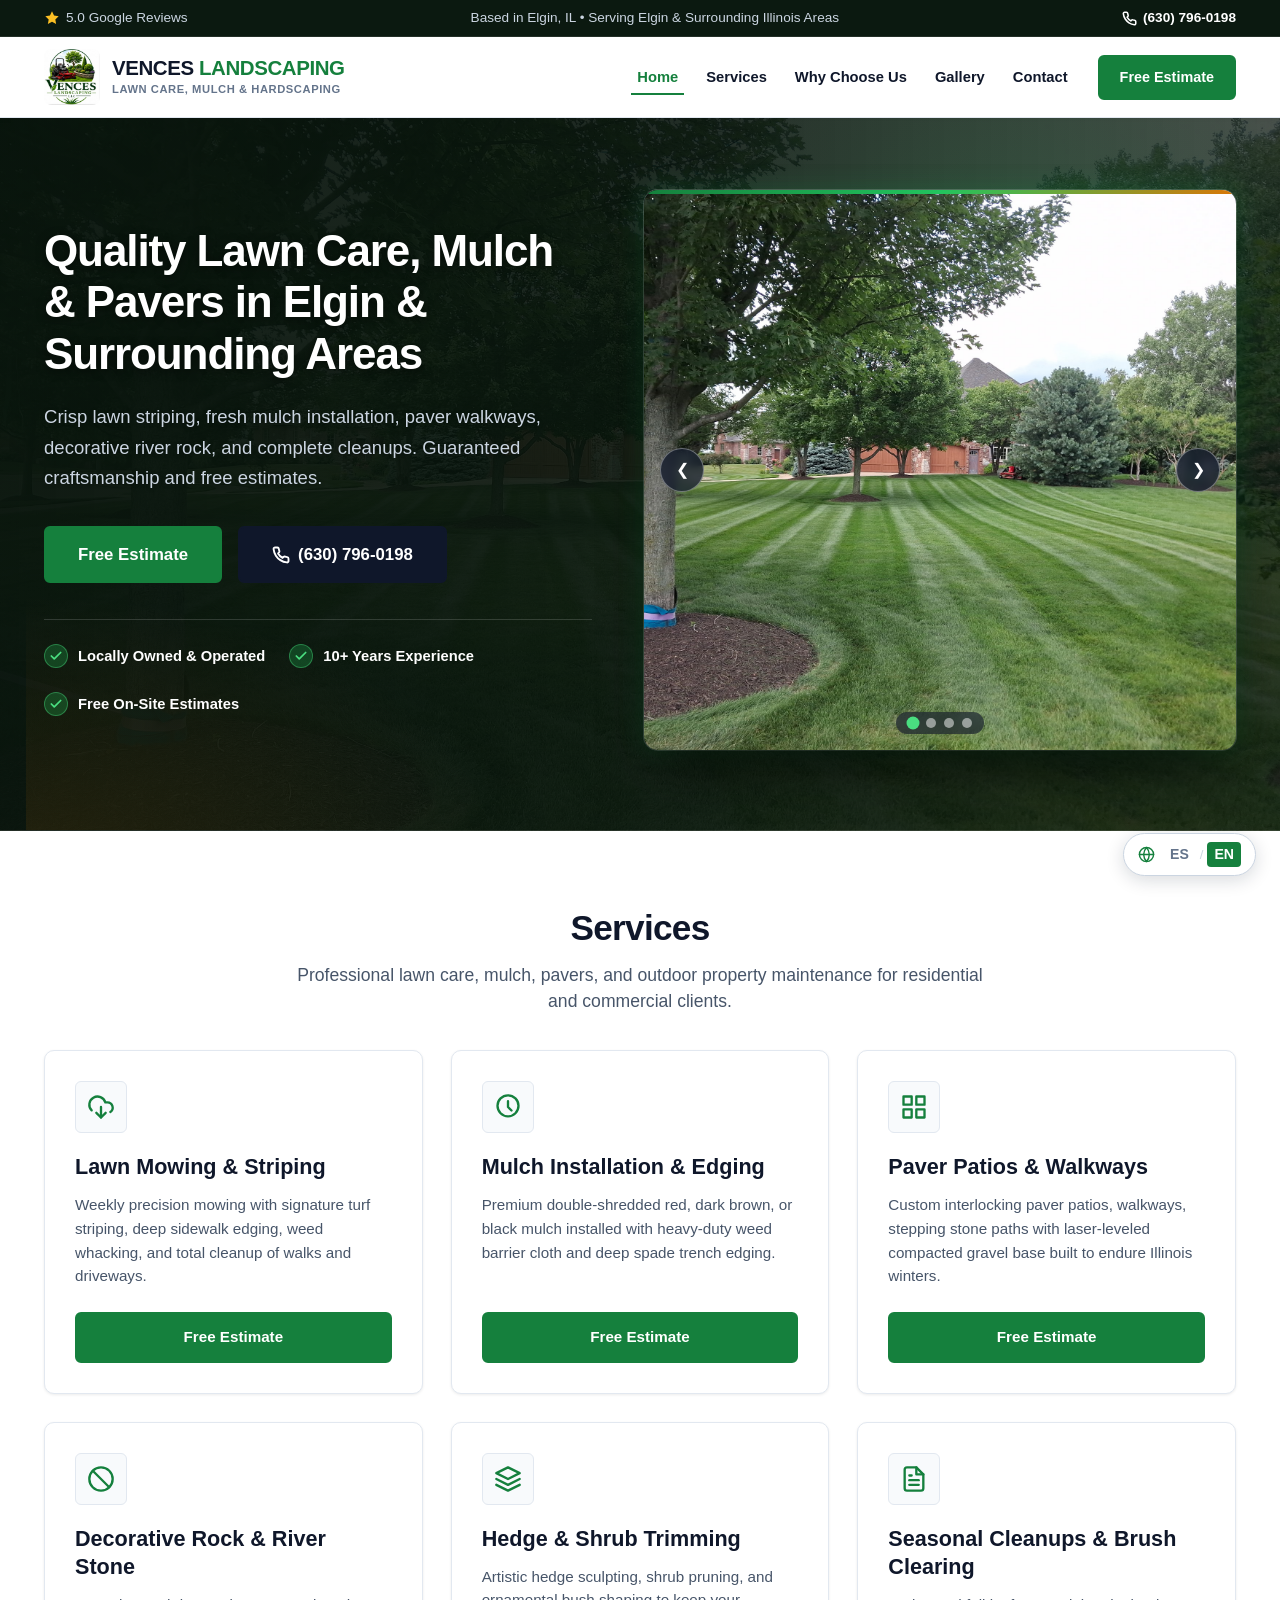
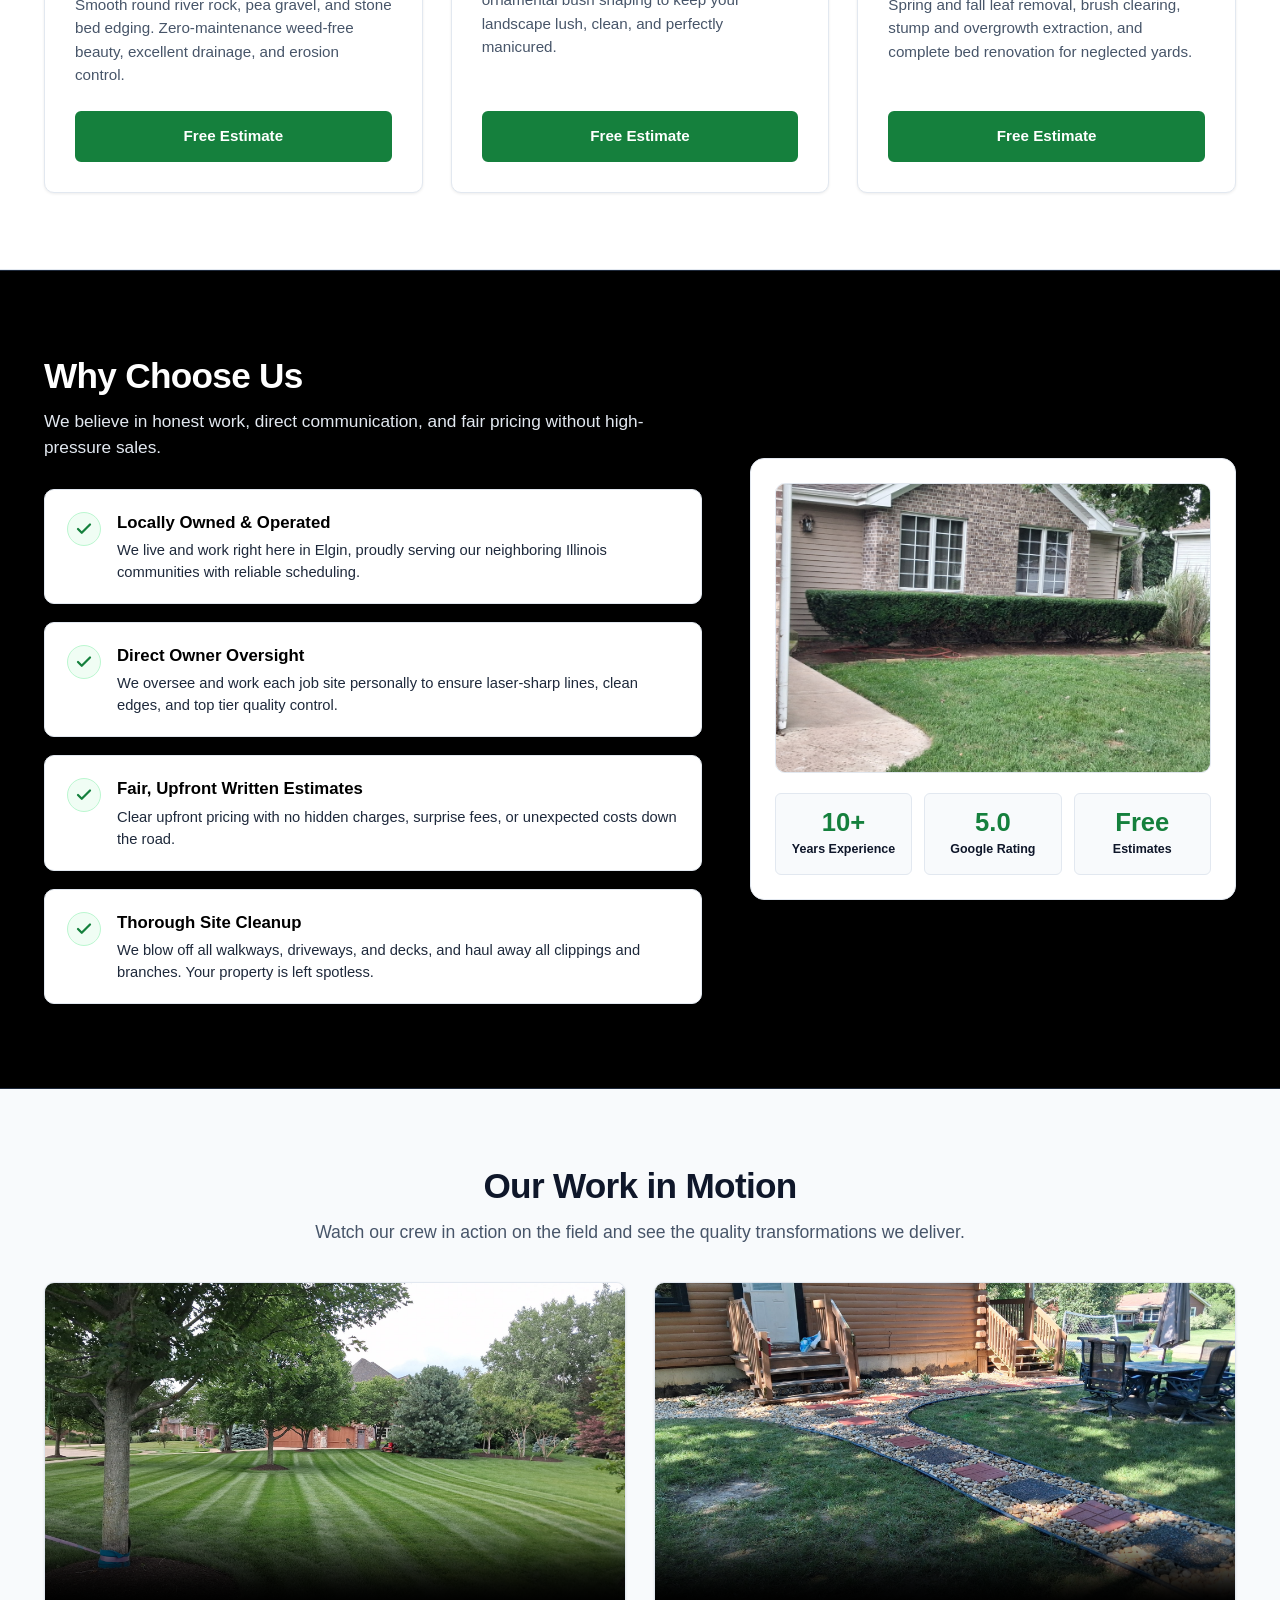
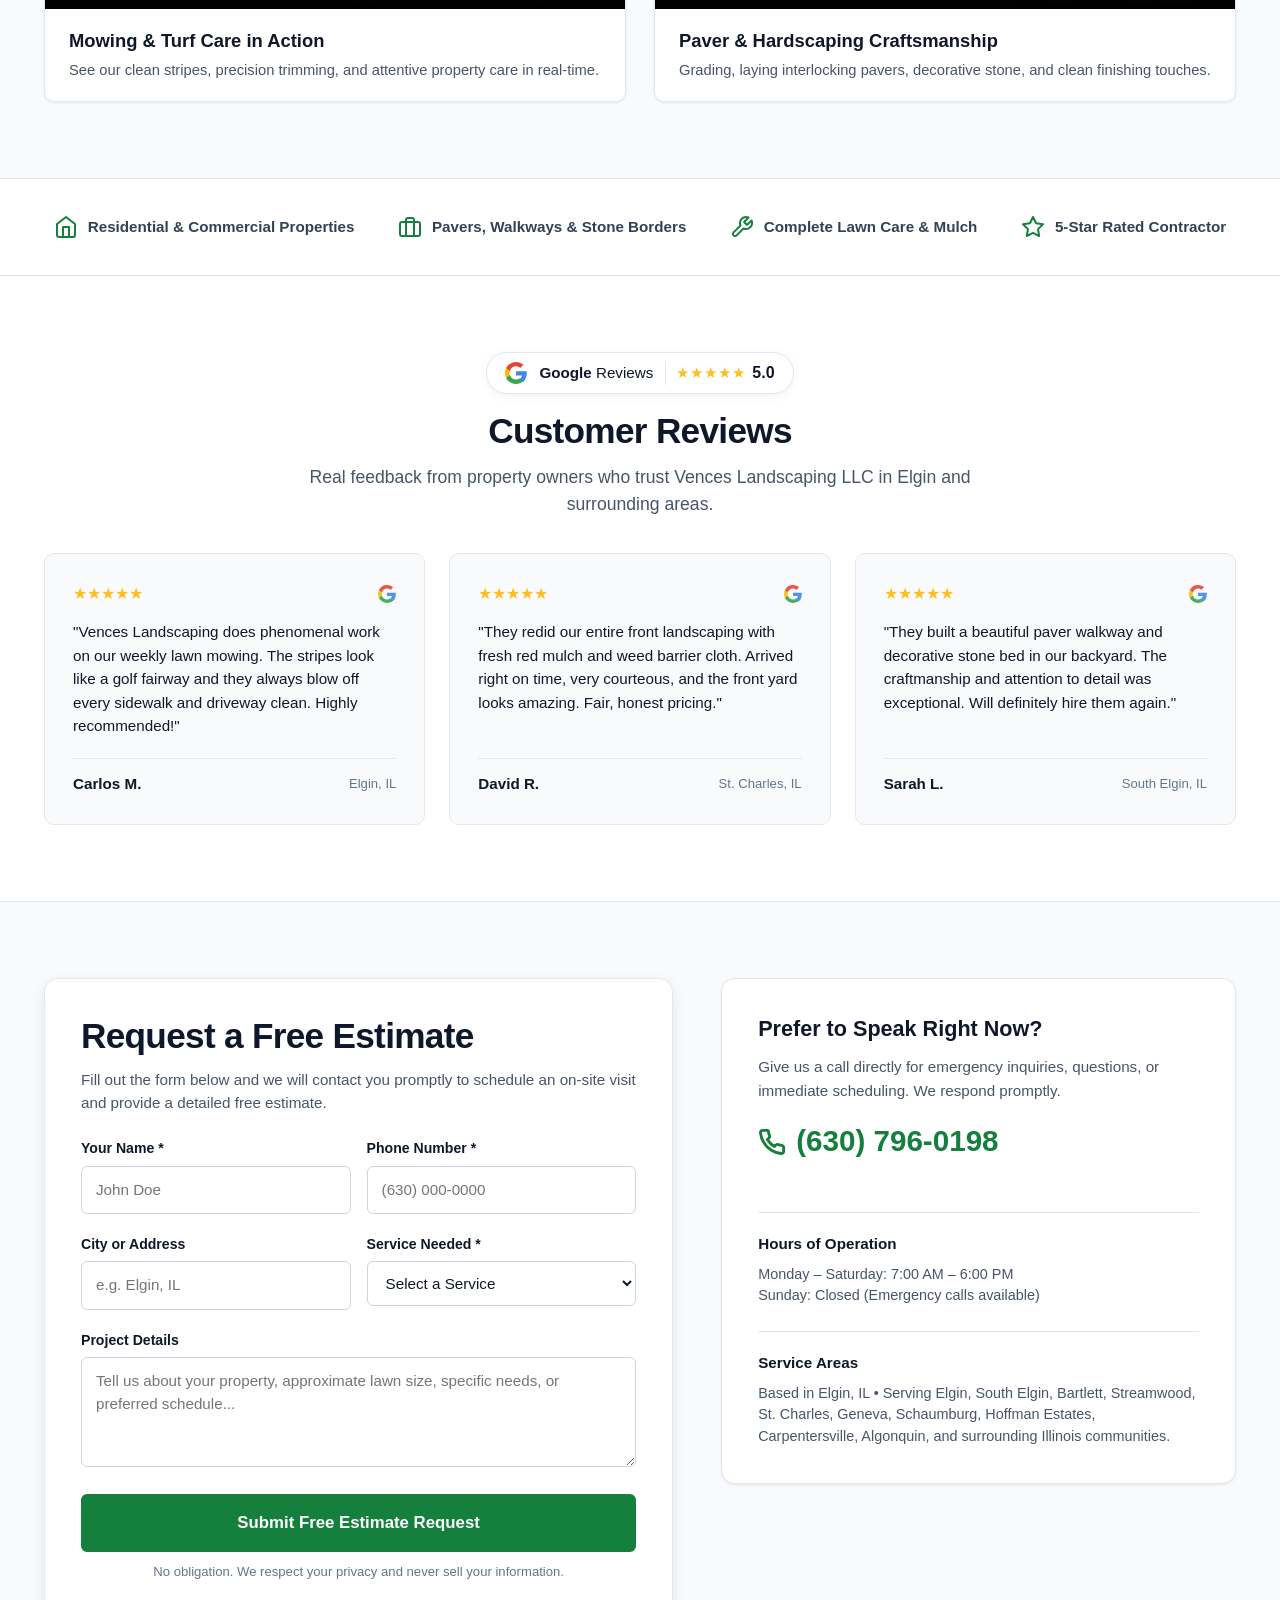
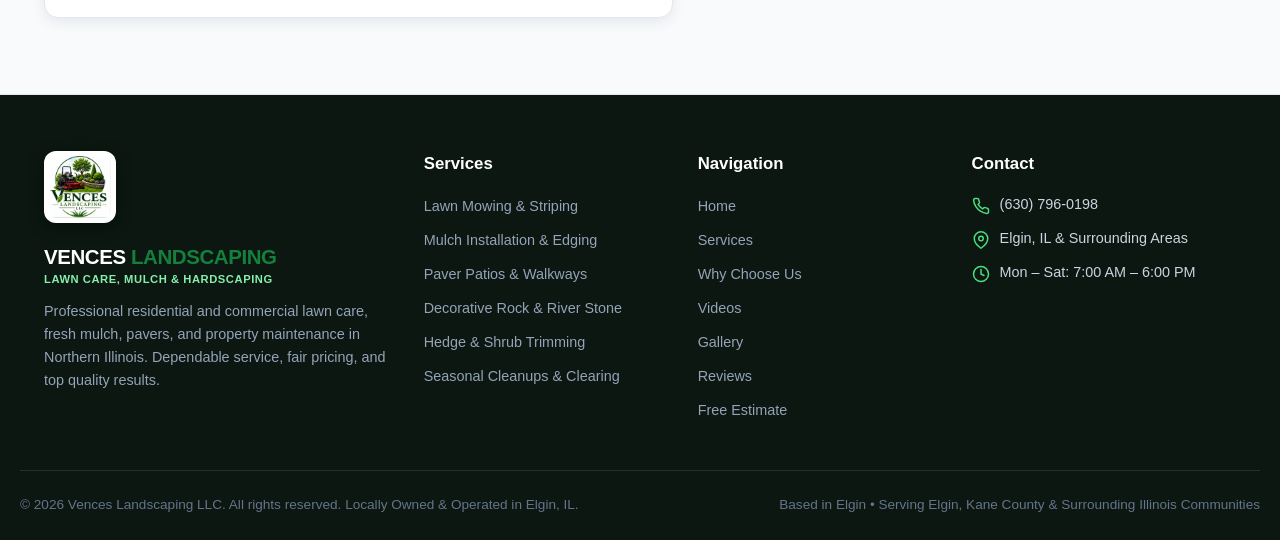
==== index.html @ e14e4775 "Initial commit: Vences Landscaping LLC website and media" ====
<!DOCTYPE html>
<html lang="en">
<head>
  <meta charset="UTF-8">
  <meta name="viewport" content="width=device-width, initial-scale=1.0">
  <title>Vences Landscaping LLC | Lawn Care, Mulch &amp; Pavers | Elgin, IL</title>
  <meta name="description" content="Professional landscaping, precision lawn mowing, fresh mulch installation, paver patios, and seasonal cleanups in Elgin, IL and surrounding Illinois communities. Call (630) 796-0198.">
  <meta name="robots" content="index, follow">
  <meta name="author" content="Vences Landscaping LLC">
  <meta name="theme-color" content="#15803d">
  <link rel="canonical" href="https://venceslandscaping.com/">
  
  <!-- Geo Tags -->
  <meta name="geo.region" content="US-IL">
  <meta name="geo.placename" content="Elgin">
  
  <!-- Favicon and App Icons -->
  <link rel="icon" type="image/png" sizes="64x64" href="favicon.png">
  <link rel="icon" type="image/x-icon" href="favicon.ico">
  <link rel="apple-touch-icon" sizes="180x180" href="apple-touch-icon.png">
  
  <!-- Social Share / Open Graph Previews -->
  <meta property="og:title" content="Vences Landscaping LLC | Lawn Care, Mulch &amp; Hardscaping">
  <meta property="og:description" content="Professional landscaping, precision lawn mowing, mulch installation, paver patios, and seasonal cleanups in Elgin, IL. Free estimates.">
  <meta property="og:image" content="photos/2641.JPEG">
  <meta property="og:url" content="https://venceslandscaping.com/">
  <meta property="og:type" content="website">
  <meta name="twitter:card" content="summary_large_image">
  <meta name="twitter:image" content="photos/2641.JPEG">

  <!-- Schema.org JSON-LD Local Business Structured Data for Google -->
  <script type="application/ld+json">
  {
    "@context": "https://schema.org",
    "@type": "LandscapeService",
    "name": "Vences Landscaping LLC",
    "image": "https://venceslandscaping.com/photos/2641.JPEG",
    "telephone": "(630) 796-0198",
    "url": "https://venceslandscaping.com/",
    "address": {
      "@type": "PostalAddress",
      "addressLocality": "Elgin",
      "addressRegion": "IL",
      "addressCountry": "US"
    },
    "geo": {
      "@type": "GeoCoordinates",
      "latitude": 42.0354,
      "longitude": -88.2826
    },
    "openingHoursSpecification": {
      "@type": "OpeningHoursSpecification",
      "dayOfWeek": ["Monday", "Tuesday", "Wednesday", "Thursday", "Friday", "Saturday"],
      "opens": "07:00",
      "closes": "18:00"
    },
    "priceRange": "$$",
    "aggregateRating": {
      "@type": "AggregateRating",
      "ratingValue": "5.0",
      "reviewCount": "38"
    }
  }
  </script>

  <link rel="stylesheet" href="styles.css?v=1.2">
</head>
<body>

  <!-- Top Utility Bar -->
  <aside class="top-bar" aria-label="Quick contact and service area">
    <div class="container top-bar-inner">
      <div class="top-bar-item top-bar-rating">
        <svg width="16" height="16" viewBox="0 0 24 24" fill="currentColor">
          <path d="M12 2l3.09 6.26L22 9.27l-5 4.87 1.18 6.88L12 17.77l-6.18 3.25L7 14.14 2 9.27l6.91-1.01L12 2z"/>
        </svg>
        <span data-i18n="top_rating">5.0 Google Reviews</span>
      </div>
      <div class="top-bar-item top-bar-location">
        <span data-i18n="top_location">Based in Elgin, IL &bull; Serving Elgin &amp; Surrounding Illinois Areas</span>
      </div>
      <div class="top-bar-right">
        <a href="tel:6307960198" class="top-phone-link">
          <svg width="15" height="15" viewBox="0 0 24 24" fill="none" stroke="currentColor" stroke-width="2.5" stroke-linecap="round" stroke-linejoin="round">
            <path d="M22 16.92v3a2 2 0 0 1-2.18 2 19.79 19.79 0 0 1-8.63-3.07 19.5 19.5 0 0 1-6-6 19.79 19.79 0 0 1-3.07-8.67A2 2 0 0 1 4.11 2h3a2 2 0 0 1 2 1.72 12.84 12.84 0 0 0 .7 2.81 2 2 0 0 1-.45 2.11L8.09 9.91a16 16 0 0 0 6 6l1.27-1.27a2 2 0 0 1 2.11-.45 12.84 12.84 0 0 0 2.81.7A2 2 0 0 1 22 16.92z"></path>
          </svg>
          (630) 796-0198
        </a>
      </div>
    </div>
  </aside>

  <!-- Site Header -->
  <header class="site-header">
    <div class="container nav-container">
      <a href="index.html" class="brand-logo" aria-label="Vences Landscaping LLC Homepage">
        <img src="photos/2641.JPEG" alt="Vences Landscaping LLC Logo" class="brand-logo-img" width="56" height="56">
        <div class="brand-text">
          <span class="brand-name">
            <span class="accent-dark">VENCES</span> <span class="accent-green">LANDSCAPING</span>
          </span>
          <span class="brand-tag" data-i18n="brand_tag">Lawn Care, Mulch &amp; Hardscaping</span>
        </div>
      </a>

      <!-- Desktop & Mobile Nav -->
      <nav class="main-nav" aria-label="Main Navigation">
        <ul class="nav-list">
          <li><a href="index.html" class="nav-link active" data-i18n="nav_home">Home</a></li>
          <li><a href="#services" class="nav-link" data-i18n="nav_services">Services</a></li>
          <li><a href="#why-us" class="nav-link" data-i18n="nav_why_us">Why Choose Us</a></li>
          <li><a href="gallery.html" class="nav-link" data-i18n="nav_gallery">Gallery</a></li>
          <li><a href="#estimate" class="nav-link" data-i18n="nav_contact">Contact</a></li>
        </ul>
        <div class="nav-cta-wrap">
          <a href="#estimate" class="btn btn-green btn-sm" data-i18n="btn_request_estimate">Free Estimate</a>
        </div>
      </nav>

      <!-- Mobile Menu Toggle Button -->
      <button class="mobile-toggle" aria-label="Toggle navigation menu" aria-expanded="false">
        <svg viewBox="0 0 24 24" fill="none" stroke="currentColor" stroke-width="2.5" stroke-linecap="round" stroke-linejoin="round">
          <line x1="3" y1="6" x2="21" y2="6"></line>
          <line x1="3" y1="12" x2="21" y2="12"></line>
          <line x1="3" y1="18" x2="21" y2="18"></line>
        </svg>
      </button>
    </div>
  </header>

  <main>
    <!-- Hero Section (Spacious Text + Big Fully Visible Photo Slider) -->
    <section class="hero-section" aria-label="Hero Introduction">
      <div class="container hero-grid">
        <div class="hero-content">
          <h1 data-i18n="hero_title">Quality Lawn Care, Mulch &amp; Pavers in Elgin &amp; Surrounding Areas</h1>
          <p class="hero-lead" data-i18n="hero_lead">
            Crisp lawn striping, fresh mulch installation, paver walkways, decorative river rock, and complete cleanups. Guaranteed craftsmanship and free estimates.
          </p>

          <div class="hero-actions">
            <a href="#estimate" class="btn btn-green btn-lg" data-i18n="btn_request_estimate">Free Estimate</a>
            <a href="tel:6307960198" class="btn btn-blue btn-lg">
              <svg width="18" height="18" viewBox="0 0 24 24" fill="none" stroke="currentColor" stroke-width="2.5" stroke-linecap="round" stroke-linejoin="round">
                <path d="M22 16.92v3a2 2 0 0 1-2.18 2 19.79 19.79 0 0 1-8.63-3.07 19.5 19.5 0 0 1-6-6 19.79 19.79 0 0 1-3.07-8.67A2 2 0 0 1 4.11 2h3a2 2 0 0 1 2 1.72 12.84 12.84 0 0 0 .7 2.81 2 2 0 0 1-.45 2.11L8.09 9.91a16 16 0 0 0 6 6l1.27-1.27a2 2 0 0 1 2.11-.45 12.84 12.84 0 0 0 2.81.7A2 2 0 0 1 22 16.92z"></path>
              </svg>
              (630) 796-0198
            </a>
          </div>

          <div class="hero-features">
            <div class="hero-feature-item">
              <div class="feature-check">
                <svg viewBox="0 0 24 24" fill="none" stroke="currentColor" stroke-width="3" stroke-linecap="round" stroke-linejoin="round">
                  <polyline points="20 6 9 17 4 12"></polyline>
                </svg>
              </div>
              <span class="feature-text" data-i18n="hero_feat_1">Locally Owned &amp; Operated</span>
            </div>
            <div class="hero-feature-item">
              <div class="feature-check">
                <svg viewBox="0 0 24 24" fill="none" stroke="currentColor" stroke-width="3" stroke-linecap="round" stroke-linejoin="round">
                  <polyline points="20 6 9 17 4 12"></polyline>
                </svg>
              </div>
              <span class="feature-text" data-i18n="hero_feat_2">10+ Years Experience</span>
            </div>
            <div class="hero-feature-item">
              <div class="feature-check">
                <svg viewBox="0 0 24 24" fill="none" stroke="currentColor" stroke-width="3" stroke-linecap="round" stroke-linejoin="round">
                  <polyline points="20 6 9 17 4 12"></polyline>
                </svg>
              </div>
              <span class="feature-text" data-i18n="hero_feat_3">Free On-Site Estimates</span>
            </div>
          </div>
        </div>

        <!-- Big Hero Photo Slider (Fully Visible Real Projects) -->
        <div class="hero-slider-wrap">
          <div class="hero-slider-track">
            <div class="hero-slide">
              <img src="photos/2670.jpg" alt="Pristine lawn mowing striping and manicured residential property" loading="eager">
            </div>
            <div class="hero-slide">
              <img src="photos/2297.jpg" alt="Lawn maintenance with crisp striping and concrete patio border" loading="lazy">
            </div>
            <div class="hero-slide">
              <img src="photos/2740.jpg" alt="Completed stone and paver walkway installation" loading="lazy">
            </div>
            <div class="hero-slide">
              <img src="photos/1140.jpg" alt="Fresh red mulch installation and clean edge border" loading="lazy">
            </div>
          </div>

          <!-- Slider Arrows -->
          <button class="slider-arrow prev" aria-label="Previous slide">&#10094;</button>
          <button class="slider-arrow next" aria-label="Next slide">&#10095;</button>

          <!-- Slider Dots -->
          <div class="slider-dots" role="tablist" aria-label="Slider Pagination">
            <button class="slider-dot active" aria-label="Slide 1"></button>
            <button class="slider-dot" aria-label="Slide 2"></button>
            <button class="slider-dot" aria-label="Slide 3"></button>
            <button class="slider-dot" aria-label="Slide 4"></button>
          </div>
        </div>
      </div>
    </section>

    <!-- Services Section -->
    <section id="services" class="services-section">
      <div class="container">
        <header class="section-head text-center">
          <h2 data-i18n="services_title">Services</h2>
          <p data-i18n="services_lead">Professional lawn care, mulch, pavers, and outdoor property maintenance for residential and commercial clients.</p>
        </header>

        <div class="services-grid">
          <!-- Service 1: Lawn Mowing -->
          <article class="service-card">
            <div class="service-icon-box">
              <svg viewBox="0 0 24 24" fill="none" stroke="currentColor" stroke-width="2" stroke-linecap="round" stroke-linejoin="round">
                <path d="M4 14.899A7 7 0 1 1 15.71 8h1.79a4.5 4.5 0 0 1 2.5 8.242"></path>
                <path d="M12 12v9"></path>
                <path d="M8 17l4 4 4-4"></path>
              </svg>
            </div>
            <h3 data-i18n="svc1_title">Lawn Mowing &amp; Striping</h3>
            <p data-i18n="svc1_desc">Weekly precision mowing with signature turf striping, deep sidewalk edging, weed whacking, and total cleanup of walks and driveways.</p>
            <div class="service-card-footer">
              <a href="#estimate" class="btn btn-green" data-i18n="btn_request_estimate">Free Estimate</a>
            </div>
          </article>

          <!-- Service 2: Mulch & Bed Edging -->
          <article class="service-card">
            <div class="service-icon-box">
              <svg viewBox="0 0 24 24" fill="none" stroke="currentColor" stroke-width="2" stroke-linecap="round" stroke-linejoin="round">
                <path d="M12 2a9 9 0 0 1 9 9c0 4.97-4.03 9-9 9s-9-4.03-9-9a9 9 0 0 1 9-9z"></path>
                <path d="M12 7v5l3 3"></path>
              </svg>
            </div>
            <h3 data-i18n="svc2_title">Mulch Installation &amp; Edging</h3>
            <p data-i18n="svc2_desc">Premium double-shredded red, dark brown, or black mulch installed with heavy-duty weed barrier cloth and deep spade trench edging.</p>
            <div class="service-card-footer">
              <a href="#estimate" class="btn btn-green" data-i18n="btn_request_estimate">Free Estimate</a>
            </div>
          </article>

          <!-- Service 3: Paver Patios & Walkways -->
          <article class="service-card">
            <div class="service-icon-box">
              <svg viewBox="0 0 24 24" fill="none" stroke="currentColor" stroke-width="2" stroke-linecap="round" stroke-linejoin="round">
                <rect x="3" y="3" width="7" height="7"></rect>
                <rect x="14" y="3" width="7" height="7"></rect>
                <rect x="14" y="14" width="7" height="7"></rect>
                <rect x="3" y="14" width="7" height="7"></rect>
              </svg>
            </div>
            <h3 data-i18n="svc3_title">Paver Patios &amp; Walkways</h3>
            <p data-i18n="svc3_desc">Custom interlocking paver patios, walkways, stepping stone paths with laser-leveled compacted gravel base built to endure Illinois winters.</p>
            <div class="service-card-footer">
              <a href="#estimate" class="btn btn-green" data-i18n="btn_request_estimate">Free Estimate</a>
            </div>
          </article>

          <!-- Service 4: Decorative Rock & River Stone -->
          <article class="service-card">
            <div class="service-icon-box">
              <svg viewBox="0 0 24 24" fill="none" stroke="currentColor" stroke-width="2" stroke-linecap="round" stroke-linejoin="round">
                <circle cx="12" cy="12" r="10"></circle>
                <line x1="4.93" y1="4.93" x2="19.07" y2="19.07"></line>
              </svg>
            </div>
            <h3 data-i18n="svc4_title">Decorative Rock &amp; River Stone</h3>
            <p data-i18n="svc4_desc">Smooth round river rock, pea gravel, and stone bed edging. Zero-maintenance weed-free beauty, excellent drainage, and erosion control.</p>
            <div class="service-card-footer">
              <a href="#estimate" class="btn btn-green" data-i18n="btn_request_estimate">Free Estimate</a>
            </div>
          </article>

          <!-- Service 5: Shrub & Hedge Trimming -->
          <article class="service-card">
            <div class="service-icon-box">
              <svg viewBox="0 0 24 24" fill="none" stroke="currentColor" stroke-width="2" stroke-linecap="round" stroke-linejoin="round">
                <path d="M12 2L2 7l10 5 10-5-10-5z"></path>
                <path d="M2 17l10 5 10-5"></path>
                <path d="M2 12l10 5 10-5"></path>
              </svg>
            </div>
            <h3 data-i18n="svc5_title">Hedge &amp; Shrub Trimming</h3>
            <p data-i18n="svc5_desc">Artistic hedge sculpting, shrub pruning, and ornamental bush shaping to keep your landscape lush, clean, and perfectly manicured.</p>
            <div class="service-card-footer">
              <a href="#estimate" class="btn btn-green" data-i18n="btn_request_estimate">Free Estimate</a>
            </div>
          </article>

          <!-- Service 6: Cleanups & Yard Clearing -->
          <article class="service-card">
            <div class="service-icon-box">
              <svg viewBox="0 0 24 24" fill="none" stroke="currentColor" stroke-width="2" stroke-linecap="round" stroke-linejoin="round">
                <path d="M14 2H6a2 2 0 0 0-2 2v16a2 2 0 0 0 2 2h12a2 2 0 0 0 2-2V8z"></path>
                <polyline points="14 2 14 8 20 8"></polyline>
                <line x1="16" y1="13" x2="8" y2="13"></line>
                <line x1="16" y1="17" x2="8" y2="17"></line>
                <polyline points="10 9 9 9 8 9"></polyline>
              </svg>
            </div>
            <h3 data-i18n="svc6_title">Seasonal Cleanups &amp; Brush Clearing</h3>
            <p data-i18n="svc6_desc">Spring and fall leaf removal, brush clearing, stump and overgrowth extraction, and complete bed renovation for neglected yards.</p>
            <div class="service-card-footer">
              <a href="#estimate" class="btn btn-green" data-i18n="btn_request_estimate">Free Estimate</a>
            </div>
          </article>
        </div>
      </div>
    </section>

    <!-- Why Choose Us Section -->
    <section id="why-us" class="why-section">
      <div class="container why-grid">
        <div class="why-content">
          <h2 data-i18n="why_title">Why Choose Us</h2>
          <p data-i18n="why_lead">We believe in honest work, direct communication, and fair pricing without high-pressure sales.</p>

          <div class="why-list">
            <div class="why-item">
              <div class="why-bullet-icon">
                <svg viewBox="0 0 24 24" fill="none" stroke="currentColor" stroke-width="3" stroke-linecap="round" stroke-linejoin="round">
                  <polyline points="20 6 9 17 4 12"></polyline>
                </svg>
              </div>
              <div class="why-item-content">
                <h4 data-i18n="why_item1_title">Locally Owned &amp; Operated</h4>
                <p data-i18n="why_item1_desc">We live and work right here in Elgin, proudly serving our neighboring Illinois communities with reliable scheduling.</p>
              </div>
            </div>

            <div class="why-item">
              <div class="why-bullet-icon">
                <svg viewBox="0 0 24 24" fill="none" stroke="currentColor" stroke-width="3" stroke-linecap="round" stroke-linejoin="round">
                  <polyline points="20 6 9 17 4 12"></polyline>
                </svg>
              </div>
              <div class="why-item-content">
                <h4 data-i18n="why_item2_title">Direct Owner Oversight</h4>
                <p data-i18n="why_item2_desc">We oversee and work each job site personally to ensure laser-sharp lines, clean edges, and top tier quality control.</p>
              </div>
            </div>

            <div class="why-item">
              <div class="why-bullet-icon">
                <svg viewBox="0 0 24 24" fill="none" stroke="currentColor" stroke-width="3" stroke-linecap="round" stroke-linejoin="round">
                  <polyline points="20 6 9 17 4 12"></polyline>
                </svg>
              </div>
              <div class="why-item-content">
                <h4 data-i18n="why_item3_title">Fair, Upfront Written Estimates</h4>
                <p data-i18n="why_item3_desc">Clear upfront pricing with no hidden charges, surprise fees, or unexpected costs down the road.</p>
              </div>
            </div>

            <div class="why-item">
              <div class="why-bullet-icon">
                <svg viewBox="0 0 24 24" fill="none" stroke="currentColor" stroke-width="3" stroke-linecap="round" stroke-linejoin="round">
                  <polyline points="20 6 9 17 4 12"></polyline>
                </svg>
              </div>
              <div class="why-item-content">
                <h4 data-i18n="why_item4_title">Thorough Site Cleanup</h4>
                <p data-i18n="why_item4_desc">We blow off all walkways, driveways, and decks, and haul away all clippings and branches. Your property is left spotless.</p>
              </div>
            </div>
          </div>
        </div>

        <div class="why-media-card">
          <div class="why-media-box">
            <img src="photos/3729.jpg" alt="Sculpted hedge and manicured lawn project" loading="lazy">
          </div>
          <div class="why-stat-row">
            <div class="why-stat">
              <span class="why-stat-num">10+</span>
              <span class="why-stat-label" data-i18n="stat_experience">Years Experience</span>
            </div>
            <div class="why-stat">
              <span class="why-stat-num">5.0</span>
              <span class="why-stat-label" data-i18n="stat_rating">Google Rating</span>
            </div>
            <div class="why-stat">
              <span class="why-stat-num" data-i18n="stat_free">Free</span>
              <span class="why-stat-label" data-i18n="stat_estimates">Estimates</span>
            </div>
          </div>
        </div>
      </div>
    </section>

    <!-- Video Showcase Section (Our Work in Motion) -->
    <section id="videos" class="video-section">
      <div class="container">
        <header class="section-head text-center">
          <h2 data-i18n="videos_title">Our Work in Motion</h2>
          <p data-i18n="videos_lead">Watch our crew in action on the field and see the quality transformations we deliver.</p>
        </header>

        <div class="video-grid">
          <article class="video-card">
            <div class="video-player-wrap">
              <video controls playsinline preload="metadata" poster="photos/2670.jpg">
                <source src="photos/3896.mp4" type="video/mp4">
                Your browser does not support HTML5 videos.
              </video>
            </div>
            <div class="video-card-info">
              <h3 data-i18n="vid1_title">Mowing &amp; Turf Care in Action</h3>
              <p data-i18n="vid1_desc">See our clean stripes, precision trimming, and attentive property care in real-time.</p>
            </div>
          </article>

          <article class="video-card">
            <div class="video-player-wrap">
              <video controls playsinline preload="metadata" poster="photos/2740.jpg">
                <source src="photos/20260925_135807.mp4" type="video/mp4">
                Your browser does not support HTML5 videos.
              </video>
            </div>
            <div class="video-card-info">
              <h3 data-i18n="vid2_title">Paver &amp; Hardscaping Craftsmanship</h3>
              <p data-i18n="vid2_desc">Grading, laying interlocking pavers, decorative stone, and clean finishing touches.</p>
            </div>
          </article>
        </div>
      </div>
    </section>

    <!-- Work Highlights & Factual Trust Strip -->
    <section class="trust-strip">
      <div class="container">
        <div class="trust-strip-inner">
          <div class="trust-badge">
            <svg viewBox="0 0 24 24" fill="none" stroke="currentColor" stroke-width="2" stroke-linecap="round" stroke-linejoin="round">
              <path d="M3 9l9-7 9 7v11a2 2 0 0 1-2 2H5a2 2 0 0 1-2-2z"></path>
              <polyline points="9 22 9 12 15 12 15 22"></polyline>
            </svg>
            <span data-i18n="trust_residential">Residential &amp; Commercial Properties</span>
          </div>
          <div class="trust-badge">
            <svg viewBox="0 0 24 24" fill="none" stroke="currentColor" stroke-width="2" stroke-linecap="round" stroke-linejoin="round">
              <rect x="2" y="7" width="20" height="14" rx="2" ry="2"></rect>
              <path d="M16 21V5a2 2 0 0 0-2-2h-4a2 2 0 0 0-2 2v16"></path>
            </svg>
            <span data-i18n="trust_pavers">Pavers, Walkways &amp; Stone Borders</span>
          </div>
          <div class="trust-badge">
            <svg viewBox="0 0 24 24" fill="none" stroke="currentColor" stroke-width="2" stroke-linecap="round" stroke-linejoin="round">
              <path d="M14.7 6.3a1 1 0 0 0 0 1.4l1.6 1.6a1 1 0 0 0 1.4 0l3.77-3.77a6 6 0 0 1-7.94 7.94l-6.91 6.91a2.12 2.12 0 0 1-3-3l6.91-6.91a6 6 0 0 1 7.94-7.94l-3.76 3.76z"></path>
            </svg>
            <span data-i18n="trust_lawn">Complete Lawn Care &amp; Mulch</span>
          </div>
          <div class="trust-badge">
            <svg viewBox="0 0 24 24" fill="none" stroke="currentColor" stroke-width="2" stroke-linecap="round" stroke-linejoin="round">
              <polygon points="12 2 15.09 8.26 22 9.27 17 14.14 18.18 21.02 12 17.77 5.82 21.02 7 14.14 2 9.27 8.91 8.26 12 2"></polygon>
            </svg>
            <span data-i18n="trust_rated">5-Star Rated Contractor</span>
          </div>
        </div>
      </div>
    </section>

    <!-- Customer Reviews Section -->
    <section id="reviews" class="reviews-section">
      <div class="container">
        <header class="section-head text-center">
          <div class="google-badge-header">
            <svg class="google-icon" viewBox="0 0 24 24" width="24" height="24">
              <path fill="#4285F4" d="M23.745 12.27c0-.7-.06-1.4-.19-2.07H12v4.51h6.6c-.29 1.52-1.14 2.82-2.4 3.68v3.05h3.88c2.27-2.09 3.665-5.17 3.665-9.17Z"/>
              <path fill="#34A853" d="M12 24c3.24 0 5.95-1.08 7.93-2.91l-3.88-3.05c-1.08.72-2.45 1.16-4.05 1.16-3.12 0-5.77-2.1-6.72-4.93H1.25v3.15C3.26 21.36 7.33 24 12 24Z"/>
              <path fill="#FBBC05" d="M5.28 14.27c-.25-.72-.38-1.49-.38-2.27s.13-1.55.38-2.27V6.58H1.25C.45 8.18 0 10.03 0 12s.45 3.82 1.25 5.42l4.03-3.15Z"/>
              <path fill="#EA4335" d="M12 4.75c1.77 0 3.35.61 4.6 1.8l3.42-3.42C17.95 1.19 15.24 0 12 0 7.33 0 3.26 2.64 1.25 6.58l4.03 3.15c.95-2.83 3.6-4.98 6.72-4.98Z"/>
            </svg>
            <span class="google-badge-text"><strong>Google</strong> Reviews</span>
            <div class="google-badge-rating">
              <span class="google-stars">&#9733;&#9733;&#9733;&#9733;&#9733;</span>
              <strong>5.0</strong>
            </div>
          </div>
          <h2 data-i18n="reviews_title">Customer Reviews</h2>
          <p data-i18n="reviews_lead">Real feedback from property owners who trust Vences Landscaping LLC in Elgin and surrounding areas.</p>
        </header>

        <div class="reviews-grid">
          <article class="review-card">
            <div class="review-card-top">
              <div class="review-stars" aria-label="5 out of 5 stars">
                ★★★★★
              </div>
              <svg class="google-card-icon" viewBox="0 0 24 24" width="20" height="20">
                <path fill="#4285F4" d="M23.745 12.27c0-.7-.06-1.4-.19-2.07H12v4.51h6.6c-.29 1.52-1.14 2.82-2.4 3.68v3.05h3.88c2.27-2.09 3.665-5.17 3.665-9.17Z"/>
                <path fill="#34A853" d="M12 24c3.24 0 5.95-1.08 7.93-2.91l-3.88-3.05c-1.08.72-2.45 1.16-4.05 1.16-3.12 0-5.77-2.1-6.72-4.93H1.25v3.15C3.26 21.36 7.33 24 12 24Z"/>
                <path fill="#FBBC05" d="M5.28 14.27c-.25-.72-.38-1.49-.38-2.27s.13-1.55.38-2.27V6.58H1.25C.45 8.18 0 10.03 0 12s.45 3.82 1.25 5.42l4.03-3.15Z"/>
                <path fill="#EA4335" d="M12 4.75c1.77 0 3.35.61 4.6 1.8l3.42-3.42C17.95 1.19 15.24 0 12 0 7.33 0 3.26 2.64 1.25 6.58l4.03 3.15c.95-2.83 3.6-4.98 6.72-4.98Z"/>
              </svg>
            </div>
            <p data-i18n="rev1_text">
              "Vences Landscaping does phenomenal work on our weekly lawn mowing. The stripes look like a golf fairway and they always blow off every sidewalk and driveway clean. Highly recommended!"
            </p>
            <div class="reviewer-meta">
              <span class="reviewer-name">Carlos M.</span>
              <span class="reviewer-location">Elgin, IL</span>
            </div>
          </article>

          <article class="review-card">
            <div class="review-card-top">
              <div class="review-stars" aria-label="5 out of 5 stars">
                ★★★★★
              </div>
              <svg class="google-card-icon" viewBox="0 0 24 24" width="20" height="20">
                <path fill="#4285F4" d="M23.745 12.27c0-.7-.06-1.4-.19-2.07H12v4.51h6.6c-.29 1.52-1.14 2.82-2.4 3.68v3.05h3.88c2.27-2.09 3.665-5.17 3.665-9.17Z"/>
                <path fill="#34A853" d="M12 24c3.24 0 5.95-1.08 7.93-2.91l-3.88-3.05c-1.08.72-2.45 1.16-4.05 1.16-3.12 0-5.77-2.1-6.72-4.93H1.25v3.15C3.26 21.36 7.33 24 12 24Z"/>
                <path fill="#FBBC05" d="M5.28 14.27c-.25-.72-.38-1.49-.38-2.27s.13-1.55.38-2.27V6.58H1.25C.45 8.18 0 10.03 0 12s.45 3.82 1.25 5.42l4.03-3.15Z"/>
                <path fill="#EA4335" d="M12 4.75c1.77 0 3.35.61 4.6 1.8l3.42-3.42C17.95 1.19 15.24 0 12 0 7.33 0 3.26 2.64 1.25 6.58l4.03 3.15c.95-2.83 3.6-4.98 6.72-4.98Z"/>
              </svg>
            </div>
            <p data-i18n="rev2_text">
              "They redid our entire front landscaping with fresh red mulch and weed barrier cloth. Arrived right on time, very courteous, and the front yard looks amazing. Fair, honest pricing."
            </p>
            <div class="reviewer-meta">
              <span class="reviewer-name">David R.</span>
              <span class="reviewer-location">St. Charles, IL</span>
            </div>
          </article>

          <article class="review-card">
            <div class="review-card-top">
              <div class="review-stars" aria-label="5 out of 5 stars">
                ★★★★★
              </div>
              <svg class="google-card-icon" viewBox="0 0 24 24" width="20" height="20">
                <path fill="#4285F4" d="M23.745 12.27c0-.7-.06-1.4-.19-2.07H12v4.51h6.6c-.29 1.52-1.14 2.82-2.4 3.68v3.05h3.88c2.27-2.09 3.665-5.17 3.665-9.17Z"/>
                <path fill="#34A853" d="M12 24c3.24 0 5.95-1.08 7.93-2.91l-3.88-3.05c-1.08.72-2.45 1.16-4.05 1.16-3.12 0-5.77-2.1-6.72-4.93H1.25v3.15C3.26 21.36 7.33 24 12 24Z"/>
                <path fill="#FBBC05" d="M5.28 14.27c-.25-.72-.38-1.49-.38-2.27s.13-1.55.38-2.27V6.58H1.25C.45 8.18 0 10.03 0 12s.45 3.82 1.25 5.42l4.03-3.15Z"/>
                <path fill="#EA4335" d="M12 4.75c1.77 0 3.35.61 4.6 1.8l3.42-3.42C17.95 1.19 15.24 0 12 0 7.33 0 3.26 2.64 1.25 6.58l4.03 3.15c.95-2.83 3.6-4.98 6.72-4.98Z"/>
              </svg>
            </div>
            <p data-i18n="rev3_text">
              "They built a beautiful paver walkway and decorative stone bed in our backyard. The craftmanship and attention to detail was exceptional. Will definitely hire them again."
            </p>
            <div class="reviewer-meta">
              <span class="reviewer-name">Sarah L.</span>
              <span class="reviewer-location">South Elgin, IL</span>
            </div>
          </article>
        </div>
      </div>
    </section>

    <!-- Free Estimate Form Section -->
    <section id="estimate" class="estimate-section">
      <div class="container estimate-grid">
        <div class="estimate-card">
          <h2 data-i18n="est_title">Request a Free Estimate</h2>
          <p style="color: #475569; margin-bottom: 24px; font-size: 0.95rem;" data-i18n="est_lead">
            Fill out the form below and we will contact you promptly to schedule an on-site visit and provide a detailed free estimate.
          </p>

          <form id="estimateForm" action="https://api.web3forms.com/submit" method="POST">
            <!-- Web3Forms Access Key: Replace with your key once available -->
            <input type="hidden" name="access_key" value="YOUR_ACCESS_KEY_HERE">
            <input type="hidden" name="subject" value="New Estimate Request - Vences Landscaping LLC">
            <input type="hidden" name="from_name" value="Vences Landscaping Website">
            <!-- Spam Protection Honeypot -->
            <input type="checkbox" name="botcheck" class="hidden" style="display: none;">

            <div class="form-row">
              <div class="form-group">
                <label for="fullName" data-i18n="lbl_name">Your Name *</label>
                <input type="text" id="fullName" name="name" required placeholder="John Doe" data-i18n-ph="ph_name">
              </div>
              <div class="form-group">
                <label for="phoneNumber" data-i18n="lbl_phone">Phone Number *</label>
                <input type="tel" id="phoneNumber" name="phone" required placeholder="(630) 000-0000" data-i18n-ph="ph_phone">
              </div>
            </div>

            <div class="form-row">
              <div class="form-group">
                <label for="cityAddress" data-i18n="lbl_city">City or Address</label>
                <input type="text" id="cityAddress" name="city_address" placeholder="e.g. Elgin, IL" data-i18n-ph="ph_city">
              </div>
              <div class="form-group">
                <label for="serviceType" data-i18n="lbl_service">Service Needed *</label>
                <select id="serviceType" name="service_needed" required>
                  <option value="" disabled selected data-i18n-opt="opt_service_placeholder">Select a Service</option>
                  <option value="Lawn Mowing" data-i18n-opt="opt_lawn_mowing">Lawn Mowing &amp; Striping</option>
                  <option value="Mulch Installation" data-i18n-opt="opt_mulch">Mulch Installation &amp; Edging</option>
                  <option value="Paver Patios & Walkways" data-i18n-opt="opt_pavers">Paver Patios &amp; Walkways</option>
                  <option value="Decorative Rock" data-i18n-opt="opt_rock">Decorative Rock &amp; River Stone</option>
                  <option value="Hedge & Shrub Trimming" data-i18n-opt="opt_trimming">Hedge &amp; Shrub Trimming</option>
                  <option value="Yard Cleanups" data-i18n-opt="opt_cleanups">Seasonal Cleanups &amp; Clearing</option>
                  <option value="Multiple Services" data-i18n-opt="opt_multiple">Multiple Services / Inspection</option>
                </select>
              </div>
            </div>

            <div class="form-group">
              <label for="projectDetails" data-i18n="lbl_details">Project Details</label>
              <textarea id="projectDetails" name="message" placeholder="Tell us about your property, approximate lawn size, specific needs, or preferred schedule..." data-i18n-ph="ph_details"></textarea>
            </div>

            <button type="submit" class="btn btn-green btn-lg form-submit-btn">
              <span data-i18n="btn_submit_request">Submit Free Estimate Request</span>
            </button>
            <p class="form-note" data-i18n="form_note">No obligation. We respect your privacy and never sell your information.</p>
          </form>
        </div>

        <div class="estimate-call-box">
          <h3 data-i18n="callbox_title">Prefer to Speak Right Now?</h3>
          <p style="color: #475569; font-size: 0.95rem; line-height: 1.6;" data-i18n="callbox_lead">
            Give us a call directly for emergency inquiries, questions, or immediate scheduling. We respond promptly.
          </p>

          <a href="tel:6307960198" class="call-big-number">
            <svg width="28" height="28" viewBox="0 0 24 24" fill="none" stroke="currentColor" stroke-width="2.5" stroke-linecap="round" stroke-linejoin="round">
              <path d="M22 16.92v3a2 2 0 0 1-2.18 2 19.79 19.79 0 0 1-8.63-3.07 19.5 19.5 0 0 1-6-6 19.79 19.79 0 0 1-3.07-8.67A2 2 0 0 1 4.11 2h3a2 2 0 0 1 2 1.72 12.84 12.84 0 0 0 .7 2.81 2 2 0 0 1-.45 2.11L8.09 9.91a16 16 0 0 0 6 6l1.27-1.27a2 2 0 0 1 2.11-.45 12.84 12.84 0 0 0 2.81.7A2 2 0 0 1 22 16.92z"></path>
            </svg>
            (630) 796-0198
          </a>

          <div class="service-hours-box">
            <h4 data-i18n="callbox_hours_title">Hours of Operation</h4>
            <p data-i18n="callbox_hours_week">Monday &ndash; Saturday: 7:00 AM &ndash; 6:00 PM</p>
            <p data-i18n="callbox_hours_sun">Sunday: Closed (Emergency calls available)</p>
          </div>

          <div class="service-hours-box">
            <h4 data-i18n="callbox_areas_title">Service Areas</h4>
            <p data-i18n="callbox_areas_desc">Based in Elgin, IL &bull; Serving Elgin, South Elgin, Bartlett, Streamwood, St. Charles, Geneva, Schaumburg, Hoffman Estates, Carpentersville, Algonquin, and surrounding Illinois communities.</p>
          </div>
        </div>
      </div>
    </section>
  </main>

  <!-- Site Footer -->
  <footer class="site-footer">
    <div class="container footer-grid">
      <div class="footer-col footer-brand">
        <img src="photos/2641.JPEG" alt="Vences Landscaping LLC Logo" class="footer-brand-logo" width="72" height="72">
        <div class="brand-text">
          <span class="brand-name" style="color: #ffffff;">
            <span class="accent-dark" style="color: #ffffff;">VENCES</span> <span class="accent-green">LANDSCAPING</span>
          </span>
          <span class="brand-tag" style="color: #86efac;" data-i18n="brand_tag">Lawn Care, Mulch &amp; Hardscaping</span>
        </div>
        <p data-i18n="footer_desc" style="margin-top: 12px;">
          Professional residential and commercial lawn care, fresh mulch, pavers, and property maintenance in Northern Illinois. Dependable service, fair pricing, and top quality results.
        </p>
      </div>

      <div class="footer-col">
        <h4 data-i18n="footer_services_title">Services</h4>
        <ul class="footer-links">
          <li><a href="#services" data-i18n="opt_lawn_mowing">Lawn Mowing &amp; Striping</a></li>
          <li><a href="#services" data-i18n="opt_mulch">Mulch Installation &amp; Edging</a></li>
          <li><a href="#services" data-i18n="opt_pavers">Paver Patios &amp; Walkways</a></li>
          <li><a href="#services" data-i18n="opt_rock">Decorative Rock &amp; River Stone</a></li>
          <li><a href="#services" data-i18n="opt_trimming">Hedge &amp; Shrub Trimming</a></li>
          <li><a href="#services" data-i18n="opt_cleanups">Seasonal Cleanups &amp; Clearing</a></li>
        </ul>
      </div>

      <div class="footer-col">
        <h4 data-i18n="footer_nav_title">Navigation</h4>
        <ul class="footer-links">
          <li><a href="index.html" data-i18n="nav_home">Home</a></li>
          <li><a href="#services" data-i18n="nav_services">Services</a></li>
          <li><a href="#why-us" data-i18n="nav_why_us">Why Choose Us</a></li>
          <li><a href="#videos" data-i18n="nav_videos">Videos</a></li>
          <li><a href="gallery.html" data-i18n="nav_gallery">Gallery</a></li>
          <li><a href="#reviews" data-i18n="nav_reviews">Reviews</a></li>
          <li><a href="#estimate" data-i18n="btn_request_estimate">Free Estimate</a></li>
        </ul>
      </div>

      <div class="footer-col">
        <h4 data-i18n="footer_contact_title">Contact</h4>
        <div class="footer-contact-item">
          <svg viewBox="0 0 24 24" fill="none" stroke="currentColor" stroke-width="2" stroke-linecap="round" stroke-linejoin="round">
            <path d="M22 16.92v3a2 2 0 0 1-2.18 2 19.79 19.79 0 0 1-8.63-3.07 19.5 19.5 0 0 1-6-6 19.79 19.79 0 0 1-3.07-8.67A2 2 0 0 1 4.11 2h3a2 2 0 0 1 2 1.72 12.84 12.84 0 0 0 .7 2.81 2 2 0 0 1-.45 2.11L8.09 9.91a16 16 0 0 0 6 6l1.27-1.27a2 2 0 0 1 2.11-.45 12.84 12.84 0 0 0 2.81.7A2 2 0 0 1 22 16.92z"></path>
          </svg>
          <a href="tel:6307960198">(630) 796-0198</a>
        </div>
        <div class="footer-contact-item">
          <svg viewBox="0 0 24 24" fill="none" stroke="currentColor" stroke-width="2" stroke-linecap="round" stroke-linejoin="round">
            <path d="M21 10c0 7-9 13-9 13s-9-6-9-13a9 9 0 0 1 18 0z"></path>
            <circle cx="12" cy="10" r="3"></circle>
          </svg>
          <span data-i18n="footer_area">Elgin, IL &amp; Surrounding Areas</span>
        </div>
        <div class="footer-contact-item">
          <svg viewBox="0 0 24 24" fill="none" stroke="currentColor" stroke-width="2" stroke-linecap="round" stroke-linejoin="round">
            <circle cx="12" cy="12" r="10"></circle>
            <polyline points="12 6 12 12 16 14"></polyline>
          </svg>
          <span data-i18n="footer_hours">Mon &ndash; Sat: 7:00 AM &ndash; 6:00 PM</span>
        </div>
      </div>
    </div>

    <div class="container footer-bottom">
      <p data-i18n="footer_copyright">&copy; 2026 Vences Landscaping LLC. All rights reserved. Locally Owned &amp; Operated in Elgin, IL.</p>
      <p data-i18n="footer_serving">Based in Elgin &bull; Serving Elgin, Kane County &amp; Surrounding Illinois Communities</p>
    </div>
  </footer>

  <!-- Sticky Bottom Mobile Action Bar -->
  <div class="mobile-sticky-bar" aria-label="Quick mobile contact bar">
    <div class="mobile-sticky-inner">
      <a href="tel:6307960198" class="btn btn-blue btn-sm">
        <svg width="15" height="15" viewBox="0 0 24 24" fill="none" stroke="currentColor" stroke-width="2.5" stroke-linecap="round" stroke-linejoin="round">
          <path d="M22 16.92v3a2 2 0 0 1-2.18 2 19.79 19.79 0 0 1-8.63-3.07 19.5 19.5 0 0 1-6-6 19.79 19.79 0 0 1-3.07-8.67A2 2 0 0 1 4.11 2h3a2 2 0 0 1 2 1.72 12.84 12.84 0 0 0 .7 2.81 2 2 0 0 1-.45 2.11L8.09 9.91a16 16 0 0 0 6 6l1.27-1.27a2 2 0 0 1 2.11-.45 12.84 12.84 0 0 0 2.81.7A2 2 0 0 1 22 16.92z"></path>
        </svg>
        <span data-i18n="sticky_call">Call Us</span>
      </a>
      <a href="#estimate" class="btn btn-green btn-sm" data-i18n="sticky_estimate">Free Estimate</a>
    </div>
  </div>

  <!-- Floating Language Toggle Button (English Default) -->
  <button id="langToggle" class="floating-lang-btn" aria-label="Switch to Spanish / Cambiar idioma a Español" title="English / Español">
    <svg class="lang-globe-icon" viewBox="0 0 24 24" fill="none" stroke="currentColor" stroke-width="2" stroke-linecap="round" stroke-linejoin="round">
      <circle cx="12" cy="12" r="10"></circle>
      <line x1="2" y1="12" x2="22" y2="12"></line>
      <path d="M12 2a15.3 15.3 0 0 1 4 10 15.3 15.3 0 0 1-4 10 15.3 15.3 0 0 1-4-10 15.3 15.3 0 0 1 4-10z"></path>
    </svg>
    <span class="lang-pill">
      <span class="lang-opt es">ES</span>
      <span class="lang-divider">/</span>
      <span class="lang-opt en active">EN</span>
    </span>
  </button>

  <script src="main.js?v=1.2"></script>
</body>
</html>
---- styles.css ----
/* ==========================================================================
   VENCES LANDSCAPING LLC - OFFICIAL WEBSITE STYLESHEET
   Clean Modern Theme | Ultra High-Performance Stylesheet
   Color Accents: Rich Emerald Green (Primary/CTAs), Warm Earth/Amber, Slate Dark
   ========================================================================== */

:root {
  /* Core Colors */
  --bg-page: #ffffff;
  --bg-subtle: #f8fafc;
  --bg-card: #ffffff;
  --border-light: #e2e8f0;
  --border-strong: #cbd5e1;
  
  /* Text */
  --text-main: #0f172a;
  --text-muted: #475569;
  --text-light: #64748b;
  --text-white: #ffffff;
  
  /* Brand Accents for Landscaping */
  --green-primary: #15803d;
  --green-hover: #166534;
  --green-light: #f0fdf4;
  --green-border: #bbf7d0;
  --green-accent: #22c55e;
  
  --amber-primary: #d97706;
  --amber-hover: #b45309;
  --amber-light: #fffbeb;
  
  --dark-primary: #0f172a;
  --dark-hover: #1e293b;
  --dark-light: #f1f5f9;
  
  /* Layout & Spacing */
  --container-max: 1240px;
  --radius-sm: 6px;
  --radius-md: 10px;
  --radius-lg: 14px;
  --shadow-sm: 0 1px 3px rgba(0, 0, 0, 0.08);
  --shadow-md: 0 4px 14px rgba(15, 23, 42, 0.08);
  --shadow-lg: 0 12px 28px rgba(15, 23, 42, 0.12);
  --transition: all 0.25s ease-in-out;
}

/* Reset & Base */
*, *::before, *::after {
  box-sizing: border-box;
  margin: 0;
  padding: 0;
}

html {
  font-family: -apple-system, BlinkMacSystemFont, "Segoe UI", Roboto, "Helvetica Neue", Arial, sans-serif;
  color: var(--text-main);
  background-color: var(--bg-page);
  scroll-behavior: smooth;
  line-height: 1.5;
  -webkit-text-size-adjust: 100%;
  overflow-x: hidden;
  max-width: 100%;
}

body {
  min-height: 100vh;
  display: flex;
  flex-direction: column;
  overflow-x: hidden;
  max-width: 100%;
  position: relative;
}

img, svg, video {
  display: block;
  max-width: 100%;
}

a {
  color: inherit;
  text-decoration: none;
}

button, input, textarea, select {
  font: inherit;
}

.container {
  width: 100%;
  max-width: var(--container-max);
  margin-left: auto;
  margin-right: auto;
  padding-left: 24px;
  padding-right: 24px;
}

.container-fluid {
  width: 100%;
  padding-left: 16px;
  padding-right: 16px;
  margin-left: auto;
  margin-right: auto;
}

/* ==========================================================================
   TYPOGRAPHY
   ========================================================================== */
h1 {
  font-size: 2.85rem;
  font-weight: 800;
  line-height: 1.15;
  letter-spacing: -0.025em;
}

h2 {
  font-size: 2.2rem;
  font-weight: 800;
  line-height: 1.2;
  color: var(--text-main);
  letter-spacing: -0.02em;
  margin-bottom: 12px;
}

h3 {
  font-size: 1.35rem;
  font-weight: 700;
  line-height: 1.3;
  color: var(--text-main);
}

.section-head {
  margin-bottom: 36px;
}

.section-head.text-center {
  text-align: center;
}

.section-head p {
  font-size: 1.1rem;
  color: var(--text-muted);
  max-width: 700px;
}

.section-head.text-center p {
  margin-left: auto;
  margin-right: auto;
}

/* ==========================================================================
   BUTTONS (EMERALD GREEN FOR ESTIMATES, DARK/BLUE FOR CALL)
   ========================================================================== */
.btn {
  display: inline-flex;
  align-items: center;
  justify-content: center;
  gap: 8px;
  font-weight: 700;
  font-size: 0.95rem;
  padding: 12px 24px;
  border-radius: var(--radius-sm);
  border: 2px solid transparent;
  cursor: pointer;
  transition: var(--transition);
  text-align: center;
  white-space: nowrap;
}

/* Green Primary Estimate Button */
.btn-green,
.btn-red {
  background-color: var(--green-primary);
  color: var(--text-white);
  border-color: var(--green-primary);
}
.btn-green:hover,
.btn-red:hover {
  background-color: var(--green-hover);
  border-color: var(--green-hover);
  transform: translateY(-2px);
  box-shadow: 0 4px 14px rgba(21, 128, 61, 0.35);
}

/* Dark Call Button */
.btn-blue,
.btn-dark {
  background-color: var(--dark-primary);
  color: var(--text-white);
  border-color: var(--dark-primary);
}
.btn-blue:hover,
.btn-dark:hover {
  background-color: var(--dark-hover);
  border-color: var(--dark-hover);
  transform: translateY(-2px);
  box-shadow: 0 4px 14px rgba(15, 23, 42, 0.35);
}

.btn-outline {
  background-color: transparent;
  color: var(--text-main);
  border-color: var(--border-strong);
}
.btn-outline:hover {
  background-color: var(--bg-subtle);
  border-color: var(--text-main);
}

.btn-sm {
  padding: 8px 18px;
  font-size: 0.88rem;
}

.btn-lg {
  padding: 14px 32px;
  font-size: 1.05rem;
}

/* ==========================================================================
   TOP BAR (RATINGS, SERVICE AREA, PHONE)
   ========================================================================== */
.top-bar {
  background-color: #0b1910;
  color: #f1f5f9;
  font-size: 0.85rem;
  padding: 8px 0;
  border-bottom: 1px solid rgba(255, 255, 255, 0.1);
}

.top-bar-inner {
  display: flex;
  align-items: center;
  justify-content: space-between;
  gap: 16px;
  flex-wrap: wrap;
}

.top-bar-item {
  display: flex;
  align-items: center;
  gap: 8px;
}

.top-bar-rating {
  display: flex;
  align-items: center;
  gap: 6px;
  color: #fbbf24;
  font-weight: 700;
}

.top-bar-rating span {
  color: #cbd5e1;
  font-weight: 500;
}

.top-bar-location {
  color: #cbd5e1;
}

.top-bar-right {
  display: flex;
  align-items: center;
  gap: 16px;
}

.top-phone-link {
  color: #ffffff;
  font-weight: 700;
  display: flex;
  align-items: center;
  gap: 6px;
  transition: color 0.2s ease;
}
.top-phone-link:hover {
  color: #86efac;
}

/* ==========================================================================
   SITE HEADER & NAVIGATION
   ========================================================================== */
.site-header {
  background-color: #ffffff;
  border-bottom: 1px solid var(--border-light);
  position: sticky;
  top: 0;
  z-index: 100;
  box-shadow: 0 1px 6px rgba(0, 0, 0, 0.05);
  transition: var(--transition);
}

.nav-container {
  display: flex;
  align-items: center;
  justify-content: space-between;
  height: 80px;
  gap: 20px;
}

/* Brand Logo */
.brand-logo {
  display: flex;
  align-items: center;
  gap: 12px;
  text-decoration: none;
  flex-shrink: 0;
  transition: opacity 0.2s ease;
}

.brand-logo:hover {
  opacity: 0.92;
}

.brand-logo-img {
  height: 56px;
  width: auto;
  aspect-ratio: 1 / 1;
  object-fit: contain;
  border-radius: 8px;
}

.brand-text {
  display: flex;
  flex-direction: column;
}

.brand-name {
  font-size: 1.28rem;
  font-weight: 900;
  letter-spacing: -0.02em;
  line-height: 1.1;
  color: #0f172a;
  white-space: nowrap;
}

.brand-name .accent-green { color: var(--green-primary); }
.brand-name .accent-dark { color: #0f172a; }
.brand-name .accent-amber { color: var(--amber-primary); }

.brand-tag {
  font-size: 0.70rem;
  font-weight: 700;
  color: var(--text-light);
  letter-spacing: 0.05em;
  text-transform: uppercase;
  margin-top: 2px;
  white-space: nowrap;
}

/* Nav Links & Spacing */
.main-nav {
  display: flex;
  align-items: center;
  gap: 20px;
}

.nav-list {
  display: flex;
  align-items: center;
  gap: 16px;
  list-style: none;
}

.nav-link {
  font-size: 0.92rem;
  font-weight: 600;
  color: var(--text-main);
  padding: 8px 6px;
  border-bottom: 2px solid transparent;
  transition: var(--transition);
  white-space: nowrap;
}

.nav-link:hover,
.nav-link.active {
  color: var(--green-primary);
  border-bottom-color: var(--green-primary);
}

.nav-cta-wrap {
  display: flex;
  align-items: center;
  margin-left: 4px;
  flex-shrink: 0;
}

.nav-cta-wrap .btn {
  padding: 10px 20px;
  font-size: 0.90rem;
  font-weight: 700;
  border-radius: var(--radius-sm);
  white-space: nowrap;
}

/* Mobile Toggle */
.mobile-toggle {
  display: none;
  background: none;
  border: none;
  cursor: pointer;
  padding: 8px;
  color: var(--text-main);
  border-radius: var(--radius-sm);
  transition: background-color 0.2s ease;
}
.mobile-toggle:hover {
  background-color: var(--bg-subtle);
}
.mobile-toggle svg {
  width: 28px;
  height: 28px;
}

/* Desktop Compact Breakpoint (Between 993px and 1200px) */
@media (max-width: 1200px) and (min-width: 993px) {
  .nav-container {
    height: 74px;
    gap: 14px;
  }
  .brand-logo {
    gap: 10px;
  }
  .brand-logo-img {
    height: 46px;
  }
  .brand-name {
    font-size: 1.15rem;
  }
  .brand-tag {
    font-size: 0.65rem;
  }
  .main-nav {
    gap: 14px;
  }
  .nav-list {
    gap: 11px;
  }
  .nav-link {
    font-size: 0.86rem;
    padding: 6px 3px;
  }
  .nav-cta-wrap .btn {
    padding: 8px 15px;
    font-size: 0.84rem;
  }
}

/* ==========================================================================
   HERO SECTION (DARK LUSH CANVAS + FULLY VISIBLE PHOTO SLIDER)
   ========================================================================== */
.hero-section {
  position: relative;
  padding: 72px 0 80px;
  background-color: #08140c;
  background-image: 
    linear-gradient(90deg, rgba(8, 20, 12, 0.97) 0%, rgba(8, 20, 12, 0.90) 50%, rgba(8, 20, 12, 0.74) 100%),
    url('photos/2670.jpg');
  background-size: cover;
  background-position: center;
  color: #ffffff;
  border-bottom: 1px solid rgba(255, 255, 255, 0.1);
  overflow: hidden;
}

/* Luminous emerald glow accents */
.hero-section::before {
  content: "";
  position: absolute;
  top: -120px;
  right: -80px;
  width: 700px;
  height: 700px;
  border-radius: 50%;
  background: radial-gradient(circle, rgba(22, 163, 74, 0.24) 0%, rgba(21, 128, 61, 0.08) 50%, transparent 70%);
  pointer-events: none;
  z-index: 0;
}

.hero-section::after {
  content: "";
  position: absolute;
  bottom: -40px;
  left: 2%;
  width: 520px;
  height: 300px;
  background: radial-gradient(ellipse at bottom left, rgba(217, 119, 6, 0.12) 0%, transparent 65%);
  pointer-events: none;
  z-index: 0;
}

.hero-grid {
  position: relative;
  z-index: 1;
  display: grid;
  grid-template-columns: 1fr 1.08fr;
  gap: 52px;
  align-items: center;
}

.hero-content h1 {
  font-size: 2.75rem;
  line-height: 1.18;
  margin-bottom: 22px;
  color: #ffffff;
  text-shadow: 0 2px 10px rgba(0, 0, 0, 0.5);
}

.hero-lead {
  font-size: 1.16rem;
  line-height: 1.65;
  color: #cbd5e1;
  margin-bottom: 32px;
  text-shadow: 0 1px 4px rgba(0, 0, 0, 0.3);
}

.hero-actions {
  display: flex;
  align-items: center;
  gap: 16px;
  flex-wrap: wrap;
  margin-bottom: 36px;
}

.hero-features {
  display: flex;
  align-items: center;
  gap: 24px;
  flex-wrap: wrap;
  padding-top: 24px;
  border-top: 1px solid rgba(255, 255, 255, 0.15);
}

.hero-feature-item {
  display: flex;
  align-items: center;
  gap: 10px;
}

.feature-check {
  width: 24px;
  height: 24px;
  border-radius: 50%;
  background-color: rgba(34, 197, 94, 0.25);
  color: #4ade80;
  border: 1px solid rgba(74, 222, 128, 0.4);
  display: flex;
  align-items: center;
  justify-content: center;
  flex-shrink: 0;
}
.feature-check svg {
  width: 14px;
  height: 14px;
}

.feature-text {
  font-size: 0.92rem;
  font-weight: 700;
  color: #ffffff;
}

/* Big Hero Slider Frame */
.hero-slider-wrap {
  position: relative;
  width: 100%;
  height: 560px;
  border-radius: var(--radius-lg);
  overflow: hidden;
  background-color: #0f172a;
  box-shadow: 
    0 24px 50px -10px rgba(0, 0, 0, 0.7),
    0 0 0 1px rgba(255, 255, 255, 0.18),
    0 0 26px rgba(34, 197, 94, 0.22);
}

/* Gradient stripe at top edge of slider frame */
.hero-slider-wrap::before {
  content: "";
  position: absolute;
  top: 0;
  left: 0;
  right: 0;
  height: 4px;
  background: linear-gradient(90deg, #15803d 0%, #22c55e 50%, #d97706 100%);
  z-index: 12;
}

.hero-slider-track {
  display: flex;
  width: 100%;
  height: 100%;
  transition: transform 0.65s cubic-bezier(0.25, 1, 0.5, 1);
}

.hero-slide {
  flex: 0 0 100%;
  width: 100%;
  height: 100%;
  position: relative;
  background-color: #08120b;
}

.hero-slide img {
  width: 100%;
  height: 100%;
  object-fit: cover;
  object-position: center;
}

/* Slider Controls */
.slider-arrow {
  position: absolute;
  top: 50%;
  transform: translateY(-50%);
  width: 44px;
  height: 44px;
  border-radius: 50%;
  background-color: rgba(15, 23, 42, 0.75);
  border: 1px solid rgba(255, 255, 255, 0.35);
  color: #ffffff;
  display: flex;
  align-items: center;
  justify-content: center;
  cursor: pointer;
  z-index: 10;
  transition: var(--transition);
  backdrop-filter: blur(4px);
}
.slider-arrow:hover {
  background-color: var(--green-primary);
  border-color: var(--green-primary);
}
.slider-arrow.prev { left: 16px; }
.slider-arrow.next { right: 16px; }

.slider-dots {
  position: absolute;
  bottom: 16px;
  left: 50%;
  transform: translateX(-50%);
  display: flex;
  gap: 8px;
  z-index: 10;
  background-color: rgba(15, 23, 42, 0.6);
  padding: 6px 12px;
  border-radius: 20px;
  backdrop-filter: blur(4px);
}

.slider-dot {
  width: 10px;
  height: 10px;
  border-radius: 50%;
  background-color: rgba(255, 255, 255, 0.5);
  border: none;
  cursor: pointer;
  transition: var(--transition);
}

.slider-dot.active {
  background-color: #4ade80;
  transform: scale(1.3);
}

/* ==========================================================================
   SERVICES SECTION (6 CARDS GRID)
   ========================================================================== */
.services-section {
  padding: 76px 0;
  background-color: #ffffff;
  border-bottom: 1px solid var(--border-light);
}

.services-grid {
  display: grid;
  grid-template-columns: repeat(3, 1fr);
  gap: 28px;
}

.service-card {
  background-color: #ffffff;
  border: 1px solid var(--border-light);
  border-radius: var(--radius-md);
  padding: 30px;
  display: flex;
  flex-direction: column;
  box-shadow: var(--shadow-sm);
  transition: var(--transition);
}

.service-card:hover {
  border-color: var(--border-strong);
  box-shadow: var(--shadow-md);
  transform: translateY(-3px);
}

.service-icon-box {
  width: 52px;
  height: 52px;
  border-radius: var(--radius-sm);
  background-color: var(--bg-subtle);
  border: 1px solid var(--border-light);
  display: flex;
  align-items: center;
  justify-content: center;
  margin-bottom: 20px;
  color: var(--green-primary);
  transition: var(--transition);
}

.service-card:hover .service-icon-box {
  background-color: var(--green-light);
  color: var(--green-primary);
  border-color: var(--green-border);
}

.service-icon-box svg {
  width: 28px;
  height: 28px;
}

.service-card h3 {
  margin-bottom: 12px;
}

.service-card p {
  color: var(--text-muted);
  font-size: 0.95rem;
  line-height: 1.55;
  margin-bottom: 24px;
  flex-grow: 1;
}

.service-card-footer {
  margin-top: auto;
}

.service-card-footer .btn {
  width: 100%;
}

/* ==========================================================================
   WHY CHOOSE US SECTION (BLACK BACKGROUND WITH WHITE SQUARES)
   ========================================================================== */
.why-section {
  padding: 84px 0;
  background-color: #000000;
  color: #ffffff;
  border-top: 1px solid #1e293b;
  border-bottom: 1px solid #1e293b;
}

.why-section h2 {
  color: #ffffff;
}

.why-section .why-content > p {
  color: #e2e8f0;
  font-size: 1.08rem;
}

.why-grid {
  display: grid;
  grid-template-columns: 1.15fr 0.85fr;
  gap: 48px;
  align-items: center;
}

.why-list {
  display: flex;
  flex-direction: column;
  gap: 18px;
  margin-top: 28px;
}

/* White Squares with Black Text */
.why-item {
  display: flex;
  align-items: flex-start;
  gap: 16px;
  background-color: #ffffff;
  padding: 20px 22px;
  border-radius: var(--radius-md);
  border: 1px solid #e2e8f0;
  box-shadow: 0 4px 16px rgba(0, 0, 0, 0.4);
  transition: var(--transition);
}

.why-item:hover {
  transform: translateX(4px);
  box-shadow: 0 6px 20px rgba(0, 0, 0, 0.6);
}

.why-bullet-icon {
  width: 34px;
  height: 34px;
  border-radius: 50%;
  background-color: #f0fdf4;
  color: var(--green-primary);
  border: 1px solid #bbf7d0;
  display: flex;
  align-items: center;
  justify-content: center;
  flex-shrink: 0;
  margin-top: 2px;
}
.why-bullet-icon svg {
  width: 18px;
  height: 18px;
}

.why-item-content h4 {
  font-size: 1.05rem;
  font-weight: 800;
  color: #000000;
  margin-bottom: 4px;
}

.why-item-content p {
  font-size: 0.92rem;
  color: #1e293b;
  line-height: 1.5;
}

/* Right Media Card */
.why-media-card {
  background-color: #ffffff;
  border: 1px solid #e2e8f0;
  border-radius: var(--radius-lg);
  padding: 24px;
  box-shadow: 0 16px 36px rgba(0, 0, 0, 0.6);
}

.why-media-box {
  width: 100%;
  height: 290px;
  border-radius: var(--radius-md);
  overflow: hidden;
  background-color: #0f172a;
  margin-bottom: 20px;
  border: 1px solid #e2e8f0;
}
.why-media-box img {
  width: 100%;
  height: 100%;
  object-fit: cover;
}

.why-stat-row {
  display: grid;
  grid-template-columns: repeat(3, 1fr);
  gap: 12px;
  text-align: center;
}

.why-stat {
  padding: 14px 10px;
  background-color: #f8fafc;
  border-radius: var(--radius-sm);
  border: 1px solid #e2e8f0;
}

.why-stat-num {
  font-size: 1.6rem;
  font-weight: 900;
  color: var(--green-primary);
  line-height: 1.1;
  display: block;
}

.why-stat-label {
  font-size: 0.78rem;
  font-weight: 700;
  color: #0f172a;
}

/* ==========================================================================
   VIDEO SHOWCASE SECTION (REAL ON-SITE WORK VIDEOS)
   ========================================================================== */
.video-section {
  padding: 76px 0;
  background-color: #f8fafc;
  border-bottom: 1px solid var(--border-light);
}

.video-grid {
  display: grid;
  grid-template-columns: repeat(2, 1fr);
  gap: 28px;
}

.video-card {
  background-color: #ffffff;
  border: 1px solid var(--border-light);
  border-radius: var(--radius-md);
  overflow: hidden;
  box-shadow: var(--shadow-sm);
  transition: var(--transition);
  display: flex;
  flex-direction: column;
}

.video-card:hover {
  transform: translateY(-3px);
  box-shadow: var(--shadow-md);
  border-color: var(--border-strong);
}

.video-player-wrap {
  width: 100%;
  background-color: #000000;
  aspect-ratio: 16 / 9;
  position: relative;
  overflow: hidden;
}

.video-player-wrap video {
  width: 100%;
  height: 100%;
  object-fit: cover;
}

.video-card-info {
  padding: 20px 24px;
}

.video-card-info h3 {
  font-size: 1.15rem;
  margin-bottom: 6px;
  color: var(--text-main);
}

.video-card-info p {
  font-size: 0.92rem;
  color: var(--text-muted);
  line-height: 1.5;
}

/* ==========================================================================
   TRUST STRIP
   ========================================================================== */
.trust-strip {
  padding: 36px 0;
  background-color: #ffffff;
  border-bottom: 1px solid var(--border-light);
}

.trust-strip-inner {
  display: flex;
  align-items: center;
  justify-content: space-around;
  flex-wrap: wrap;
  gap: 24px;
}

.trust-badge {
  display: flex;
  align-items: center;
  gap: 10px;
  color: #334155;
  font-weight: 700;
  font-size: 0.95rem;
}

.trust-badge svg {
  width: 24px;
  height: 24px;
  color: var(--green-primary);
}

/* ==========================================================================
   CUSTOMER REVIEWS SECTION (GOOGLE BADGE)
   ========================================================================== */
.reviews-section {
  padding: 76px 0;
  background-color: #ffffff;
  border-bottom: 1px solid var(--border-light);
}

.google-badge-header {
  display: inline-flex;
  align-items: center;
  gap: 12px;
  background-color: #ffffff;
  padding: 8px 18px;
  border-radius: 30px;
  border: 1px solid var(--border-light);
  box-shadow: 0 2px 10px rgba(0, 0, 0, 0.06);
  margin-bottom: 16px;
}

.google-icon {
  width: 22px;
  height: 22px;
  flex-shrink: 0;
}

.google-badge-text {
  font-size: 0.95rem;
  color: var(--text-main);
}
.google-badge-text strong {
  font-weight: 800;
}

.google-badge-rating {
  display: flex;
  align-items: center;
  gap: 6px;
  padding-left: 10px;
  border-left: 1px solid var(--border-light);
}

.google-stars {
  color: #fbbf24;
  letter-spacing: 1px;
  font-size: 0.95rem;
}

.reviews-grid {
  display: grid;
  grid-template-columns: repeat(3, 1fr);
  gap: 24px;
}

.review-card {
  background-color: var(--bg-subtle);
  border: 1px solid var(--border-light);
  border-radius: var(--radius-md);
  padding: 28px;
  display: flex;
  flex-direction: column;
  transition: var(--transition);
}

.review-card:hover {
  transform: translateY(-2px);
  box-shadow: var(--shadow-sm);
  border-color: var(--border-strong);
}

.review-card-top {
  display: flex;
  align-items: center;
  justify-content: space-between;
  margin-bottom: 14px;
}

.google-card-icon {
  width: 18px;
  height: 18px;
  opacity: 0.9;
  flex-shrink: 0;
}

.review-stars {
  color: #fbbf24;
  display: flex;
  gap: 3px;
  font-size: 1rem;
}

.review-card p {
  color: var(--text-main);
  font-size: 0.95rem;
  line-height: 1.55;
  margin-bottom: 20px;
  flex-grow: 1;
}

.reviewer-meta {
  display: flex;
  justify-content: space-between;
  align-items: center;
  border-top: 1px solid var(--border-light);
  padding-top: 14px;
}

.reviewer-name {
  font-weight: 700;
  font-size: 0.95rem;
  color: var(--text-main);
}

.reviewer-location {
  font-size: 0.82rem;
  color: var(--text-light);
}

/* ==========================================================================
   ESTIMATE QUOTE FORM SECTION
   ========================================================================== */
.estimate-section {
  padding: 76px 0;
  background-color: var(--bg-subtle);
  border-bottom: 1px solid var(--border-light);
}

.estimate-grid {
  display: grid;
  grid-template-columns: 1.1fr 0.9fr;
  gap: 48px;
  align-items: start;
}

.estimate-card {
  background-color: #ffffff;
  border: 1px solid var(--border-light);
  border-radius: var(--radius-lg);
  padding: 36px;
  box-shadow: var(--shadow-md);
}

.form-group {
  margin-bottom: 20px;
}

.form-row {
  display: grid;
  grid-template-columns: 1fr 1fr;
  gap: 16px;
}

label {
  display: block;
  font-size: 0.88rem;
  font-weight: 700;
  color: var(--text-main);
  margin-bottom: 6px;
}

input[type="text"],
input[type="tel"],
input[type="email"],
select,
textarea {
  width: 100%;
  padding: 12px 14px;
  font-size: 0.95rem;
  border: 1px solid var(--border-strong);
  border-radius: var(--radius-sm);
  background-color: #ffffff;
  color: var(--text-main);
  transition: var(--transition);
}

input:focus,
select:focus,
textarea:focus {
  outline: none;
  border-color: var(--green-primary);
  box-shadow: 0 0 0 3px rgba(21, 128, 61, 0.15);
}

textarea {
  min-height: 110px;
  resize: vertical;
}

.form-submit-btn {
  width: 100%;
}

.form-note {
  font-size: 0.82rem;
  color: var(--text-light);
  margin-top: 10px;
  text-align: center;
}

.estimate-call-box {
  background-color: #ffffff;
  border: 1px solid var(--border-light);
  border-radius: var(--radius-lg);
  padding: 36px;
  box-shadow: var(--shadow-sm);
}

.estimate-call-box h3 {
  margin-bottom: 12px;
}

.call-big-number {
  display: inline-flex;
  align-items: center;
  gap: 10px;
  font-size: 1.85rem;
  font-weight: 900;
  color: var(--green-primary);
  margin: 16px 0 24px;
  transition: color 0.2s ease;
}

.call-big-number:hover {
  color: var(--green-hover);
  text-decoration: underline;
}

.service-hours-box {
  margin-top: 24px;
  padding-top: 20px;
  border-top: 1px solid var(--border-light);
}

.service-hours-box h4 {
  font-size: 0.95rem;
  font-weight: 700;
  margin-bottom: 8px;
}

.service-hours-box p {
  font-size: 0.9rem;
  color: var(--text-muted);
}

/* ==========================================================================
   GALLERY PAGE & FULL-BLEED STREAM
   ========================================================================== */
.gallery-page-wrap {
  padding: 36px 0 68px;
  background-color: #ffffff;
}

.gallery-page-header {
  padding: 0 24px 28px;
  text-align: center;
}

.gallery-page-header h1 {
  font-size: 2.5rem;
  font-weight: 800;
  margin-bottom: 8px;
}

.gallery-page-header p {
  font-size: 1.05rem;
  color: var(--text-muted);
  max-width: 640px;
  margin: 0 auto 20px;
}

/* Filter Bar */
.gallery-filter-bar {
  display: flex;
  justify-content: center;
  align-items: center;
  gap: 10px;
  flex-wrap: wrap;
  margin-bottom: 30px;
  padding: 0 16px;
}

.filter-btn {
  background-color: #f1f5f9;
  border: 1px solid #cbd5e1;
  color: #334155;
  font-weight: 700;
  font-size: 0.88rem;
  padding: 8px 18px;
  border-radius: 20px;
  cursor: pointer;
  transition: var(--transition);
}

.filter-btn:hover {
  background-color: #e2e8f0;
}

.filter-btn.active {
  background-color: var(--green-primary);
  color: #ffffff;
  border-color: var(--green-primary);
}

.gallery-stream {
  display: grid;
  grid-template-columns: repeat(4, 1fr);
  gap: 14px;
  width: 100%;
  padding: 0 16px;
}

@media (min-width: 1600px) {
  .gallery-stream {
    grid-template-columns: repeat(5, 1fr);
    gap: 16px;
  }
}

.gallery-photo-item {
  position: relative;
  width: 100%;
  aspect-ratio: 4 / 3;
  overflow: hidden;
  border-radius: var(--radius-sm);
  background-color: #f1f5f9;
  cursor: pointer;
  box-shadow: 0 1px 4px rgba(0, 0, 0, 0.08);
}

.gallery-photo-item img {
  width: 100%;
  height: 100%;
  object-fit: cover;
  transition: transform 0.35s ease;
}

.gallery-photo-item:hover img {
  transform: scale(1.05);
}

.gallery-video-item {
  position: relative;
  width: 100%;
  aspect-ratio: 4 / 3;
  overflow: hidden;
  border-radius: var(--radius-sm);
  background-color: #000000;
  box-shadow: 0 1px 4px rgba(0, 0, 0, 0.08);
}

.gallery-video-item video {
  width: 100%;
  height: 100%;
  object-fit: cover;
}

/* Lightbox Modal */
.lightbox-modal {
  display: none;
  position: fixed;
  top: 0;
  left: 0;
  width: 100vw;
  height: 100vh;
  background-color: rgba(8, 18, 12, 0.94);
  z-index: 1000;
  align-items: center;
  justify-content: center;
  padding: 24px;
  backdrop-filter: blur(6px);
}

.lightbox-modal.active {
  display: flex;
}

.lightbox-content {
  position: relative;
  max-width: 1100px;
  max-height: 90vh;
  display: flex;
  flex-direction: column;
  align-items: center;
  justify-content: center;
}

.lightbox-img-wrap {
  width: 100%;
  max-height: 82vh;
  display: flex;
  align-items: center;
  justify-content: center;
}

.lightbox-img-wrap img {
  max-width: 100%;
  max-height: 82vh;
  object-fit: contain;
  border-radius: var(--radius-sm);
  box-shadow: 0 10px 40px rgba(0, 0, 0, 0.6);
}

.lightbox-close {
  position: fixed;
  top: 20px;
  right: 24px;
  background-color: rgba(15, 23, 42, 0.8);
  color: #ffffff;
  border: 1px solid rgba(255, 255, 255, 0.2);
  width: 44px;
  height: 44px;
  border-radius: 50%;
  cursor: pointer;
  display: flex;
  align-items: center;
  justify-content: center;
  font-size: 1.5rem;
  z-index: 1010;
  transition: var(--transition);
}
.lightbox-close:hover {
  background-color: var(--green-primary);
}

.lightbox-btn-prev,
.lightbox-btn-next {
  position: fixed;
  top: 50%;
  transform: translateY(-50%);
  background-color: rgba(15, 23, 42, 0.8);
  color: #ffffff;
  border: 1px solid rgba(255, 255, 255, 0.2);
  width: 52px;
  height: 52px;
  border-radius: 50%;
  cursor: pointer;
  display: flex;
  align-items: center;
  justify-content: center;
  z-index: 1010;
  transition: var(--transition);
}
.lightbox-btn-prev:hover,
.lightbox-btn-next:hover {
  background-color: var(--green-primary);
}
.lightbox-btn-prev { left: 20px; }
.lightbox-btn-next { right: 20px; }

/* ==========================================================================
   SITE FOOTER
   ========================================================================== */
.site-footer {
  background-color: #0b1710;
  color: #cbd5e1;
  padding-top: 56px;
  margin-top: auto;
}

.footer-grid {
  display: grid;
  grid-template-columns: 1.3fr 0.9fr 0.9fr 1fr;
  gap: 36px;
  padding-bottom: 48px;
  border-bottom: 1px solid rgba(255, 255, 255, 0.1);
}

.footer-col h4 {
  color: #ffffff;
  font-size: 1.05rem;
  font-weight: 700;
  margin-bottom: 18px;
}

.footer-brand-logo {
  height: 72px;
  width: 72px;
  aspect-ratio: 1 / 1;
  object-fit: contain;
  background-color: #ffffff;
  border-radius: 12px;
  padding: 4px;
  box-shadow: 0 4px 16px rgba(0, 0, 0, 0.35);
  border: 1px solid rgba(255, 255, 255, 0.15);
  margin-bottom: 16px;
  display: inline-block;
}

.footer-brand p {
  font-size: 0.9rem;
  line-height: 1.6;
  color: #94a3b8;
}

.footer-links {
  list-style: none;
  display: flex;
  flex-direction: column;
  gap: 10px;
}

.footer-links a {
  color: #94a3b8;
  font-size: 0.9rem;
  transition: var(--transition);
}

.footer-links a:hover {
  color: #ffffff;
  padding-left: 4px;
}

.footer-contact-item {
  display: flex;
  align-items: flex-start;
  gap: 10px;
  font-size: 0.9rem;
  margin-bottom: 12px;
  color: #cbd5e1;
}

.footer-contact-item svg {
  width: 18px;
  height: 18px;
  color: #4ade80;
  flex-shrink: 0;
  margin-top: 3px;
}

.footer-bottom {
  padding: 24px 0;
  font-size: 0.85rem;
  color: #64748b;
  display: flex;
  align-items: center;
  justify-content: space-between;
  flex-wrap: wrap;
  gap: 12px;
}

/* ==========================================================================
   MOBILE STICKY BAR
   ========================================================================== */
.mobile-sticky-bar {
  display: none;
  position: fixed;
  bottom: 0;
  left: 0;
  right: 0;
  background-color: #ffffff;
  border-top: 1px solid var(--border-light);
  padding: 10px 16px;
  z-index: 99;
  box-shadow: 0 -2px 10px rgba(0, 0, 0, 0.1);
}

.mobile-sticky-inner {
  display: grid;
  grid-template-columns: 1fr 1fr;
  gap: 12px;
}

/* ==========================================================================
   FLOATING LANGUAGE TOGGLE (SPANISH / ENGLISH)
   ========================================================================== */
.floating-lang-btn {
  position: fixed;
  bottom: 24px;
  right: 24px;
  z-index: 999;
  display: inline-flex;
  align-items: center;
  gap: 8px;
  background-color: #ffffff;
  color: #0f172a;
  border: 1.5px solid #cbd5e1;
  border-radius: 9999px;
  padding: 8px 14px;
  box-shadow: 0 4px 18px rgba(15, 23, 42, 0.16);
  cursor: pointer;
  font-family: inherit;
  font-size: 0.88rem;
  font-weight: 700;
  transition: all 0.2s ease;
  user-select: none;
  -webkit-tap-highlight-color: transparent;
}

.floating-lang-btn:hover {
  transform: translateY(-2px);
  border-color: var(--green-primary);
  box-shadow: 0 6px 22px rgba(21, 128, 61, 0.25);
}

.floating-lang-btn:active {
  transform: translateY(0);
}

.lang-globe-icon {
  width: 17px;
  height: 17px;
  color: var(--green-primary);
  flex-shrink: 0;
}

.lang-pill {
  display: inline-flex;
  align-items: center;
  gap: 4px;
}

.lang-opt {
  padding: 2px 7px;
  border-radius: 4px;
  color: #64748b;
  font-weight: 600;
  transition: all 0.2s ease;
}

.lang-opt.active {
  background-color: var(--green-primary);
  color: #ffffff;
  font-weight: 800;
}

.lang-divider {
  color: #cbd5e1;
  font-weight: 400;
  font-size: 0.82rem;
}

/* ==========================================================================
   RESPONSIVE MEDIA QUERIES (MOBILE FIXES)
   ========================================================================== */
@media (max-width: 1024px) {
  .services-grid {
    grid-template-columns: repeat(2, 1fr);
  }
  .hero-slider-wrap {
    height: 480px;
  }
  .gallery-stream {
    grid-template-columns: repeat(3, 1fr);
    gap: 10px;
  }
  .video-grid {
    grid-template-columns: 1fr;
  }
  .footer-grid {
    grid-template-columns: repeat(2, 1fr);
  }
}

@media (max-width: 992px) {
  .top-bar {
    display: none !important;
  }

  .hero-section {
    padding: 36px 0 44px;
  }

  .hero-grid {
    grid-template-columns: 1fr;
    gap: 36px;
  }

  .hero-content h1 {
    font-size: 2.05rem;
    line-height: 1.24;
    margin-bottom: 20px;
  }

  .hero-lead {
    font-size: 1.05rem;
    line-height: 1.62;
    margin-bottom: 28px;
  }

  .hero-actions {
    flex-direction: column;
    align-items: stretch;
    gap: 14px;
    margin-bottom: 32px;
    width: 100%;
  }

  .hero-actions .btn {
    width: 100%;
    padding: 14px 20px;
    font-size: 1.02rem;
  }

  .hero-features {
    flex-direction: column;
    align-items: flex-start;
    gap: 14px;
    padding-top: 22px;
  }

  .hero-feature-item {
    gap: 12px;
    font-size: 0.95rem;
  }

  .hero-slider-wrap {
    height: 380px;
    border-radius: var(--radius-md);
  }

  .slider-arrow {
    width: 38px;
    height: 38px;
  }
  .slider-arrow.prev { left: 10px; }
  .slider-arrow.next { right: 10px; }
  
  .container {
    padding-left: 16px;
    padding-right: 16px;
    width: 100%;
    max-width: 100%;
  }

  .why-grid,
  .estimate-grid {
    grid-template-columns: 100%;
    gap: 28px;
    width: 100%;
    min-width: 0;
  }

  .estimate-section {
    padding: 48px 0 56px;
    overflow: hidden;
  }

  .estimate-card,
  .estimate-call-box {
    padding: 24px 18px;
    border-radius: var(--radius-md);
    width: 100%;
    max-width: 100%;
    min-width: 0;
    box-sizing: border-box;
    overflow: hidden;
  }

  .estimate-call-box h3 {
    font-size: 1.25rem;
    line-height: 1.3;
    word-break: break-word;
  }

  .estimate-call-box p {
    word-break: break-word;
  }

  .call-big-number {
    font-size: clamp(1.2rem, 5.2vw, 1.65rem);
    width: 100%;
    max-width: 100%;
    margin: 14px 0 18px;
    word-break: break-word;
    flex-wrap: wrap;
    gap: 8px;
  }

  .call-big-number svg {
    width: 22px;
    height: 22px;
    flex-shrink: 0;
  }

  .service-hours-box {
    margin-top: 18px;
    padding-top: 16px;
    word-break: break-word;
  }

  .why-section {
    padding: 56px 0;
    overflow: hidden;
  }

  .why-content,
  .why-list,
  .why-media-card {
    width: 100%;
    max-width: 100%;
    min-width: 0;
    box-sizing: border-box;
  }

  .why-item {
    padding: 16px 14px;
    gap: 12px;
    width: 100%;
    min-width: 0;
    box-sizing: border-box;
  }

  .why-media-card {
    padding: 16px 14px;
  }

  .why-stat-row {
    gap: 8px;
    width: 100%;
    min-width: 0;
  }

  .why-stat {
    padding: 10px 4px;
    min-width: 0;
  }

  .why-stat-num {
    font-size: clamp(1.15rem, 4.6vw, 1.45rem);
  }

  .why-stat-label {
    font-size: clamp(0.68rem, 2.2vw, 0.75rem);
  }

  .service-card {
    padding: 22px 18px;
    width: 100%;
    min-width: 0;
    box-sizing: border-box;
  }

  .review-card {
    padding: 20px 16px;
    width: 100%;
    min-width: 0;
    box-sizing: border-box;
  }

  .google-badge-header {
    max-width: 100%;
    flex-wrap: wrap;
    justify-content: center;
    text-align: center;
    box-sizing: border-box;
  }
  
  .nav-container {
    height: 72px;
    padding-left: 16px;
    padding-right: 16px;
    gap: 10px;
    justify-content: space-between;
  }

  .brand-logo {
    display: flex;
    align-items: center;
    gap: 10px;
    flex: 1;
    min-width: 0;
  }

  .brand-logo-img {
    height: clamp(40px, 9vw, 48px);
    width: auto;
    flex-shrink: 0;
  }

  .brand-text {
    flex: 1;
    min-width: 0;
    display: flex;
    flex-direction: column;
    justify-content: center;
  }

  .brand-name {
    font-size: clamp(0.98rem, 3.8vw, 1.25rem);
    white-space: nowrap !important;
    display: flex;
    align-items: baseline;
    gap: 5px;
    line-height: 1.15;
    letter-spacing: -0.01em;
  }

  .brand-name span {
    white-space: nowrap !important;
  }

  .brand-tag {
    font-size: clamp(0.60rem, 2.1vw, 0.70rem);
    white-space: nowrap !important;
    letter-spacing: 0.03em;
    line-height: 1.2;
    display: block;
    margin-top: 1px;
  }

  .mobile-toggle {
    display: flex;
    align-items: center;
    justify-content: center;
    flex-shrink: 0;
    padding: 8px;
    margin-left: 4px;
  }

  .mobile-toggle svg {
    width: 28px;
    height: 28px;
  }

  .main-nav {
    display: none;
    position: absolute;
    top: 100%;
    left: 0;
    right: 0;
    background-color: #ffffff;
    border-bottom: 2px solid var(--border-light);
    flex-direction: column;
    padding: 20px 24px 28px;
    box-shadow: var(--shadow-lg);
    gap: 16px;
    z-index: 100;
  }

  .main-nav.open {
    display: flex;
  }
  
  .nav-list {
    flex-direction: column;
    width: 100%;
    gap: 0;
  }
  
  .nav-link {
    font-size: 1.05rem;
    display: block;
    width: 100%;
    padding: 12px 4px;
    border-bottom: 1px solid var(--border-light);
  }
  
  .nav-cta-wrap {
    width: 100%;
    margin-top: 8px;
    margin-left: 0;
  }
  .nav-cta-wrap .btn {
    width: 100%;
    padding: 13px 20px;
    font-size: 1rem;
  }
  
  .services-grid,
  .reviews-grid {
    grid-template-columns: 1fr;
  }

  .gallery-stream {
    grid-template-columns: repeat(2, 1fr);
    gap: 8px;
    padding: 0 8px;
  }
  
  .footer-grid {
    grid-template-columns: 1fr;
  }
  
  .form-row {
    grid-template-columns: 1fr;
  }
  
  .mobile-sticky-bar {
    display: block;
  }
  
  body {
    padding-bottom: 60px;
  }

  .floating-lang-btn {
    bottom: 74px;
    right: 14px;
    padding: 7px 12px;
    font-size: 0.82rem;
    box-shadow: 0 4px 16px rgba(0, 0, 0, 0.2);
  }
}

@media (max-width: 480px) {
  .container {
    padding-left: 12px;
    padding-right: 12px;
  }

  .nav-container {
    padding-left: 10px;
    padding-right: 10px;
    gap: 6px;
    height: 68px;
  }

  .brand-logo-img {
    height: 44px;
  }

  .estimate-card,
  .estimate-call-box {
    padding: 18px 12px;
  }

  .call-big-number {
    font-size: clamp(1.1rem, 4.8vw, 1.35rem);
  }

  .why-item {
    padding: 14px 10px;
    gap: 10px;
  }

  .why-media-card {
    padding: 14px 10px;
  }

  .service-card {
    padding: 18px 12px;
  }

  .review-card {
    padding: 18px 12px;
  }

  .hero-slider-wrap {
    height: 320px;
  }

  .gallery-stream {
    grid-template-columns: repeat(2, 1fr);
    gap: 6px;
    padding: 0 6px;
  }
}
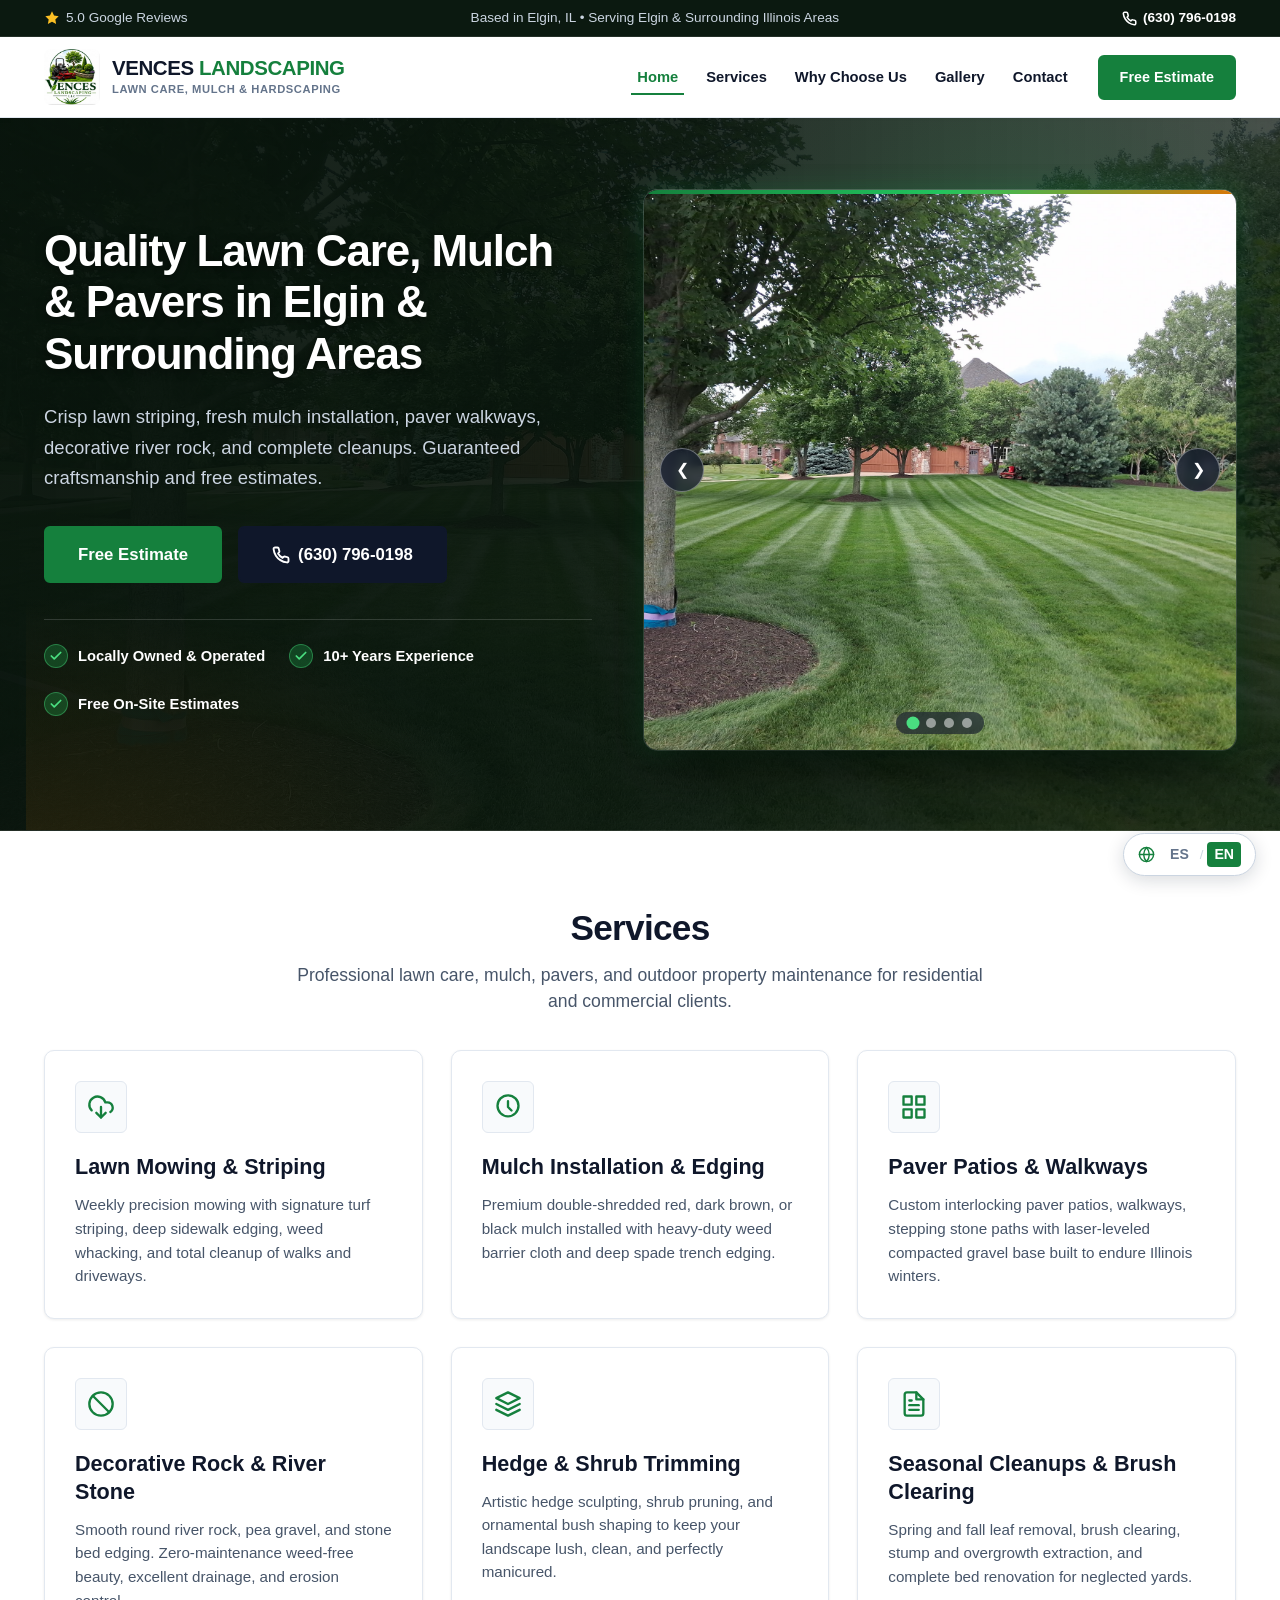
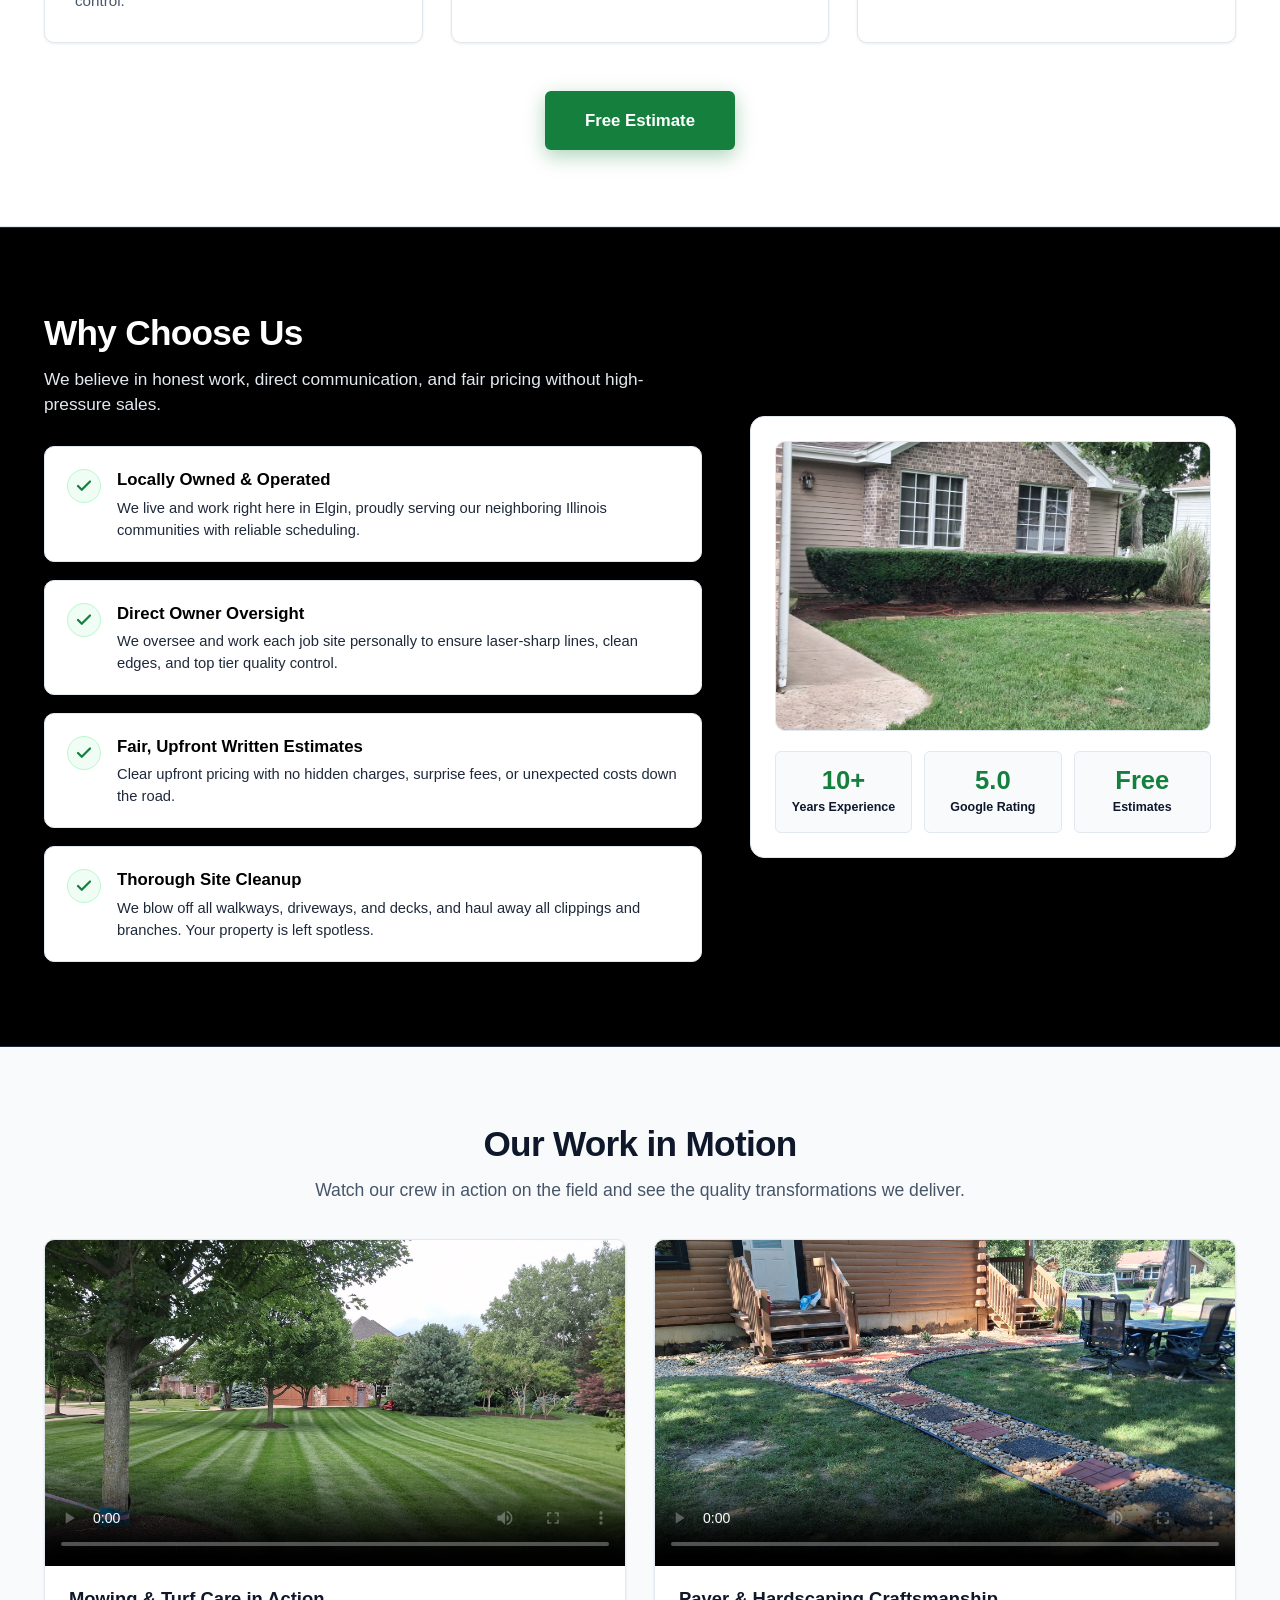
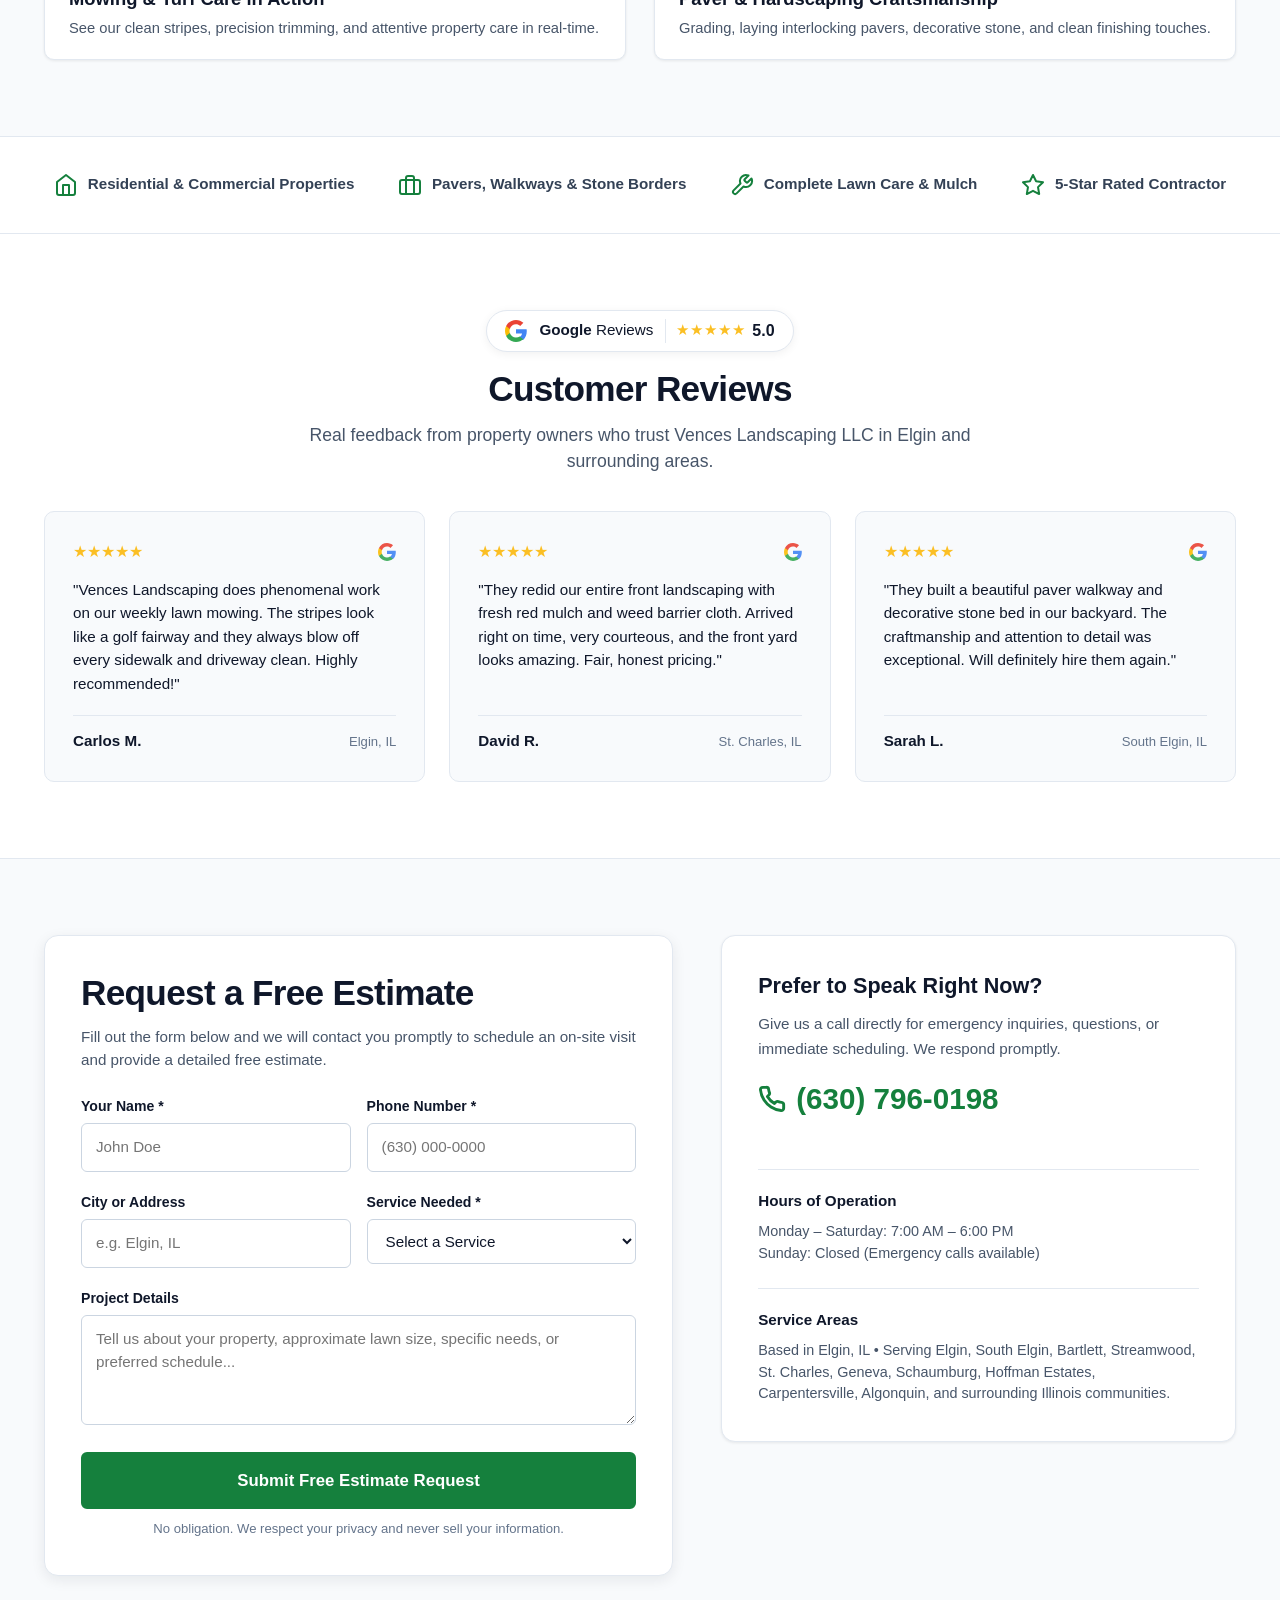
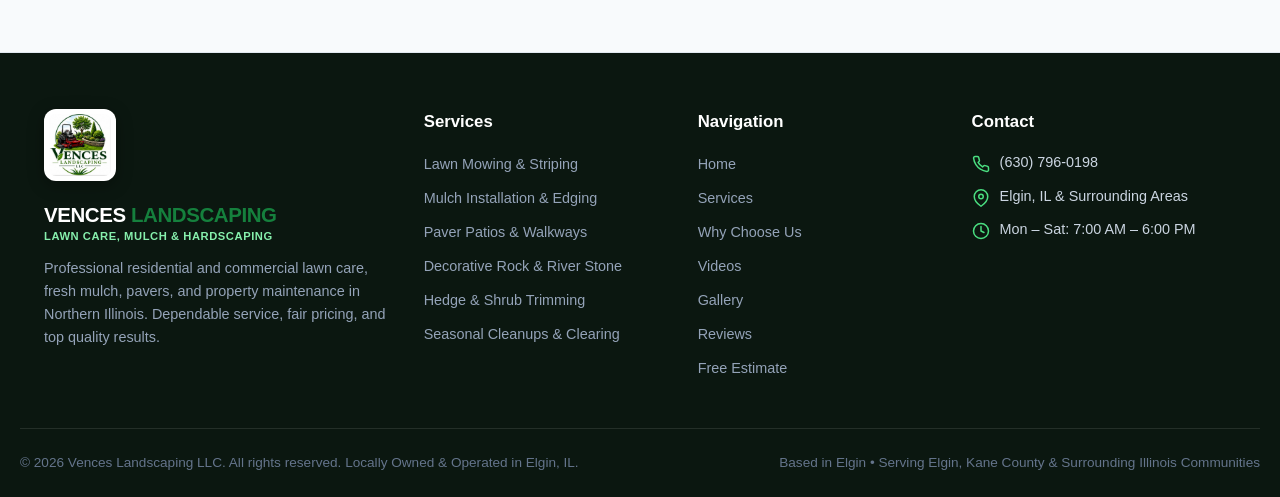
==== commit 4352208b: "Enhance mobile hero with 4-image right-to-left background slideshow and consolidate services estimat" ====
--- a/index.html
+++ b/index.html
@@ -63,7 +63,7 @@
   }
   </script>
 
-  <link rel="stylesheet" href="styles.css?v=1.2">
+  <link rel="stylesheet" href="styles.css?v=1.3">
 </head>
 <body>
 
@@ -129,8 +129,31 @@
   </header>
 
   <main>
-    <!-- Hero Section (Spacious Text + Big Fully Visible Photo Slider) -->
+    <!-- Hero Section (Desktop: Spacious Text + Photo Slider; Mobile: Full-Bleed Background Slideshow) -->
     <section class="hero-section" aria-label="Hero Introduction">
+      <!-- Mobile Background Slideshow (4 images auto-scrolling right-to-left) -->
+      <div class="hero-mobile-bg-slideshow" aria-hidden="true">
+        <div class="hero-mobile-bg-track">
+          <div class="hero-mobile-slide">
+            <img src="photos/2670.jpg" alt="Lawn striping" loading="eager">
+          </div>
+          <div class="hero-mobile-slide">
+            <img src="photos/1140.jpg" alt="Mulch installation" loading="eager">
+          </div>
+          <div class="hero-mobile-slide">
+            <img src="photos/2740.jpg" alt="Paver walkway" loading="eager">
+          </div>
+          <div class="hero-mobile-slide">
+            <img src="photos/2297.jpg" alt="Estate lawn care" loading="eager">
+          </div>
+          <!-- Loop clone for seamless right-to-left loop -->
+          <div class="hero-mobile-slide">
+            <img src="photos/2670.jpg" alt="Lawn striping" loading="lazy">
+          </div>
+        </div>
+        <div class="hero-mobile-bg-overlay"></div>
+      </div>
+
       <div class="container hero-grid">
         <div class="hero-content">
           <h1 data-i18n="hero_title">Quality Lawn Care, Mulch &amp; Pavers in Elgin &amp; Surrounding Areas</h1>
@@ -228,9 +251,6 @@
             </div>
             <h3 data-i18n="svc1_title">Lawn Mowing &amp; Striping</h3>
             <p data-i18n="svc1_desc">Weekly precision mowing with signature turf striping, deep sidewalk edging, weed whacking, and total cleanup of walks and driveways.</p>
-            <div class="service-card-footer">
-              <a href="#estimate" class="btn btn-green" data-i18n="btn_request_estimate">Free Estimate</a>
-            </div>
           </article>
 
           <!-- Service 2: Mulch & Bed Edging -->
@@ -243,9 +263,6 @@
             </div>
             <h3 data-i18n="svc2_title">Mulch Installation &amp; Edging</h3>
             <p data-i18n="svc2_desc">Premium double-shredded red, dark brown, or black mulch installed with heavy-duty weed barrier cloth and deep spade trench edging.</p>
-            <div class="service-card-footer">
-              <a href="#estimate" class="btn btn-green" data-i18n="btn_request_estimate">Free Estimate</a>
-            </div>
           </article>
 
           <!-- Service 3: Paver Patios & Walkways -->
@@ -260,9 +277,6 @@
             </div>
             <h3 data-i18n="svc3_title">Paver Patios &amp; Walkways</h3>
             <p data-i18n="svc3_desc">Custom interlocking paver patios, walkways, stepping stone paths with laser-leveled compacted gravel base built to endure Illinois winters.</p>
-            <div class="service-card-footer">
-              <a href="#estimate" class="btn btn-green" data-i18n="btn_request_estimate">Free Estimate</a>
-            </div>
           </article>
 
           <!-- Service 4: Decorative Rock & River Stone -->
@@ -275,9 +289,6 @@
             </div>
             <h3 data-i18n="svc4_title">Decorative Rock &amp; River Stone</h3>
             <p data-i18n="svc4_desc">Smooth round river rock, pea gravel, and stone bed edging. Zero-maintenance weed-free beauty, excellent drainage, and erosion control.</p>
-            <div class="service-card-footer">
-              <a href="#estimate" class="btn btn-green" data-i18n="btn_request_estimate">Free Estimate</a>
-            </div>
           </article>
 
           <!-- Service 5: Shrub & Hedge Trimming -->
@@ -291,9 +302,6 @@
             </div>
             <h3 data-i18n="svc5_title">Hedge &amp; Shrub Trimming</h3>
             <p data-i18n="svc5_desc">Artistic hedge sculpting, shrub pruning, and ornamental bush shaping to keep your landscape lush, clean, and perfectly manicured.</p>
-            <div class="service-card-footer">
-              <a href="#estimate" class="btn btn-green" data-i18n="btn_request_estimate">Free Estimate</a>
-            </div>
           </article>
 
           <!-- Service 6: Cleanups & Yard Clearing -->
@@ -309,10 +317,12 @@
             </div>
             <h3 data-i18n="svc6_title">Seasonal Cleanups &amp; Brush Clearing</h3>
             <p data-i18n="svc6_desc">Spring and fall leaf removal, brush clearing, stump and overgrowth extraction, and complete bed renovation for neglected yards.</p>
-            <div class="service-card-footer">
-              <a href="#estimate" class="btn btn-green" data-i18n="btn_request_estimate">Free Estimate</a>
-            </div>
-          </article>
+          </article>
+        </div>
+
+        <!-- Single Estimate Button under all services -->
+        <div class="services-action text-center">
+          <a href="#estimate" class="btn btn-green btn-lg" data-i18n="btn_request_estimate">Request a Free Estimate</a>
         </div>
       </div>
     </section>
--- a/styles.css
+++ b/styles.css
@@ -462,6 +462,11 @@
   overflow: hidden;
 }
 
+/* Mobile Background Slideshow (Hidden on Desktop) */
+.hero-mobile-bg-slideshow {
+  display: none;
+}
+
 /* Luminous emerald glow accents */
 .hero-section::before {
   content: "";
@@ -727,16 +732,21 @@
   color: var(--text-muted);
   font-size: 0.95rem;
   line-height: 1.55;
-  margin-bottom: 24px;
+  margin-bottom: 0;
   flex-grow: 1;
 }
 
-.service-card-footer {
-  margin-top: auto;
-}
-
-.service-card-footer .btn {
-  width: 100%;
+.services-action {
+  margin-top: 48px;
+  display: flex;
+  justify-content: center;
+}
+
+.services-action .btn {
+  padding: 15px 38px;
+  font-size: 1.05rem;
+  font-weight: 700;
+  box-shadow: 0 6px 20px rgba(21, 128, 61, 0.35);
 }
 
 /* ==========================================================================
@@ -1627,64 +1637,142 @@
     display: none !important;
   }
 
+  /* Hide desktop slider on mobile */
+  .hero-slider-wrap {
+    display: none !important;
+  }
+
+  /* Full-bleed background slideshow hero on mobile */
   .hero-section {
-    padding: 36px 0 44px;
+    position: relative;
+    overflow: hidden;
+    min-height: 84vh;
+    display: flex;
+    align-items: center;
+    justify-content: center;
+    padding: 72px 0 60px;
+    background-color: #08140c;
+    background-image: none;
+  }
+
+  .hero-mobile-bg-slideshow {
+    display: block;
+    position: absolute;
+    inset: 0;
+    width: 100%;
+    height: 100%;
+    overflow: hidden;
+    z-index: 1;
+    pointer-events: none;
+  }
+
+  .hero-mobile-bg-track {
+    display: flex;
+    width: 500%;
+    height: 100%;
+    animation: heroMobileSlideRTL 20s cubic-bezier(0.65, 0, 0.35, 1) infinite;
+    will-change: transform;
+  }
+
+  .hero-mobile-slide {
+    width: 20%;
+    height: 100%;
+    flex-shrink: 0;
+    position: relative;
+  }
+
+  .hero-mobile-slide img {
+    width: 100%;
+    height: 100%;
+    object-fit: cover;
+    object-position: center;
+    filter: brightness(0.9) contrast(1.05);
+  }
+
+  .hero-mobile-bg-overlay {
+    position: absolute;
+    inset: 0;
+    z-index: 2;
+    background: linear-gradient(
+      180deg,
+      rgba(7, 20, 11, 0.82) 0%,
+      rgba(7, 20, 11, 0.58) 45%,
+      rgba(7, 20, 11, 0.92) 100%
+    );
+    backdrop-filter: blur(0.5px);
   }
 
   .hero-grid {
-    grid-template-columns: 1fr;
-    gap: 36px;
+    position: relative;
+    z-index: 3;
+    display: block;
+    width: 100%;
+    margin: 0 auto;
+  }
+
+  .hero-content {
+    text-align: center;
+    max-width: 600px;
+    margin: 0 auto;
   }
 
   .hero-content h1 {
-    font-size: 2.05rem;
-    line-height: 1.24;
-    margin-bottom: 20px;
+    font-size: clamp(2.1rem, 6.8vw, 2.75rem);
+    line-height: 1.16;
+    letter-spacing: -0.02em;
+    color: #ffffff;
+    margin-bottom: 16px;
+    text-shadow: 0 4px 24px rgba(0, 0, 0, 0.85);
   }
 
   .hero-lead {
-    font-size: 1.05rem;
-    line-height: 1.62;
-    margin-bottom: 28px;
+    font-size: clamp(0.98rem, 3.2vw, 1.1rem);
+    line-height: 1.55;
+    color: #f1f5f9;
+    margin: 0 auto 24px;
+    max-width: 500px;
+    text-shadow: 0 2px 12px rgba(0, 0, 0, 0.8);
   }
 
   .hero-actions {
-    flex-direction: column;
-    align-items: stretch;
-    gap: 14px;
-    margin-bottom: 32px;
+    display: flex;
+    flex-direction: row;
+    justify-content: center;
+    align-items: center;
+    flex-wrap: wrap;
+    gap: 12px;
+    margin-bottom: 24px;
     width: 100%;
   }
 
   .hero-actions .btn {
-    width: 100%;
-    padding: 14px 20px;
-    font-size: 1.02rem;
+    width: auto;
+    min-width: 160px;
+    padding: 13px 22px;
+    font-size: 0.98rem;
   }
 
   .hero-features {
-    flex-direction: column;
-    align-items: flex-start;
-    gap: 14px;
-    padding-top: 22px;
+    display: flex;
+    flex-direction: row;
+    flex-wrap: wrap;
+    justify-content: center;
+    align-items: center;
+    gap: 10px 14px;
+    padding-top: 0;
+    border-top: none;
   }
 
   .hero-feature-item {
-    gap: 12px;
-    font-size: 0.95rem;
-  }
-
-  .hero-slider-wrap {
-    height: 380px;
-    border-radius: var(--radius-md);
-  }
-
-  .slider-arrow {
-    width: 38px;
-    height: 38px;
-  }
-  .slider-arrow.prev { left: 10px; }
-  .slider-arrow.next { right: 10px; }
+    background: rgba(11, 25, 16, 0.72);
+    backdrop-filter: blur(8px);
+    border: 1px solid rgba(255, 255, 255, 0.16);
+    padding: 6px 14px;
+    border-radius: 999px;
+    gap: 8px;
+    font-size: 0.85rem;
+    color: #f8fafc;
+  }
   
   .container {
     padding-left: 16px;
@@ -2006,13 +2094,30 @@
     padding: 18px 12px;
   }
 
-  .hero-slider-wrap {
-    height: 320px;
-  }
-
   .gallery-stream {
     grid-template-columns: repeat(2, 1fr);
     gap: 6px;
     padding: 0 6px;
   }
 }
+
+/* ==========================================================================
+   MOBILE HERO BACKGROUND RIGHT-TO-LEFT SCROLLING ANIMATION
+   ========================================================================== */
+@keyframes heroMobileSlideRTL {
+  0%, 21% {
+    transform: translate3d(0%, 0, 0);
+  }
+  25%, 46% {
+    transform: translate3d(-20%, 0, 0);
+  }
+  50%, 71% {
+    transform: translate3d(-40%, 0, 0);
+  }
+  75%, 96% {
+    transform: translate3d(-60%, 0, 0);
+  }
+  100% {
+    transform: translate3d(-80%, 0, 0);
+  }
+}
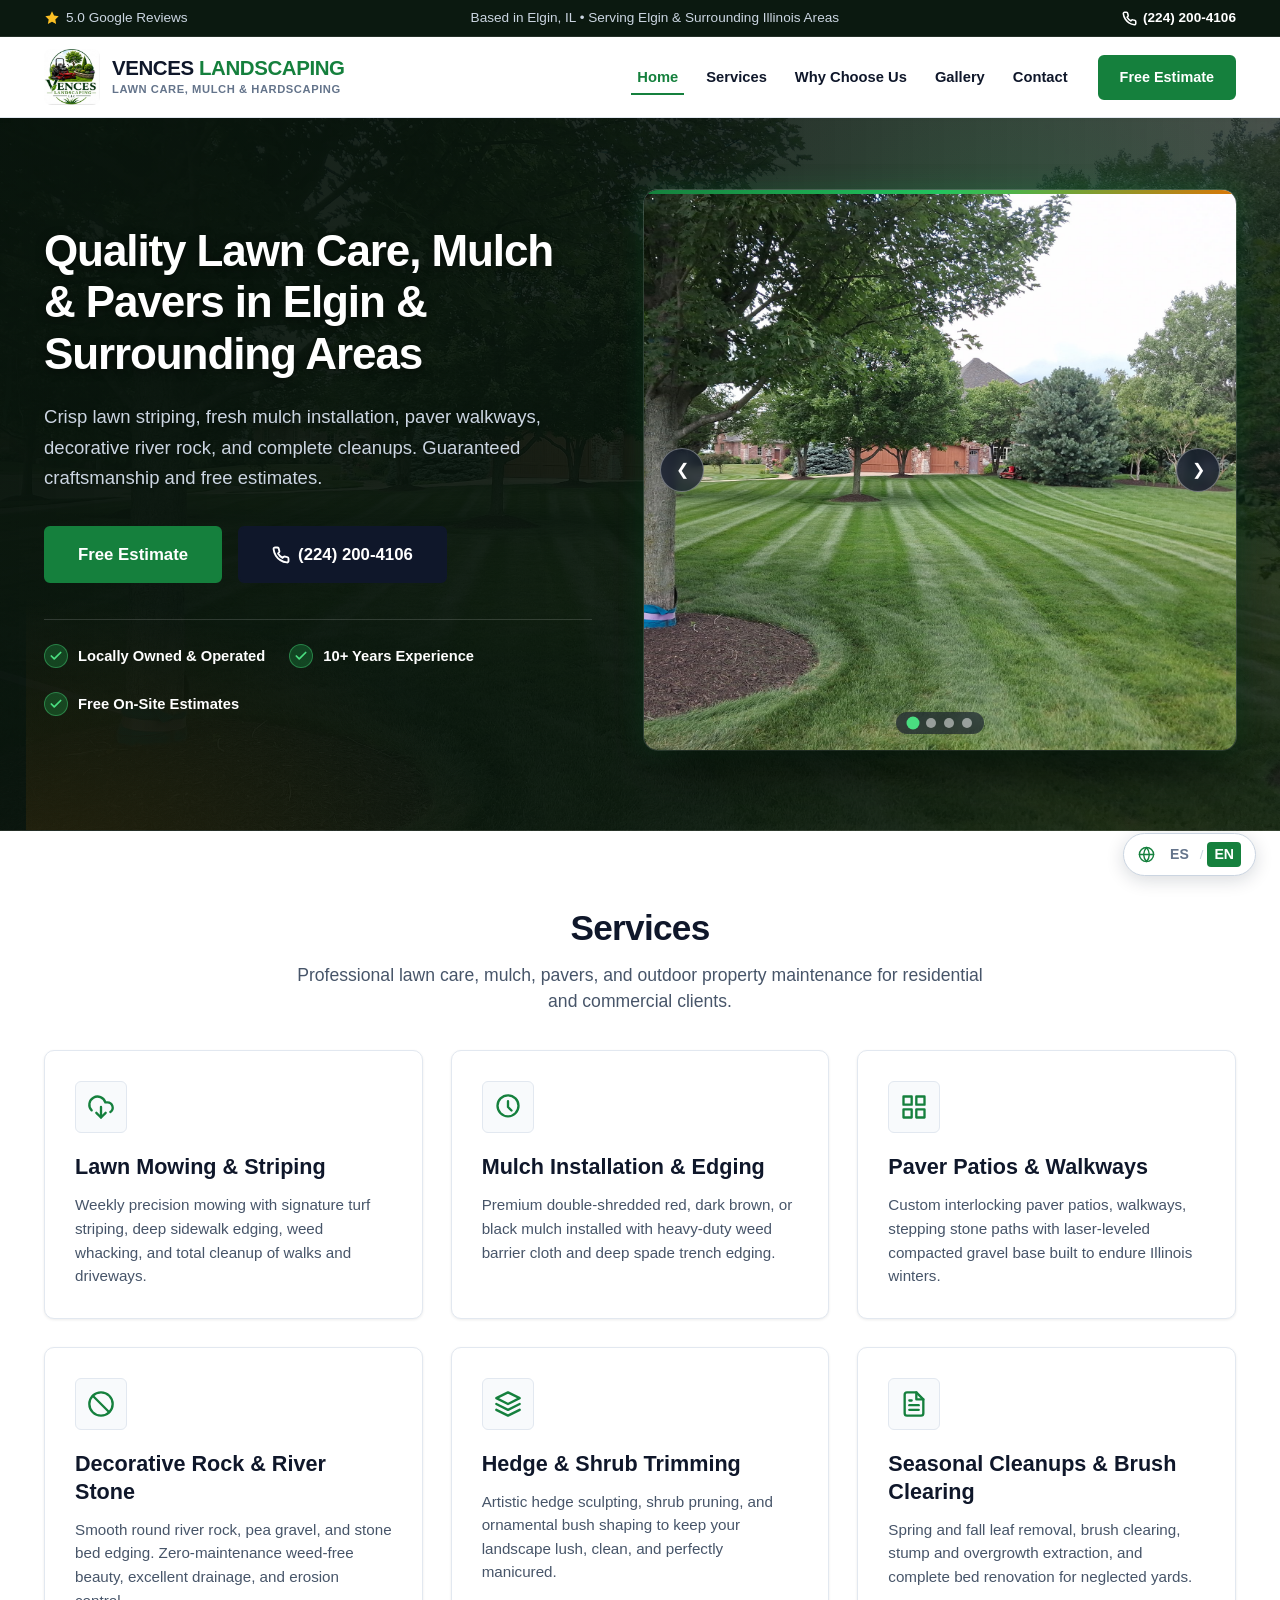
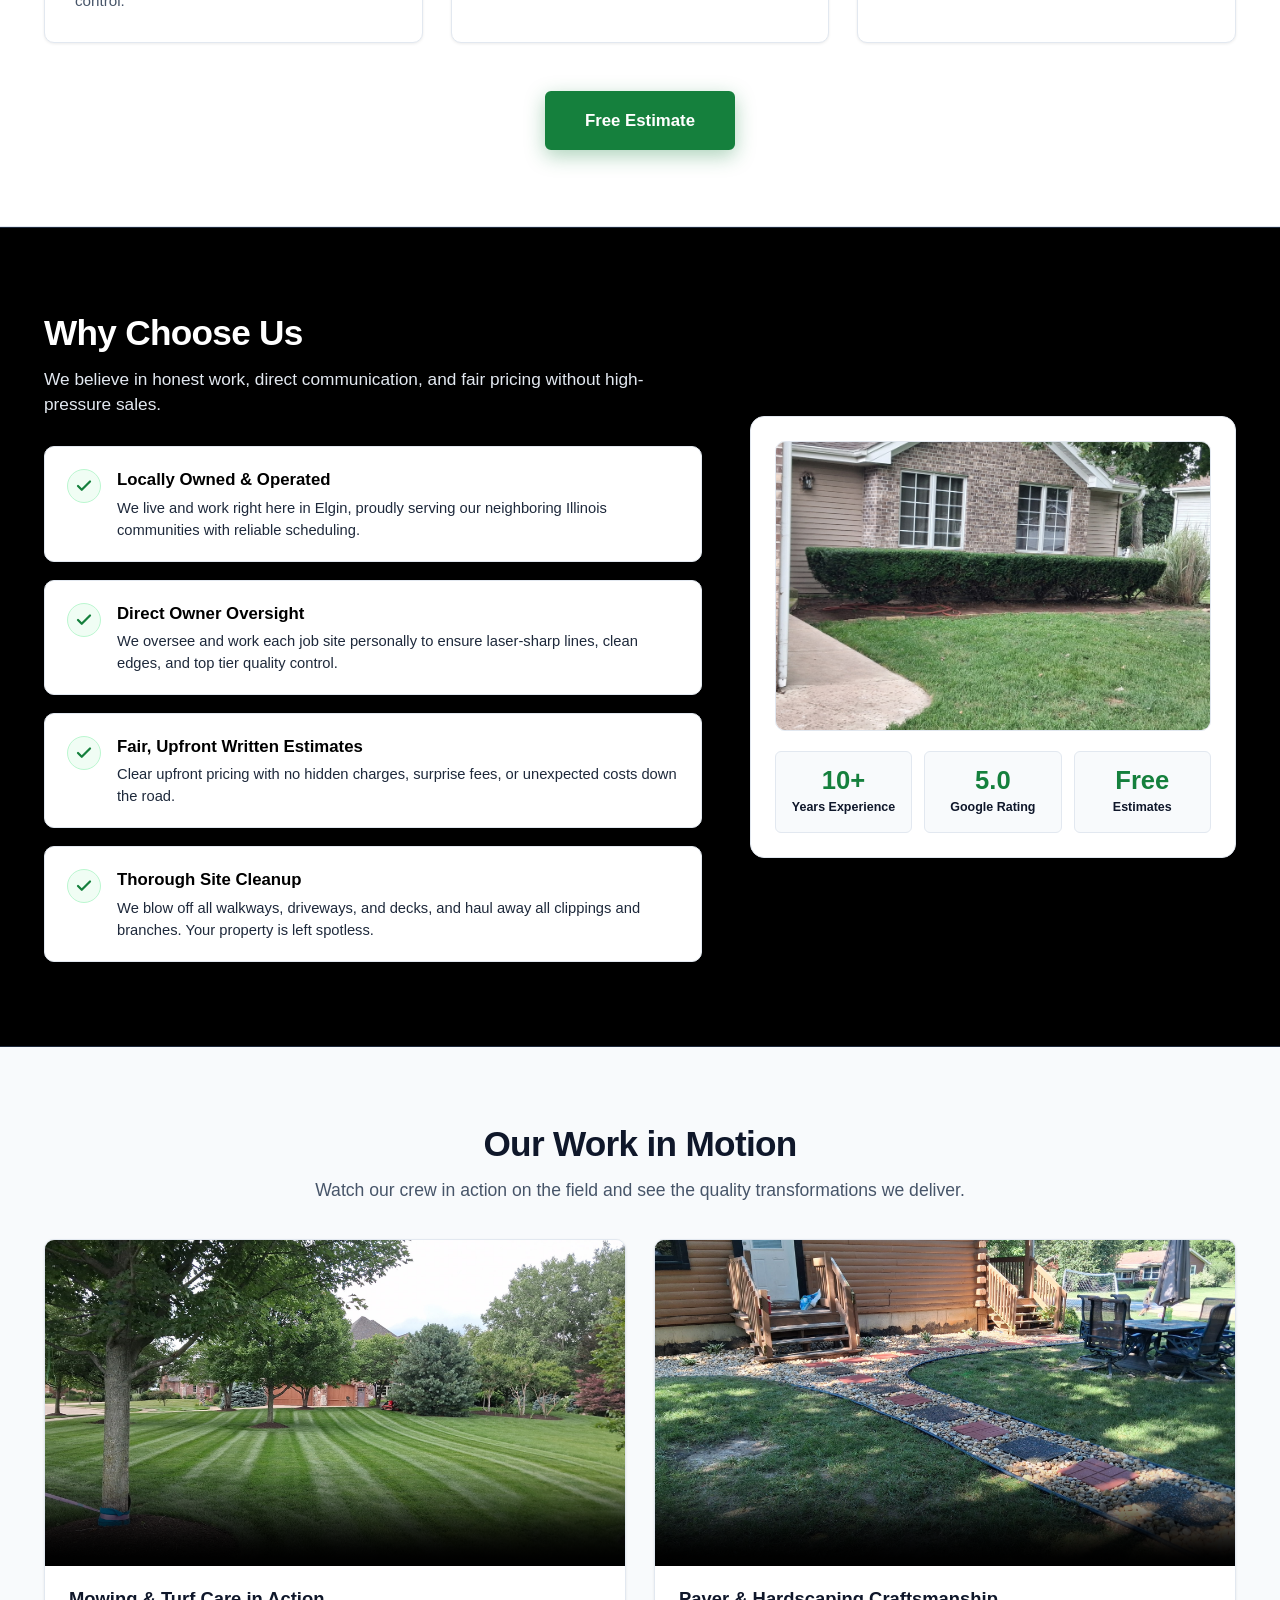
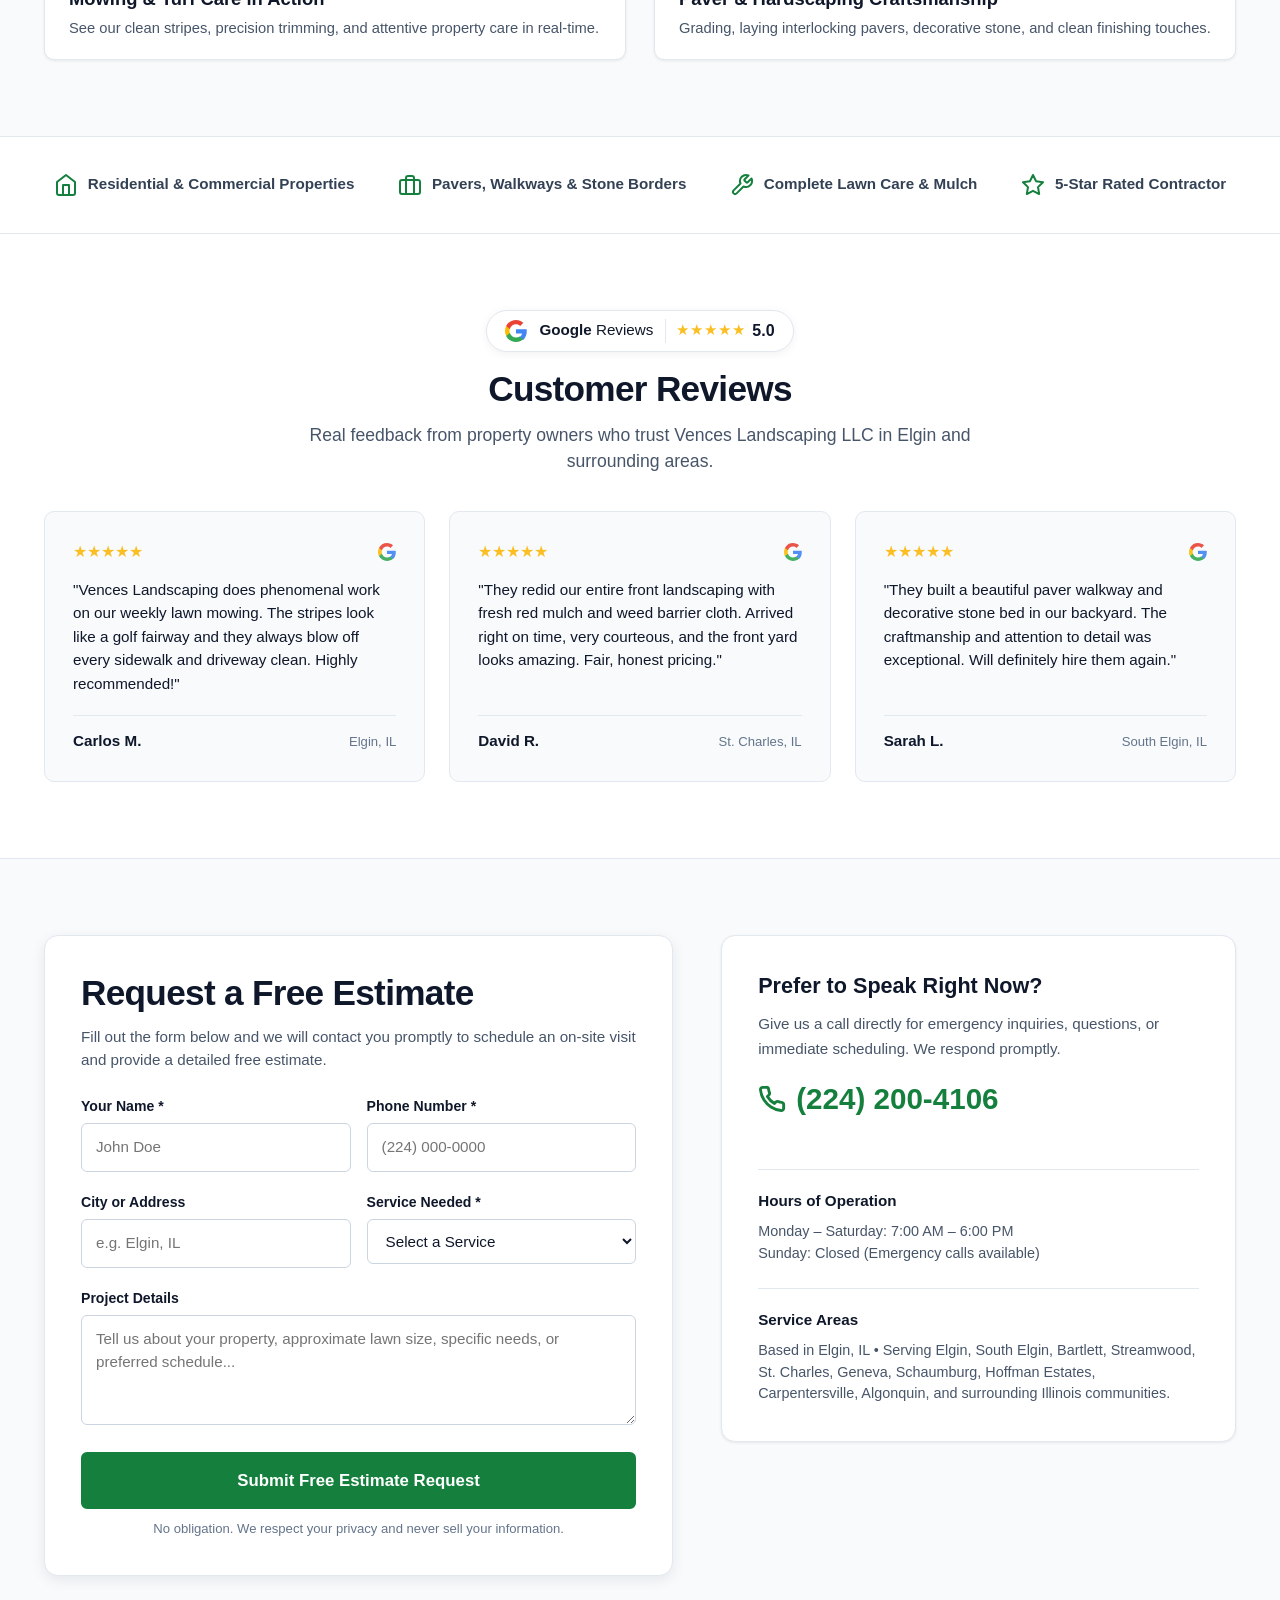
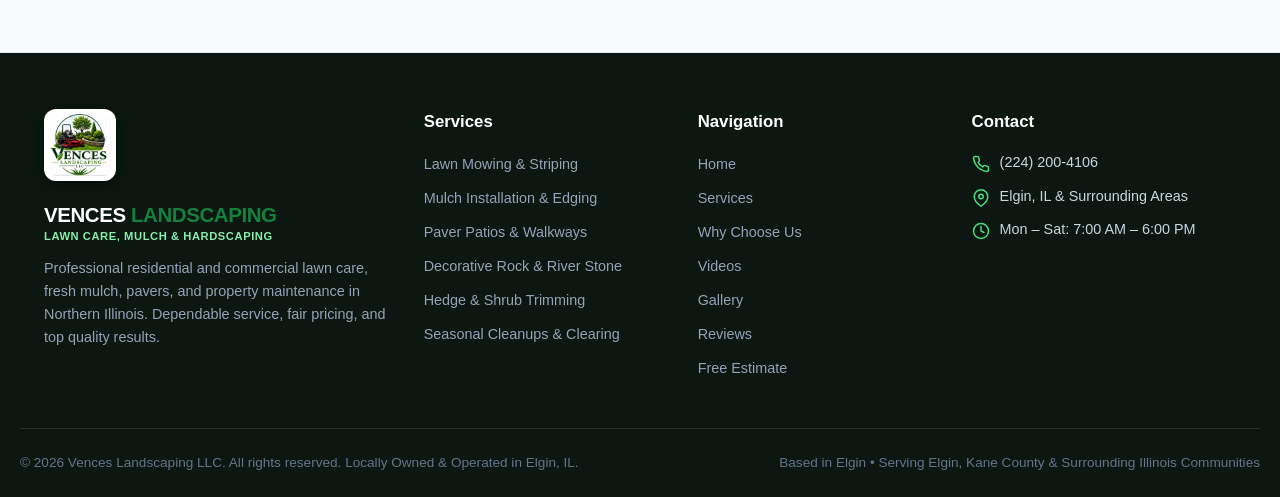
==== commit 7ccc3662: "Update business phone number to (224) 200-4106 across all pages and scripts" ====
--- a/index.html
+++ b/index.html
@@ -4,7 +4,7 @@
   <meta charset="UTF-8">
   <meta name="viewport" content="width=device-width, initial-scale=1.0">
   <title>Vences Landscaping LLC | Lawn Care, Mulch &amp; Pavers | Elgin, IL</title>
-  <meta name="description" content="Professional landscaping, precision lawn mowing, fresh mulch installation, paver patios, and seasonal cleanups in Elgin, IL and surrounding Illinois communities. Call (630) 796-0198.">
+  <meta name="description" content="Professional landscaping, precision lawn mowing, fresh mulch installation, paver patios, and seasonal cleanups in Elgin, IL and surrounding Illinois communities. Call (224) 200-4106.">
   <meta name="robots" content="index, follow">
   <meta name="author" content="Vences Landscaping LLC">
   <meta name="theme-color" content="#15803d">
@@ -35,7 +35,7 @@
     "@type": "LandscapeService",
     "name": "Vences Landscaping LLC",
     "image": "https://venceslandscaping.com/photos/2641.JPEG",
-    "telephone": "(630) 796-0198",
+    "telephone": "(224) 200-4106",
     "url": "https://venceslandscaping.com/",
     "address": {
       "@type": "PostalAddress",
@@ -80,11 +80,11 @@
         <span data-i18n="top_location">Based in Elgin, IL &bull; Serving Elgin &amp; Surrounding Illinois Areas</span>
       </div>
       <div class="top-bar-right">
-        <a href="tel:6307960198" class="top-phone-link">
+        <a href="tel:2242004106" class="top-phone-link">
           <svg width="15" height="15" viewBox="0 0 24 24" fill="none" stroke="currentColor" stroke-width="2.5" stroke-linecap="round" stroke-linejoin="round">
             <path d="M22 16.92v3a2 2 0 0 1-2.18 2 19.79 19.79 0 0 1-8.63-3.07 19.5 19.5 0 0 1-6-6 19.79 19.79 0 0 1-3.07-8.67A2 2 0 0 1 4.11 2h3a2 2 0 0 1 2 1.72 12.84 12.84 0 0 0 .7 2.81 2 2 0 0 1-.45 2.11L8.09 9.91a16 16 0 0 0 6 6l1.27-1.27a2 2 0 0 1 2.11-.45 12.84 12.84 0 0 0 2.81.7A2 2 0 0 1 22 16.92z"></path>
           </svg>
-          (630) 796-0198
+          (224) 200-4106
         </a>
       </div>
     </div>
@@ -163,11 +163,11 @@
 
           <div class="hero-actions">
             <a href="#estimate" class="btn btn-green btn-lg" data-i18n="btn_request_estimate">Free Estimate</a>
-            <a href="tel:6307960198" class="btn btn-blue btn-lg">
+            <a href="tel:2242004106" class="btn btn-blue btn-lg">
               <svg width="18" height="18" viewBox="0 0 24 24" fill="none" stroke="currentColor" stroke-width="2.5" stroke-linecap="round" stroke-linejoin="round">
                 <path d="M22 16.92v3a2 2 0 0 1-2.18 2 19.79 19.79 0 0 1-8.63-3.07 19.5 19.5 0 0 1-6-6 19.79 19.79 0 0 1-3.07-8.67A2 2 0 0 1 4.11 2h3a2 2 0 0 1 2 1.72 12.84 12.84 0 0 0 .7 2.81 2 2 0 0 1-.45 2.11L8.09 9.91a16 16 0 0 0 6 6l1.27-1.27a2 2 0 0 1 2.11-.45 12.84 12.84 0 0 0 2.81.7A2 2 0 0 1 22 16.92z"></path>
               </svg>
-              (630) 796-0198
+              (224) 200-4106
             </a>
           </div>
 
@@ -591,7 +591,7 @@
               </div>
               <div class="form-group">
                 <label for="phoneNumber" data-i18n="lbl_phone">Phone Number *</label>
-                <input type="tel" id="phoneNumber" name="phone" required placeholder="(630) 000-0000" data-i18n-ph="ph_phone">
+                <input type="tel" id="phoneNumber" name="phone" required placeholder="(224) 000-0000" data-i18n-ph="ph_phone">
               </div>
             </div>
 
@@ -633,11 +633,11 @@
             Give us a call directly for emergency inquiries, questions, or immediate scheduling. We respond promptly.
           </p>
 
-          <a href="tel:6307960198" class="call-big-number">
+          <a href="tel:2242004106" class="call-big-number">
             <svg width="28" height="28" viewBox="0 0 24 24" fill="none" stroke="currentColor" stroke-width="2.5" stroke-linecap="round" stroke-linejoin="round">
               <path d="M22 16.92v3a2 2 0 0 1-2.18 2 19.79 19.79 0 0 1-8.63-3.07 19.5 19.5 0 0 1-6-6 19.79 19.79 0 0 1-3.07-8.67A2 2 0 0 1 4.11 2h3a2 2 0 0 1 2 1.72 12.84 12.84 0 0 0 .7 2.81 2 2 0 0 1-.45 2.11L8.09 9.91a16 16 0 0 0 6 6l1.27-1.27a2 2 0 0 1 2.11-.45 12.84 12.84 0 0 0 2.81.7A2 2 0 0 1 22 16.92z"></path>
             </svg>
-            (630) 796-0198
+            (224) 200-4106
           </a>
 
           <div class="service-hours-box">
@@ -702,7 +702,7 @@
           <svg viewBox="0 0 24 24" fill="none" stroke="currentColor" stroke-width="2" stroke-linecap="round" stroke-linejoin="round">
             <path d="M22 16.92v3a2 2 0 0 1-2.18 2 19.79 19.79 0 0 1-8.63-3.07 19.5 19.5 0 0 1-6-6 19.79 19.79 0 0 1-3.07-8.67A2 2 0 0 1 4.11 2h3a2 2 0 0 1 2 1.72 12.84 12.84 0 0 0 .7 2.81 2 2 0 0 1-.45 2.11L8.09 9.91a16 16 0 0 0 6 6l1.27-1.27a2 2 0 0 1 2.11-.45 12.84 12.84 0 0 0 2.81.7A2 2 0 0 1 22 16.92z"></path>
           </svg>
-          <a href="tel:6307960198">(630) 796-0198</a>
+          <a href="tel:2242004106">(224) 200-4106</a>
         </div>
         <div class="footer-contact-item">
           <svg viewBox="0 0 24 24" fill="none" stroke="currentColor" stroke-width="2" stroke-linecap="round" stroke-linejoin="round">
@@ -730,7 +730,7 @@
   <!-- Sticky Bottom Mobile Action Bar -->
   <div class="mobile-sticky-bar" aria-label="Quick mobile contact bar">
     <div class="mobile-sticky-inner">
-      <a href="tel:6307960198" class="btn btn-blue btn-sm">
+      <a href="tel:2242004106" class="btn btn-blue btn-sm">
         <svg width="15" height="15" viewBox="0 0 24 24" fill="none" stroke="currentColor" stroke-width="2.5" stroke-linecap="round" stroke-linejoin="round">
           <path d="M22 16.92v3a2 2 0 0 1-2.18 2 19.79 19.79 0 0 1-8.63-3.07 19.5 19.5 0 0 1-6-6 19.79 19.79 0 0 1-3.07-8.67A2 2 0 0 1 4.11 2h3a2 2 0 0 1 2 1.72 12.84 12.84 0 0 0 .7 2.81 2 2 0 0 1-.45 2.11L8.09 9.91a16 16 0 0 0 6 6l1.27-1.27a2 2 0 0 1 2.11-.45 12.84 12.84 0 0 0 2.81.7A2 2 0 0 1 22 16.92z"></path>
         </svg>
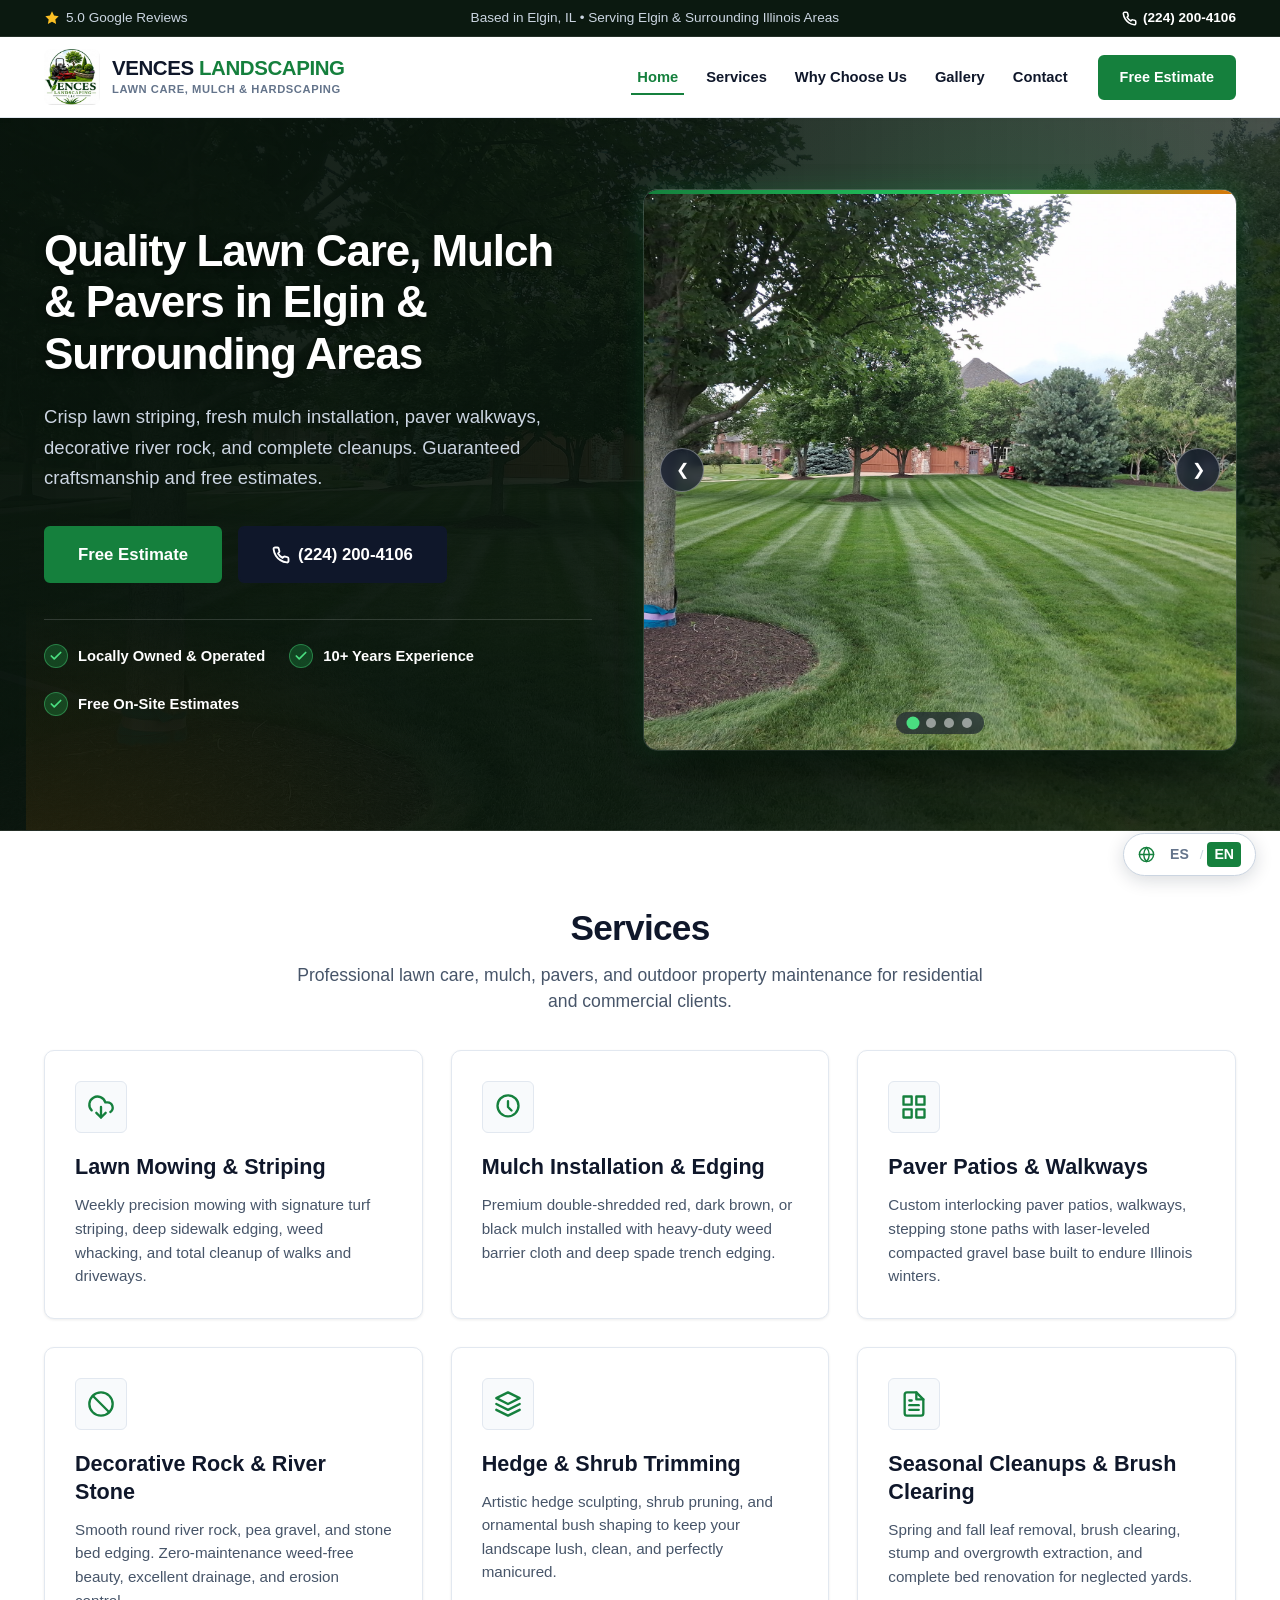
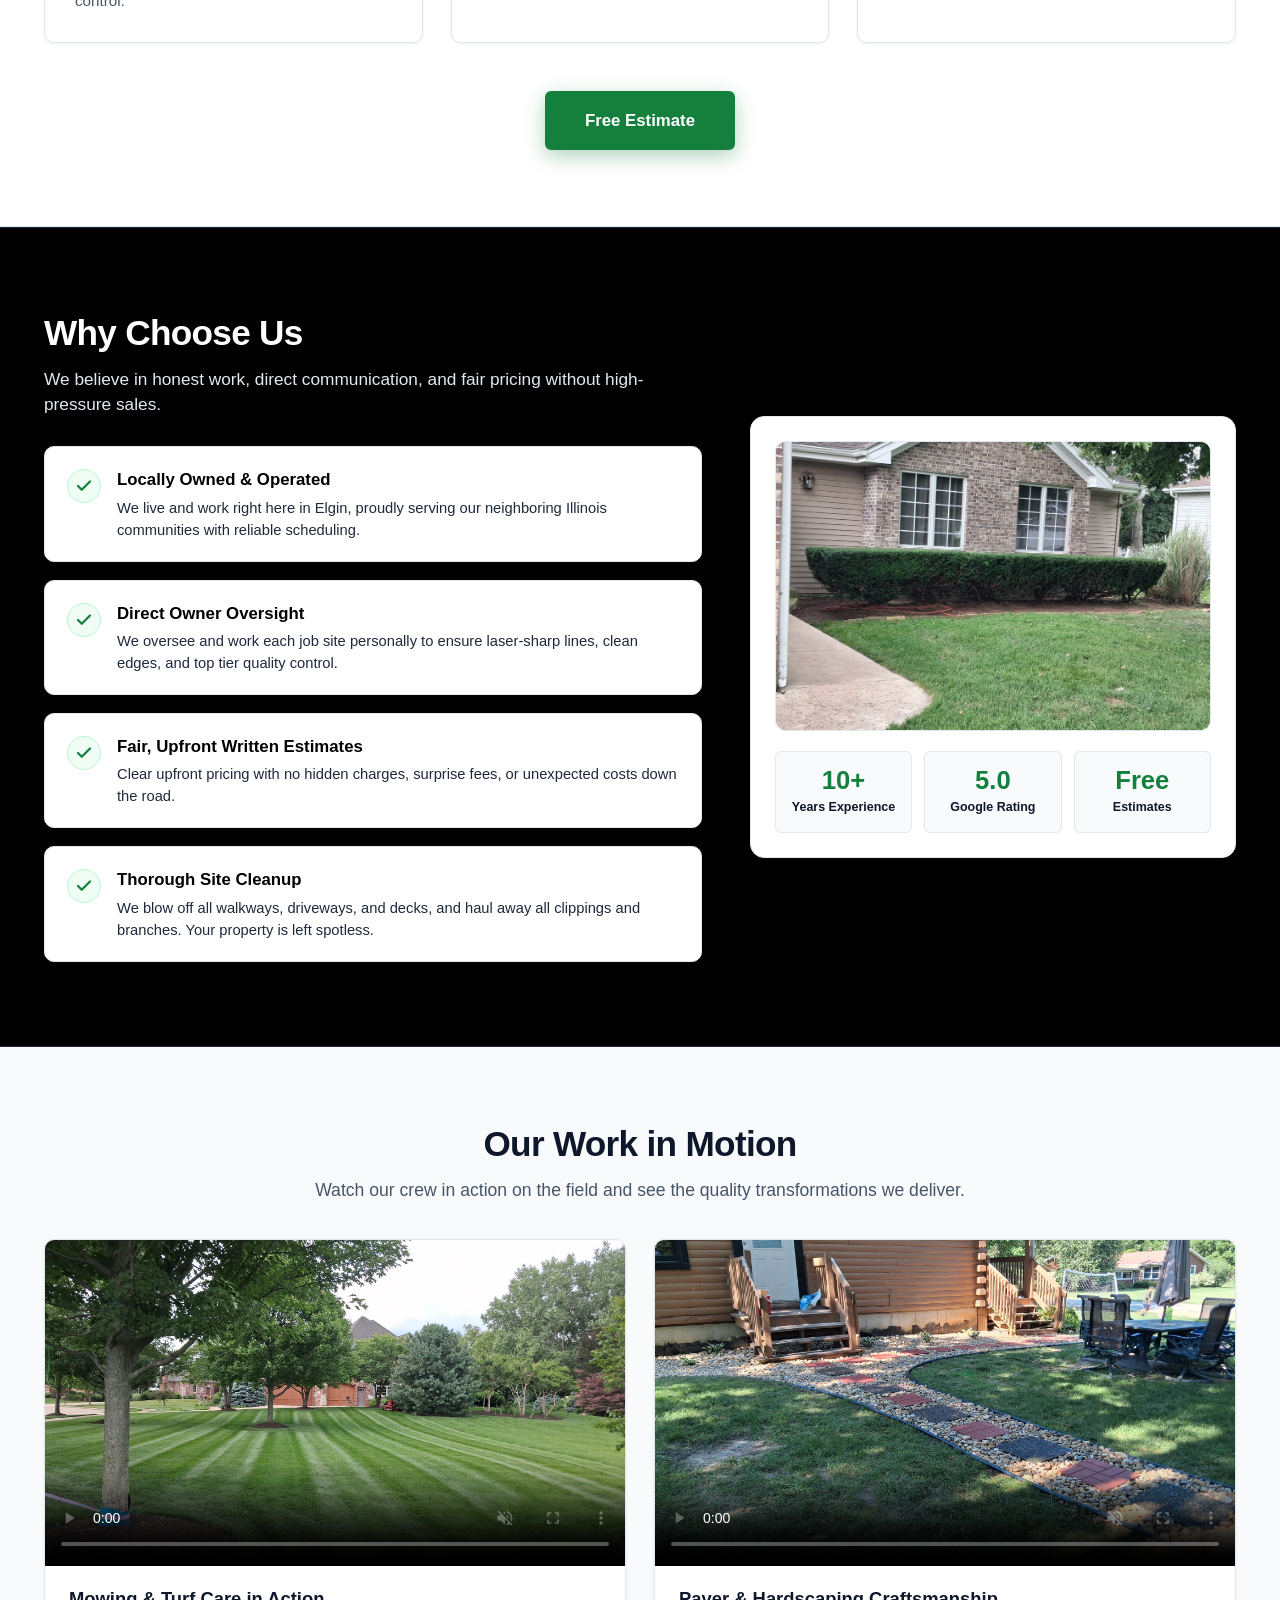
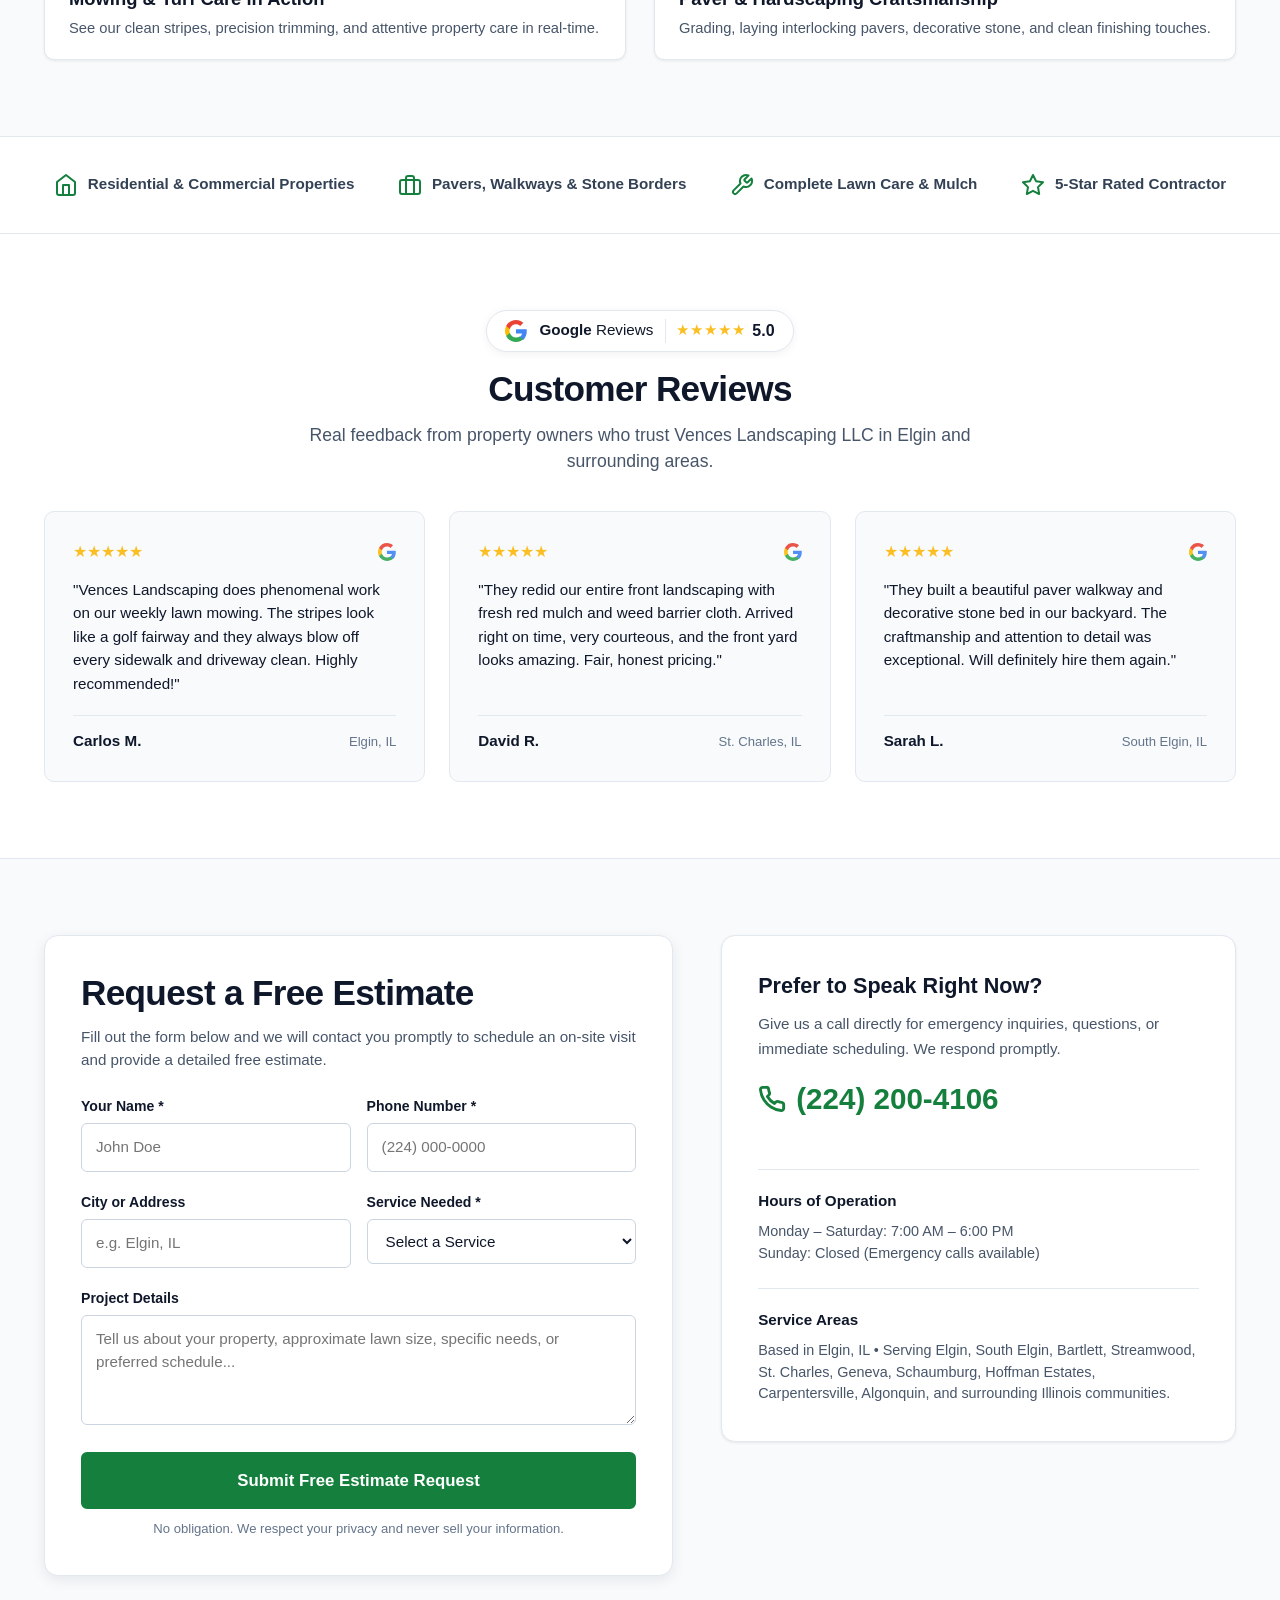
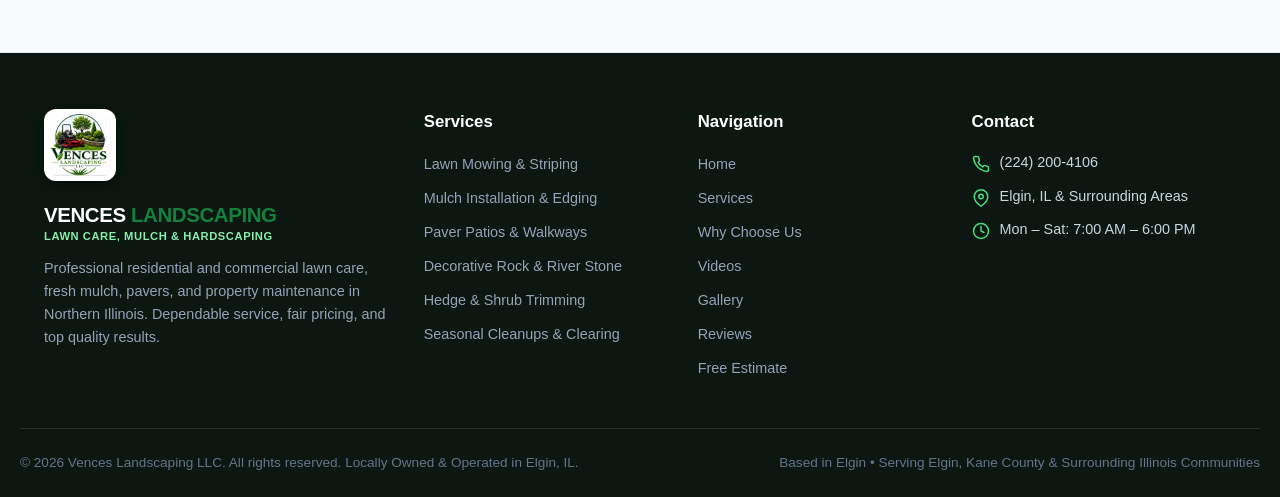
==== commit 052d3f6e: "Mute all videos and strip audio tracks completely from MP4 media" ====
--- a/index.html
+++ b/index.html
@@ -418,7 +418,7 @@
         <div class="video-grid">
           <article class="video-card">
             <div class="video-player-wrap">
-              <video controls playsinline preload="metadata" poster="photos/2670.jpg">
+              <video muted controls playsinline preload="metadata" poster="photos/2670.jpg">
                 <source src="photos/3896.mp4" type="video/mp4">
                 Your browser does not support HTML5 videos.
               </video>
@@ -431,7 +431,7 @@
 
           <article class="video-card">
             <div class="video-player-wrap">
-              <video controls playsinline preload="metadata" poster="photos/2740.jpg">
+              <video muted controls playsinline preload="metadata" poster="photos/2740.jpg">
                 <source src="photos/20260925_135807.mp4" type="video/mp4">
                 Your browser does not support HTML5 videos.
               </video>
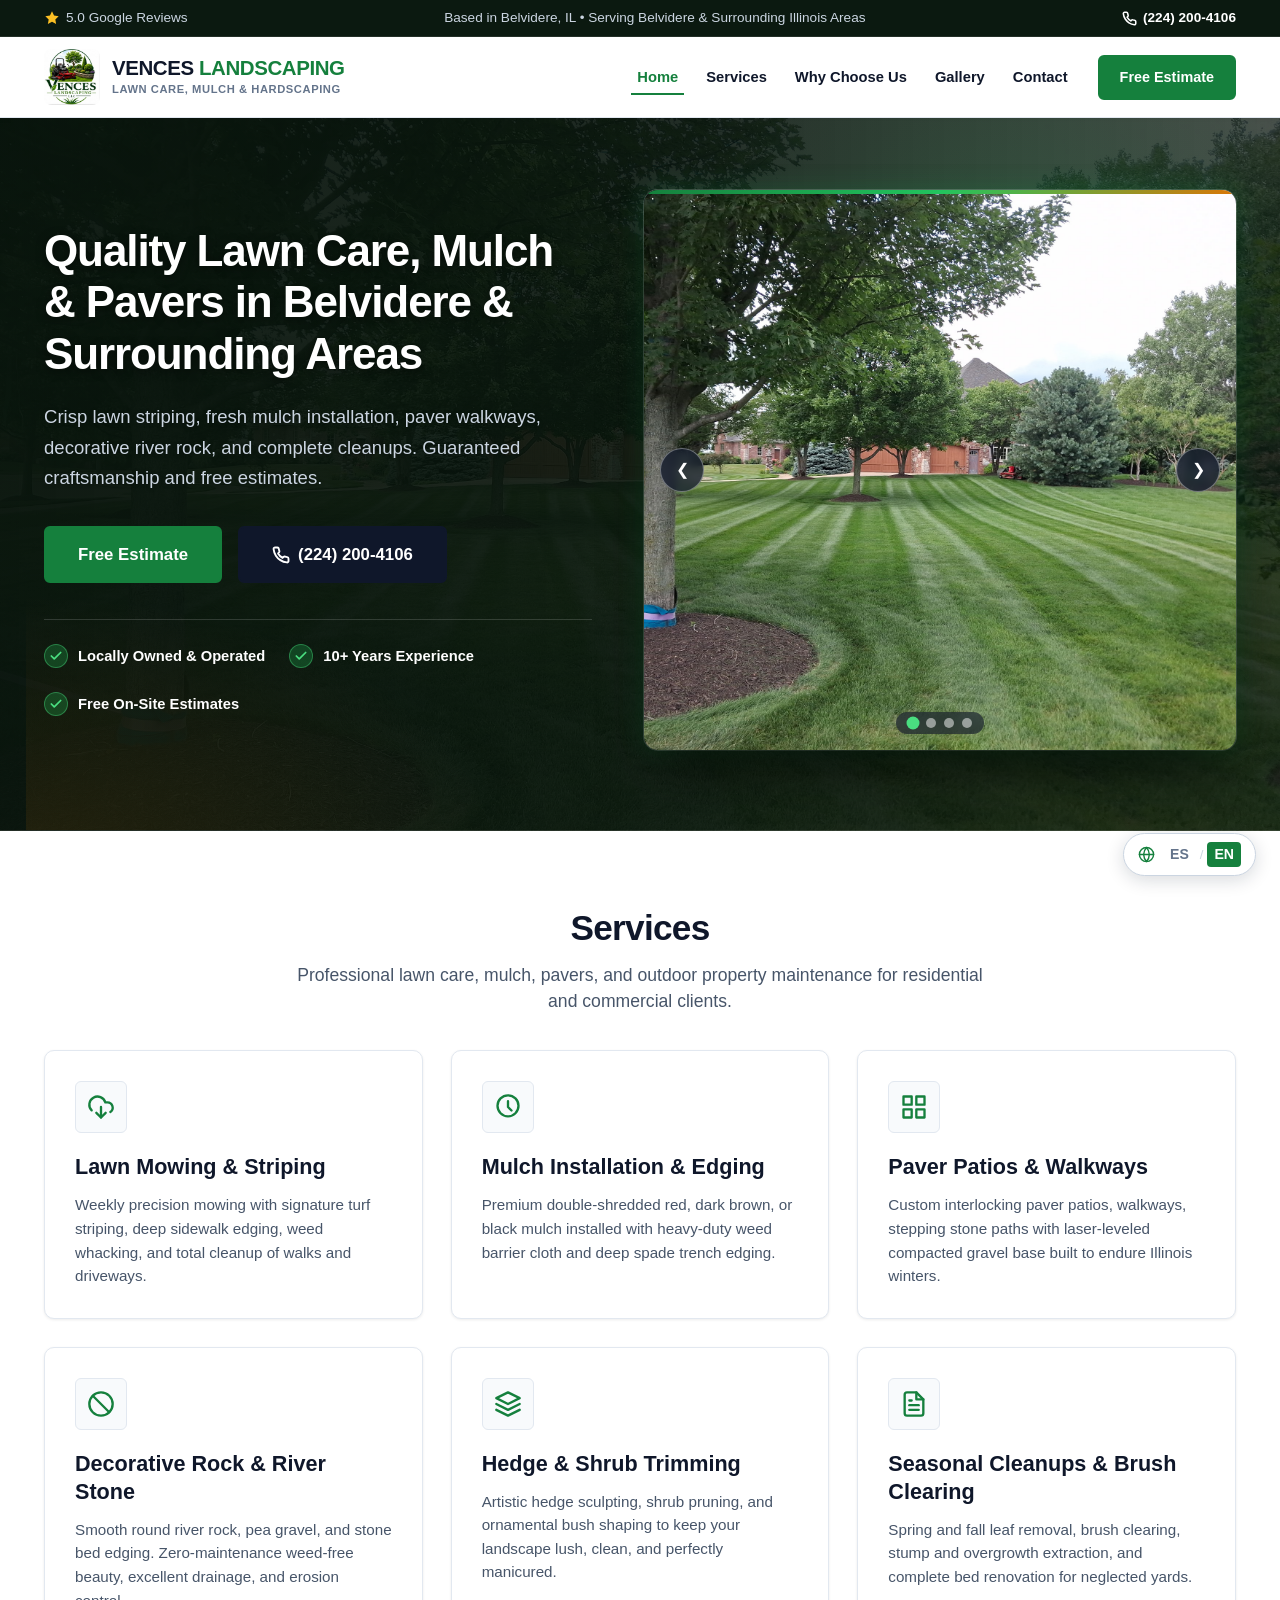
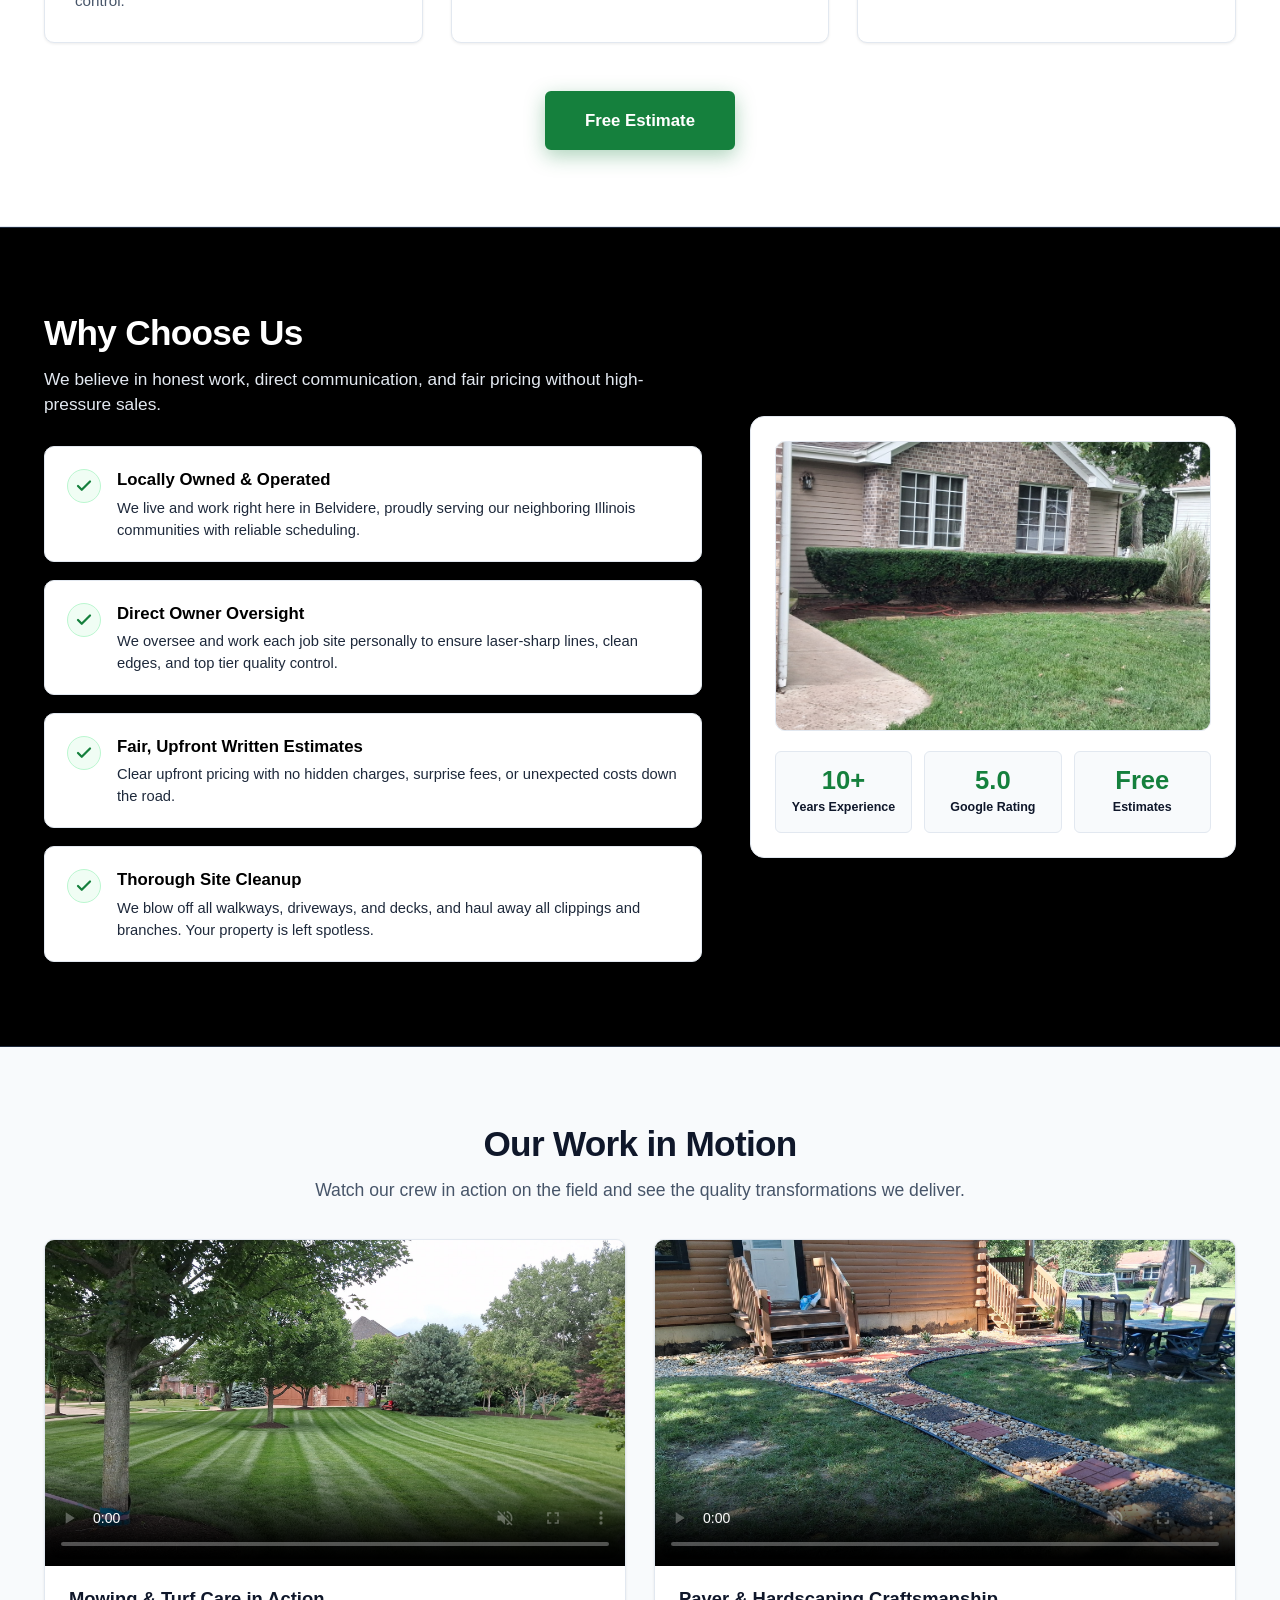
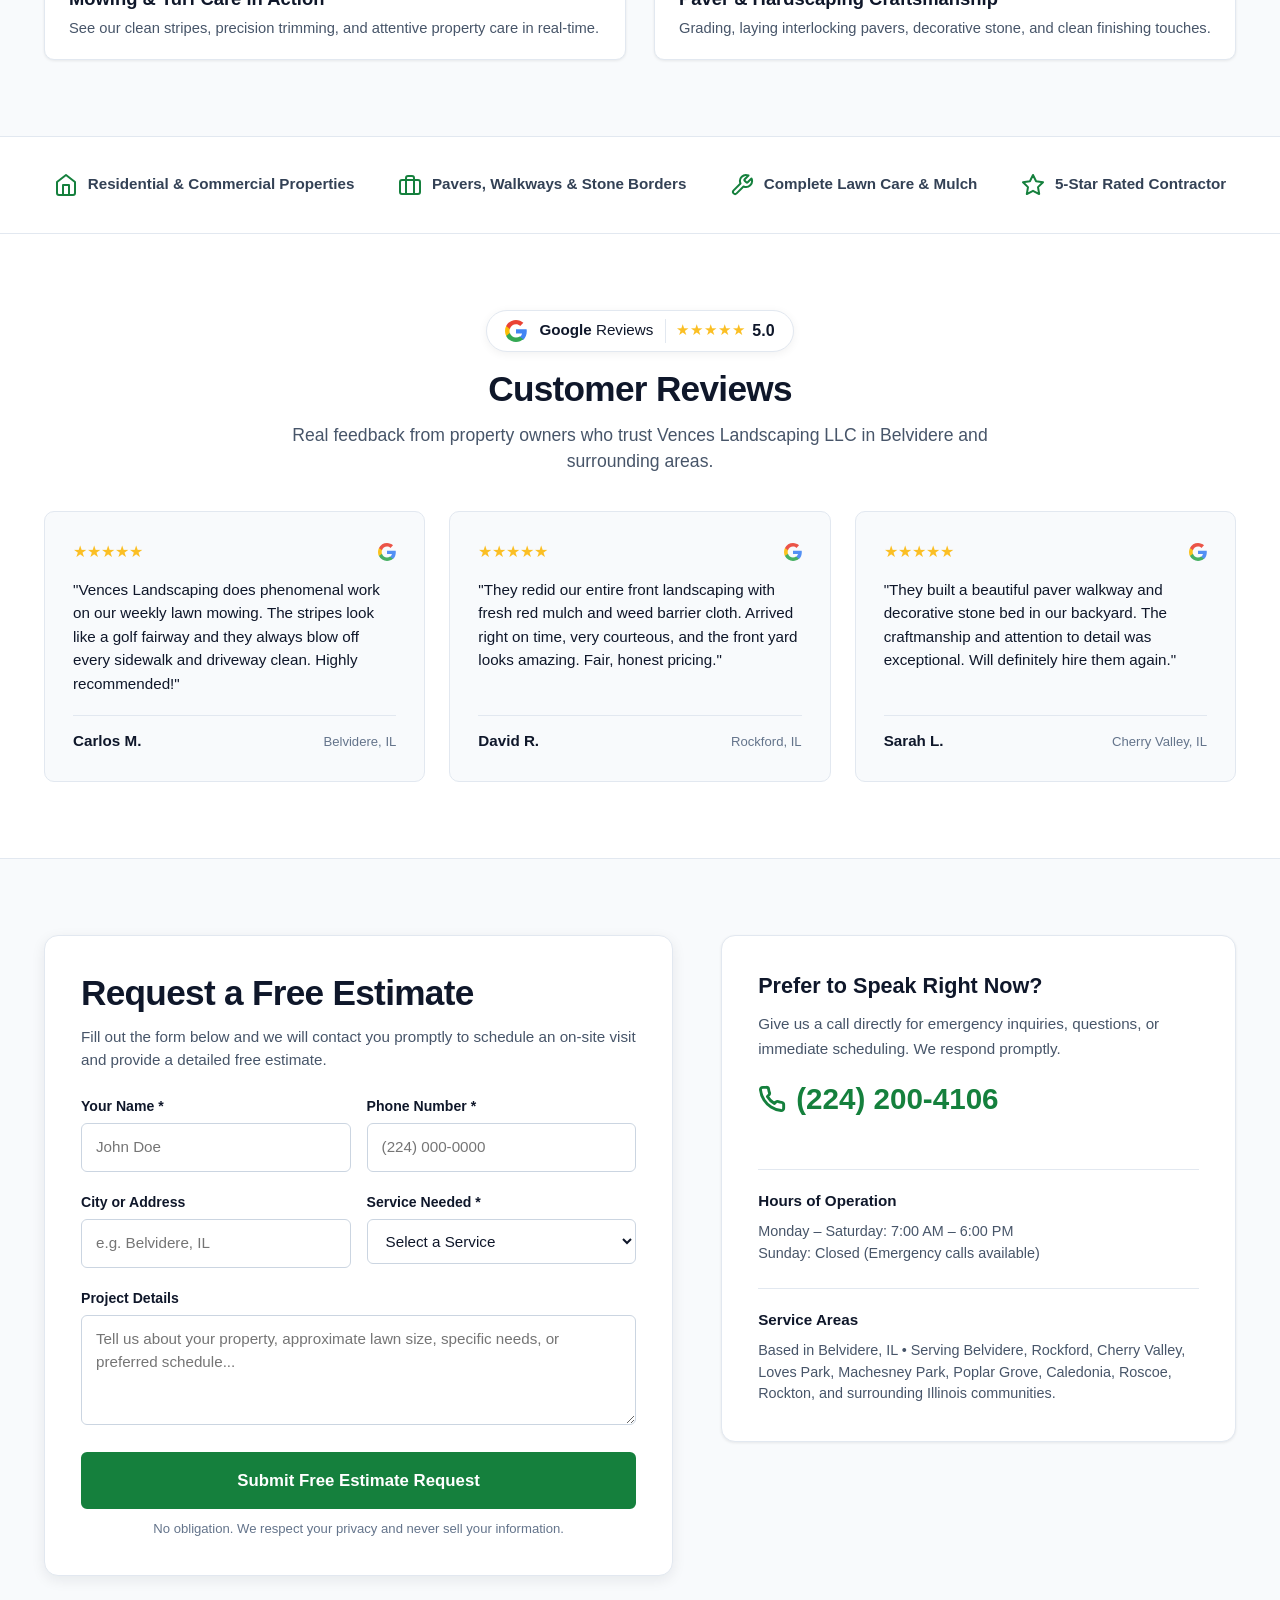
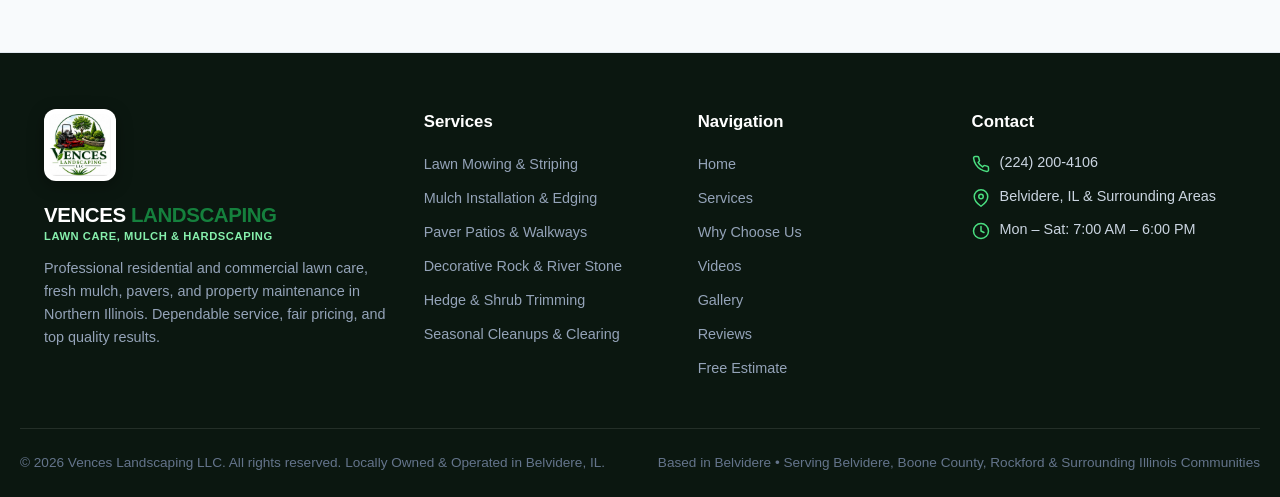
==== commit 12f7cf81: "Update location and SEO targeting from Elgin to Belvidere, IL" ====
--- a/index.html
+++ b/index.html
@@ -3,50 +3,147 @@
 <head>
   <meta charset="UTF-8">
   <meta name="viewport" content="width=device-width, initial-scale=1.0">
-  <title>Vences Landscaping LLC | Lawn Care, Mulch &amp; Pavers | Elgin, IL</title>
-  <meta name="description" content="Professional landscaping, precision lawn mowing, fresh mulch installation, paver patios, and seasonal cleanups in Elgin, IL and surrounding Illinois communities. Call (224) 200-4106.">
-  <meta name="robots" content="index, follow">
+  <title>Vences Landscaping LLC | Lawn Care, Mulch &amp; Pavers | Belvidere, IL</title>
+  <meta name="description" content="Professional lawn mowing, turf striping, fresh mulch installation, paver patios, decorative stone, and yard cleanups in Belvidere, IL &amp; surrounding areas. Free estimates: (224) 200-4106.">
+  <meta name="keywords" content="landscaping Belvidere IL, lawn care Belvidere IL, lawn mowing service Belvidere IL, turf striping Belvidere, mulch installation Belvidere, paver patio contractors Belvidere IL, hardscaping Belvidere, river rock landscaping, bush trimming Belvidere, seasonal yard cleanups, Boone County landscaper, Rockford lawn care, Cherry Valley landscaping, Loves Park lawn care">
+  <meta name="robots" content="index, follow, max-image-preview:large, max-snippet:-1, max-video-preview:-1">
   <meta name="author" content="Vences Landscaping LLC">
   <meta name="theme-color" content="#15803d">
   <link rel="canonical" href="https://venceslandscaping.com/">
   
-  <!-- Geo Tags -->
+  <!-- Geo Targeting for Local Belvidere / Boone County & Rockford SEO -->
   <meta name="geo.region" content="US-IL">
-  <meta name="geo.placename" content="Elgin">
+  <meta name="geo.placename" content="Belvidere, Illinois">
+  <meta name="geo.position" content="42.2639;-88.8443">
+  <meta name="ICBM" content="42.2639, -88.8443">
+
+  <!-- Google Search Console Verification Tag Placeholder -->
+  <!-- Replace content with your verification string from Google Search Console when adding property -->
+  <!-- <meta name="google-site-verification" content="PASTE_YOUR_GSC_CODE_HERE"> -->
   
   <!-- Favicon and App Icons -->
   <link rel="icon" type="image/png" sizes="64x64" href="favicon.png">
   <link rel="icon" type="image/x-icon" href="favicon.ico">
   <link rel="apple-touch-icon" sizes="180x180" href="apple-touch-icon.png">
+  <link rel="manifest" href="site.webmanifest">
   
-  <!-- Social Share / Open Graph Previews -->
-  <meta property="og:title" content="Vences Landscaping LLC | Lawn Care, Mulch &amp; Hardscaping">
-  <meta property="og:description" content="Professional landscaping, precision lawn mowing, mulch installation, paver patios, and seasonal cleanups in Elgin, IL. Free estimates.">
-  <meta property="og:image" content="photos/2641.JPEG">
+  <!-- Social Share / Open Graph Previews (Facebook, WhatsApp, LinkedIn, iMessage) -->
+  <meta property="og:locale" content="en_US">
+  <meta property="og:locale:alternate" content="es_US">
+  <meta property="og:site_name" content="Vences Landscaping LLC">
+  <meta property="og:type" content="website">
   <meta property="og:url" content="https://venceslandscaping.com/">
-  <meta property="og:type" content="website">
+  <meta property="og:title" content="Vences Landscaping LLC | Lawn Care, Mulch &amp; Pavers | Belvidere, IL">
+  <meta property="og:description" content="Crisp lawn striping, fresh mulch installation, paver patios, decorative river rock, and yard cleanups in Belvidere, IL &amp; Boone County. Free estimates: (224) 200-4106.">
+  <meta property="og:image" content="https://venceslandscaping.com/photos/og-preview.jpg">
+  <meta property="og:image:secure_url" content="https://venceslandscaping.com/photos/og-preview.jpg">
+  <meta property="og:image:type" content="image/jpeg">
+  <meta property="og:image:width" content="1200">
+  <meta property="og:image:height" content="630">
+  <meta property="og:image:alt" content="Vences Landscaping LLC - Lawn Care, Mulch and Paver Patios in Belvidere, IL">
+
+  <!-- Twitter / X Card Previews -->
   <meta name="twitter:card" content="summary_large_image">
-  <meta name="twitter:image" content="photos/2641.JPEG">
+  <meta name="twitter:url" content="https://venceslandscaping.com/">
+  <meta name="twitter:title" content="Vences Landscaping LLC | Lawn Care, Mulch &amp; Pavers | Belvidere, IL">
+  <meta name="twitter:description" content="Professional lawn mowing, mulch installation, paver patios, and property maintenance in Belvidere, IL. Free estimates: (224) 200-4106.">
+  <meta name="twitter:image" content="https://venceslandscaping.com/photos/og-preview.jpg">
+  <meta name="twitter:image:alt" content="Vences Landscaping LLC - Lawn Care &amp; Pavers in Belvidere, IL">
 
   <!-- Schema.org JSON-LD Local Business Structured Data for Google -->
   <script type="application/ld+json">
   {
     "@context": "https://schema.org",
-    "@type": "LandscapeService",
+    "@type": ["LandscapeService", "HomeAndConstructionBusiness"],
+    "@id": "https://venceslandscaping.com/#business",
     "name": "Vences Landscaping LLC",
-    "image": "https://venceslandscaping.com/photos/2641.JPEG",
-    "telephone": "(224) 200-4106",
     "url": "https://venceslandscaping.com/",
+    "telephone": "+1-224-200-4106",
+    "priceRange": "$$",
+    "image": [
+      "https://venceslandscaping.com/photos/og-preview.jpg",
+      "https://venceslandscaping.com/photos/2670.jpg",
+      "https://venceslandscaping.com/photos/2740.jpg",
+      "https://venceslandscaping.com/photos/1140.jpg"
+    ],
+    "logo": "https://venceslandscaping.com/photos/2641.JPEG",
+    "description": "Professional landscaping, weekly precision lawn mowing, signature turf striping, fresh mulch installation, paver patios, river rock, and seasonal cleanups in Belvidere, IL and surrounding Illinois areas.",
     "address": {
       "@type": "PostalAddress",
-      "addressLocality": "Elgin",
+      "addressLocality": "Belvidere",
       "addressRegion": "IL",
       "addressCountry": "US"
     },
     "geo": {
       "@type": "GeoCoordinates",
-      "latitude": 42.0354,
-      "longitude": -88.2826
+      "latitude": 42.2639,
+      "longitude": -88.8443
+    },
+    "areaServed": [
+      { "@type": "City", "name": "Belvidere", "sameAs": "https://en.wikipedia.org/wiki/Belvidere,_Illinois" },
+      { "@type": "City", "name": "Rockford", "sameAs": "https://en.wikipedia.org/wiki/Rockford,_Illinois" },
+      { "@type": "City", "name": "Cherry Valley" },
+      { "@type": "City", "name": "Loves Park" },
+      { "@type": "City", "name": "Machesney Park" },
+      { "@type": "City", "name": "Poplar Grove" },
+      { "@type": "City", "name": "Caledonia" },
+      { "@type": "City", "name": "Roscoe" },
+      { "@type": "City", "name": "Rockton" },
+      { "@type": "City", "name": "Garden Prairie" }
+    ],
+    "hasOfferCatalog": {
+      "@type": "OfferCatalog",
+      "name": "Landscaping Services",
+      "itemListElement": [
+        {
+          "@type": "Offer",
+          "itemOffered": {
+            "@type": "Service",
+            "name": "Lawn Mowing & Turf Striping",
+            "description": "Weekly precision mowing with turf striping, deep sidewalk edging, weed whacking, and total cleanup."
+          }
+        },
+        {
+          "@type": "Offer",
+          "itemOffered": {
+            "@type": "Service",
+            "name": "Mulch Installation & Bed Edging",
+            "description": "Double-shredded mulch installed with heavy-duty weed barrier fabric and deep trench edging."
+          }
+        },
+        {
+          "@type": "Offer",
+          "itemOffered": {
+            "@type": "Service",
+            "name": "Paver Patios & Walkways",
+            "description": "Custom interlocking paver patios and walkways built with compacted crushed gravel base."
+          }
+        },
+        {
+          "@type": "Offer",
+          "itemOffered": {
+            "@type": "Service",
+            "name": "Decorative Rock & River Stone",
+            "description": "Smooth river rock and stone bed edging for zero-maintenance beauty and erosion control."
+          }
+        },
+        {
+          "@type": "Offer",
+          "itemOffered": {
+            "@type": "Service",
+            "name": "Hedge & Shrub Trimming",
+            "description": "Artistic hedge sculpting, shrub pruning, and ornamental bush shaping."
+          }
+        },
+        {
+          "@type": "Offer",
+          "itemOffered": {
+            "@type": "Service",
+            "name": "Seasonal Cleanups & Clearing",
+            "description": "Spring and fall leaf removal, brush clearing, and complete landscape bed renovations."
+          }
+        }
+      ]
     },
     "openingHoursSpecification": {
       "@type": "OpeningHoursSpecification",
@@ -54,7 +151,8 @@
       "opens": "07:00",
       "closes": "18:00"
     },
-    "priceRange": "$$",
+    "paymentAccepted": "Cash, Check, Zelle",
+    "currenciesAccepted": "USD",
     "aggregateRating": {
       "@type": "AggregateRating",
       "ratingValue": "5.0",
@@ -77,7 +175,7 @@
         <span data-i18n="top_rating">5.0 Google Reviews</span>
       </div>
       <div class="top-bar-item top-bar-location">
-        <span data-i18n="top_location">Based in Elgin, IL &bull; Serving Elgin &amp; Surrounding Illinois Areas</span>
+        <span data-i18n="top_location">Based in Belvidere, IL &bull; Serving Belvidere &amp; Surrounding Illinois Areas</span>
       </div>
       <div class="top-bar-right">
         <a href="tel:2242004106" class="top-phone-link">
@@ -156,7 +254,7 @@
 
       <div class="container hero-grid">
         <div class="hero-content">
-          <h1 data-i18n="hero_title">Quality Lawn Care, Mulch &amp; Pavers in Elgin &amp; Surrounding Areas</h1>
+          <h1 data-i18n="hero_title">Quality Lawn Care, Mulch &amp; Pavers in Belvidere &amp; Surrounding Areas</h1>
           <p class="hero-lead" data-i18n="hero_lead">
             Crisp lawn striping, fresh mulch installation, paver walkways, decorative river rock, and complete cleanups. Guaranteed craftsmanship and free estimates.
           </p>
@@ -343,7 +441,7 @@
               </div>
               <div class="why-item-content">
                 <h4 data-i18n="why_item1_title">Locally Owned &amp; Operated</h4>
-                <p data-i18n="why_item1_desc">We live and work right here in Elgin, proudly serving our neighboring Illinois communities with reliable scheduling.</p>
+                <p data-i18n="why_item1_desc">We live and work right here in Belvidere, proudly serving our neighboring Illinois communities with reliable scheduling.</p>
               </div>
             </div>
 
@@ -497,7 +595,7 @@
             </div>
           </div>
           <h2 data-i18n="reviews_title">Customer Reviews</h2>
-          <p data-i18n="reviews_lead">Real feedback from property owners who trust Vences Landscaping LLC in Elgin and surrounding areas.</p>
+          <p data-i18n="reviews_lead">Real feedback from property owners who trust Vences Landscaping LLC in Belvidere and surrounding areas.</p>
         </header>
 
         <div class="reviews-grid">
@@ -518,7 +616,7 @@
             </p>
             <div class="reviewer-meta">
               <span class="reviewer-name">Carlos M.</span>
-              <span class="reviewer-location">Elgin, IL</span>
+              <span class="reviewer-location">Belvidere, IL</span>
             </div>
           </article>
 
@@ -539,7 +637,7 @@
             </p>
             <div class="reviewer-meta">
               <span class="reviewer-name">David R.</span>
-              <span class="reviewer-location">St. Charles, IL</span>
+              <span class="reviewer-location">Rockford, IL</span>
             </div>
           </article>
 
@@ -560,7 +658,7 @@
             </p>
             <div class="reviewer-meta">
               <span class="reviewer-name">Sarah L.</span>
-              <span class="reviewer-location">South Elgin, IL</span>
+              <span class="reviewer-location">Cherry Valley, IL</span>
             </div>
           </article>
         </div>
@@ -577,7 +675,11 @@
           </p>
 
           <form id="estimateForm" action="https://api.web3forms.com/submit" method="POST">
-            <!-- Web3Forms Access Key: Replace with your key once available -->
+            <!-- Web3Forms Access Key:
+                 To receive customer inquiries directly in your inbox:
+                 1. Go to https://web3forms.com and enter your business email.
+                 2. Copy the free access_key they send you.
+                 3. Paste it in value="" below. -->
             <input type="hidden" name="access_key" value="YOUR_ACCESS_KEY_HERE">
             <input type="hidden" name="subject" value="New Estimate Request - Vences Landscaping LLC">
             <input type="hidden" name="from_name" value="Vences Landscaping Website">
@@ -598,7 +700,7 @@
             <div class="form-row">
               <div class="form-group">
                 <label for="cityAddress" data-i18n="lbl_city">City or Address</label>
-                <input type="text" id="cityAddress" name="city_address" placeholder="e.g. Elgin, IL" data-i18n-ph="ph_city">
+                <input type="text" id="cityAddress" name="city_address" placeholder="e.g. Belvidere, IL" data-i18n-ph="ph_city">
               </div>
               <div class="form-group">
                 <label for="serviceType" data-i18n="lbl_service">Service Needed *</label>
@@ -648,7 +750,7 @@
 
           <div class="service-hours-box">
             <h4 data-i18n="callbox_areas_title">Service Areas</h4>
-            <p data-i18n="callbox_areas_desc">Based in Elgin, IL &bull; Serving Elgin, South Elgin, Bartlett, Streamwood, St. Charles, Geneva, Schaumburg, Hoffman Estates, Carpentersville, Algonquin, and surrounding Illinois communities.</p>
+            <p data-i18n="callbox_areas_desc">Based in Belvidere, IL &bull; Serving Belvidere, Rockford, Cherry Valley, Loves Park, Machesney Park, Poplar Grove, Caledonia, Roscoe, Rockton, and surrounding Illinois communities.</p>
           </div>
         </div>
       </div>
@@ -709,7 +811,7 @@
             <path d="M21 10c0 7-9 13-9 13s-9-6-9-13a9 9 0 0 1 18 0z"></path>
             <circle cx="12" cy="10" r="3"></circle>
           </svg>
-          <span data-i18n="footer_area">Elgin, IL &amp; Surrounding Areas</span>
+          <span data-i18n="footer_area">Belvidere, IL &amp; Surrounding Areas</span>
         </div>
         <div class="footer-contact-item">
           <svg viewBox="0 0 24 24" fill="none" stroke="currentColor" stroke-width="2" stroke-linecap="round" stroke-linejoin="round">
@@ -722,8 +824,8 @@
     </div>
 
     <div class="container footer-bottom">
-      <p data-i18n="footer_copyright">&copy; 2026 Vences Landscaping LLC. All rights reserved. Locally Owned &amp; Operated in Elgin, IL.</p>
-      <p data-i18n="footer_serving">Based in Elgin &bull; Serving Elgin, Kane County &amp; Surrounding Illinois Communities</p>
+      <p data-i18n="footer_copyright">&copy; 2026 Vences Landscaping LLC. All rights reserved. Locally Owned &amp; Operated in Belvidere, IL.</p>
+      <p data-i18n="footer_serving">Based in Belvidere &bull; Serving Belvidere, Boone County, Rockford &amp; Surrounding Illinois Communities</p>
     </div>
   </footer>
 
